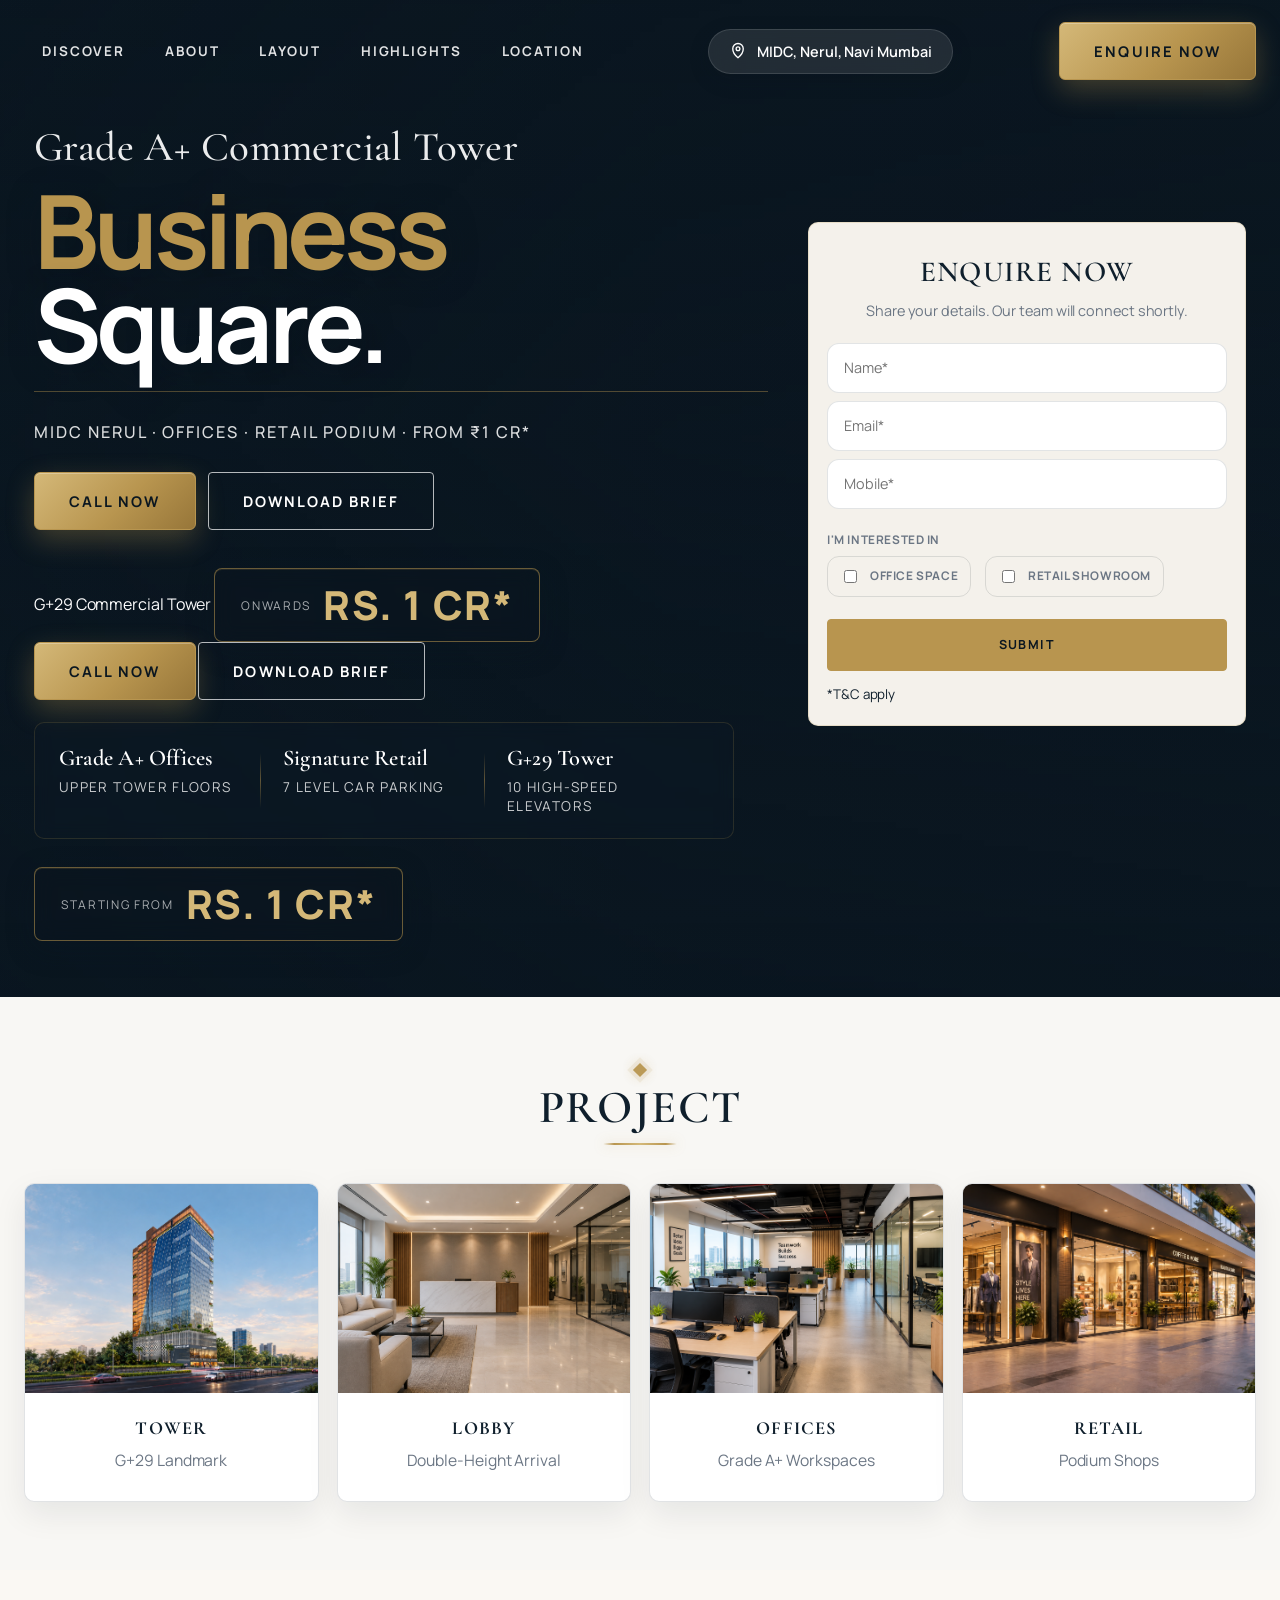
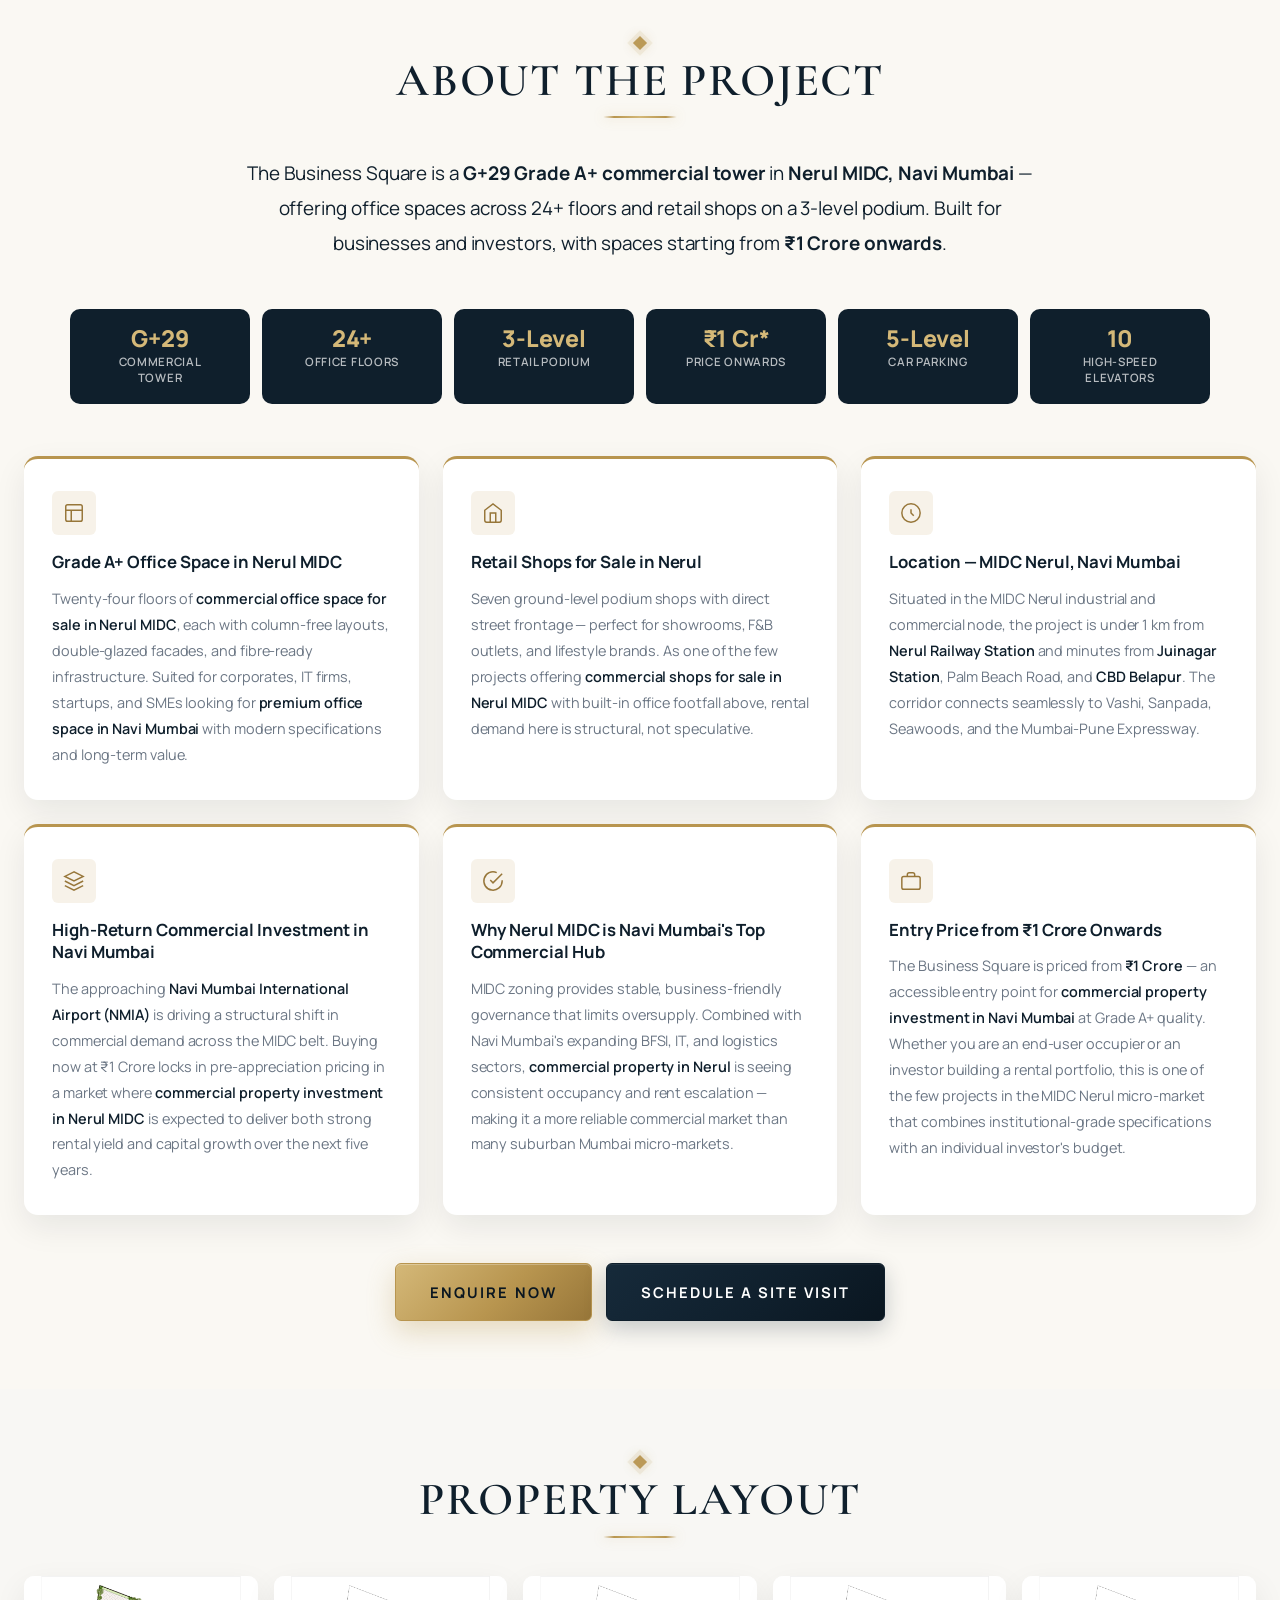
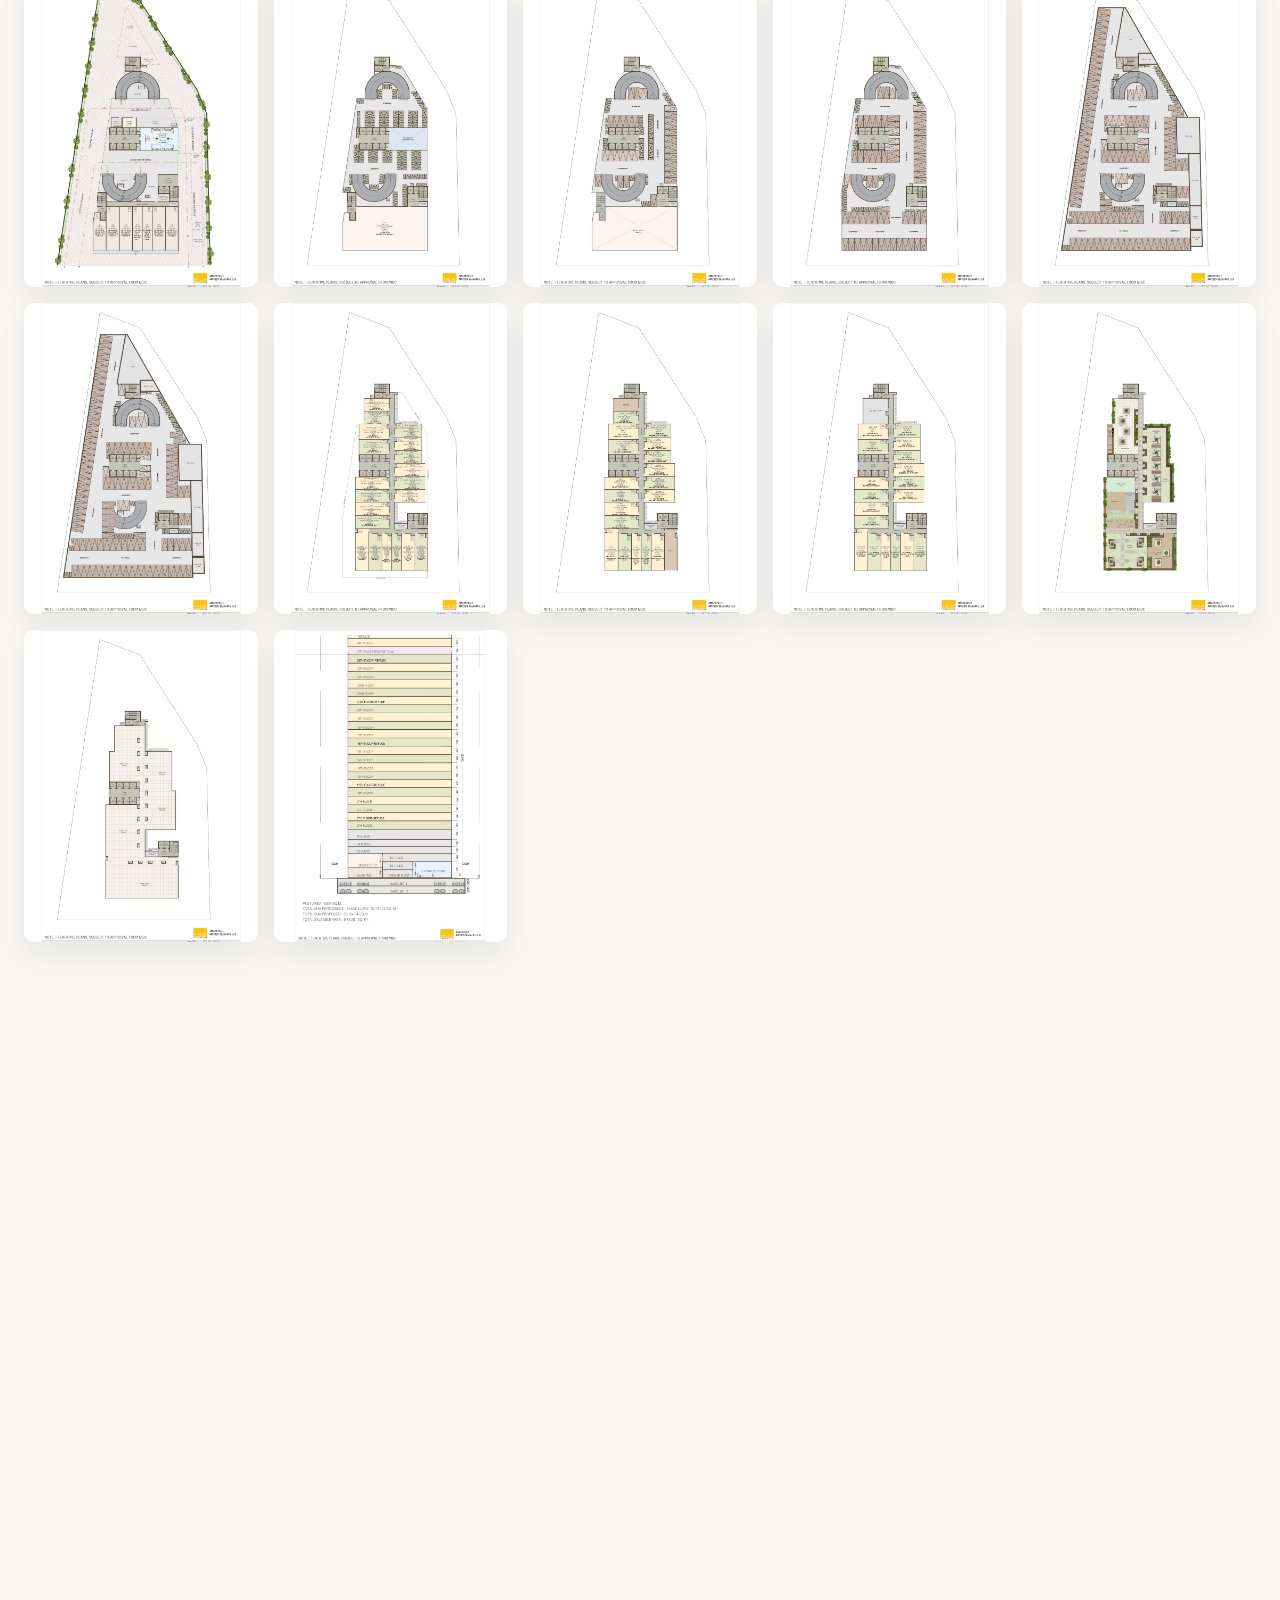
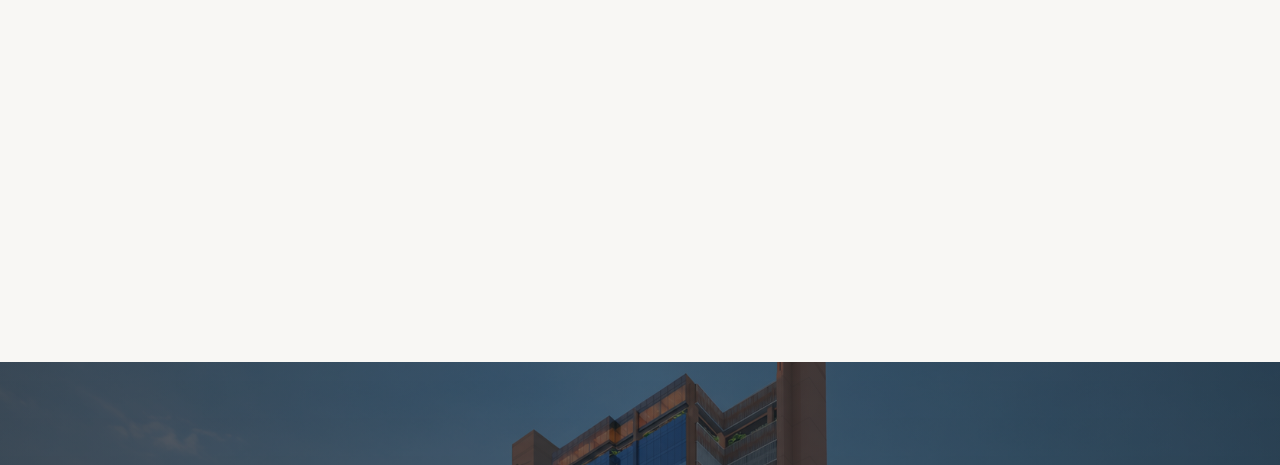
==== index.html @ 9109b8a3 "style(pricing): restructure price pill layout to horizontal orientation" ====
<!DOCTYPE html>
<html lang="en">
  
<head>
    <meta charset="UTF-8" />
    <meta name="viewport" content="width=device-width, initial-scale=1.0" />
    <title>Commercial Property in Nerul MIDC | The Business Square | ₹1 Crore onwards</title>
    <meta
      name="description"
      content="Explore premium commercial property in Nerul MIDC, Navi Mumbai. The Business Square offers commercial spaces for sale starting from ₹1 Crore onwards, ideal for business and investment."
    />
    <meta name="keywords" content="Commercial Property in Nerul, Commercial Property in Nerul MIDC, Commercial Shops in Nerul, Commercial Space in Nerul, Commercial Office Space in Nerul, Commercial Property in Navi Mumbai, Commercial Shops in Navi Mumbai, Commercial Investment in Navi Mumbai, Commercial Property for Sale in Nerul, Commercial Space for Sale in Nerul MIDC, Commercial Shop for Sale in Nerul, Office Space for Sale in Nerul, Commercial Space for Sale in Navi Mumbai, Shops for Sale in Nerul MIDC, Commercial Property from 1 Crore in Navi Mumbai, Commercial Property from 1 Crore in Nerul, Commercial Shops from 1 Crore in Navi Mumbai, Commercial Property 1 Crore onwards, Ready Commercial Property in Nerul, Commercial Property in Juinagar, Commercial Property in Sanpada, Commercial Property in Vashi, Commercial Property in Seawoods, Commercial Property in CBD Belapur, Commercial Property near Nerul Railway Station, Commercial Property near Juinagar Railway Station, Commercial Property in Navi Mumbai MIDC, Commercial Investment Property in Navi Mumbai, Commercial Investment in Nerul, Best Commercial Property in Navi Mumbai, High Growth Commercial Property Navi Mumbai, Commercial Property Investment Nerul, Investment Property in Nerul MIDC, Commercial Real Estate Investment Navi Mumbai, Buy Commercial Property in Nerul, Buy Commercial Shop in Nerul MIDC, Buy Office Space in Navi Mumbai, Commercial Property Navi Mumbai 2024, Commercial Property Navi Mumbai 2025, Commercial Property Nerul 2025, New Commercial Project in Nerul, New Commercial Project Navi Mumbai, Commercial Tower Nerul MIDC, Grade A Office Space Navi Mumbai, Grade A Commercial Tower Navi Mumbai, Premium Office Space Nerul, Premium Commercial Space Nerul MIDC, Commercial Showroom for Sale Nerul, Retail Space for Sale Nerul, Retail Shop for Sale Navi Mumbai, Showroom Space Navi Mumbai, Retail Property Investment Navi Mumbai, Office Building for Sale Navi Mumbai, Commercial Building Nerul MIDC, Small Office Space for Sale Navi Mumbai, Affordable Commercial Property Navi Mumbai, Low Budget Commercial Property Navi Mumbai, Commercial Property 1 CR Navi Mumbai, Best Investment in Navi Mumbai, Best Commercial Investment 2025 Navi Mumbai, Real Estate Investment Navi Mumbai, Property for Sale in Navi Mumbai, Property in Nerul Navi Mumbai, Shops in Nerul MIDC, Office in Nerul MIDC, Commercial Unit for Sale Nerul, Commercial Property near Palm Beach Road, Commercial Property near Belapur, Commercial Property near Vashi, Commercial Space near Mumbai, Commercial Property near NMIA, Commercial Property near Navi Mumbai International Airport, Commercial Property near Mumbai, Office Space near MIDC Nerul, Office Space near Navi Mumbai Station, Office Space near Belapur, Commercial Hub Navi Mumbai, MIDC Nerul Commercial Property, MIDC Nerul Office Space, MIDC Nerul Shops, MIDC Nerul Real Estate, Navi Mumbai MIDC Office, Navi Mumbai MIDC Shops, Navi Mumbai Commercial Hub, Nerul Node Commercial Property, Navi Mumbai Node Commercial Space, Business Space in Navi Mumbai, Business Center Nerul, Business Park Navi Mumbai, Commercial Tower Navi Mumbai, High Rise Commercial Tower Navi Mumbai, G+29 Commercial Tower Navi Mumbai, Commercial Tower with Parking, Commercial Property with Elevator, Commercial Property with High Speed Elevators, Rooftop Commercial Space Navi Mumbai, Corporate Office Space Navi Mumbai, Corporate Office Nerul MIDC, Managed Office Space Navi Mumbai, Plug and Play Office Navi Mumbai, Ready to Move Office Space Nerul, Ready Office Space Navi Mumbai, Pre Launch Commercial Property Navi Mumbai, Under Construction Commercial Property Nerul, RERA Approved Commercial Property Navi Mumbai, RERA Commercial Project Nerul, Upcoming Commercial Project Navi Mumbai, New Launch Commercial Property Nerul MIDC, Commercial Property Investment Return Navi Mumbai, High Rental Yield Commercial Property Navi Mumbai, Commercial Property with Rental Income Nerul, Commercial Property for Lease Nerul, Office Space for Rent Nerul, Shop for Rent in Nerul MIDC, Commercial Lease Navi Mumbai, The Business Square Nerul, Business Square MIDC Nerul, Business Square Navi Mumbai, Business Square Commercial Tower, The Business Square Commercial Property, Business Square Office Space, Business Square Retail Shops" />
    <meta name="robots" content="index, follow">

    <!-- Open Graph -->
    <meta property="og:title" content="Commercial Property in Nerul MIDC | The Business Square | ₹1 Crore onwards" />
    <meta property="og:description" content="Explore premium commercial property in Nerul MIDC, Navi Mumbai. The Business Square offers Grade A+ office space and retail shops for sale starting from ₹1 Crore onwards — ideal for business and investment in Navi Mumbai." />
    <meta property="og:type" content="website" />
    <meta property="og:locale" content="en_IN" />
    <meta property="og:site_name" content="The Business Square — Nerul MIDC, Navi Mumbai" />

    <!-- Twitter Card -->
    <meta name="twitter:card" content="summary_large_image" />
    <meta name="twitter:title" content="Commercial Property in Nerul MIDC | The Business Square | ₹1 Crore onwards" />
    <meta name="twitter:description" content="Premium commercial office space and retail shops for sale in Nerul MIDC, Navi Mumbai. Starting from ₹1 Crore onwards. Grade A+ tower. Enquire now." />

    <!-- Additional SEO meta -->
    <meta name="author" content="The Business Square, Nerul MIDC, Navi Mumbai" />
    <meta name="geo.region" content="IN-MH" />
    <meta name="geo.placename" content="Nerul, Navi Mumbai, Maharashtra, India" />
    <meta name="geo.position" content="19.0204;73.0169" />
    <meta name="ICBM" content="19.0204, 73.0169" />
    <meta name="language" content="English" />
    <meta name="revisit-after" content="7 days" />
    <meta name="rating" content="general" />
    <meta name="category" content="Commercial Real Estate, Property Investment, Office Space, Retail Shops, Navi Mumbai" />
    <link rel="preconnect" href="https://fonts.googleapis.com/" />
    <link rel="preconnect" href="https://fonts.gstatic.com/" crossorigin />
    <link
      href="https://fonts.googleapis.com/css2?family=Cormorant+Garamond:wght@500;600;700&family=Manrope:wght@400;500;600;700;800&display=swap"
      rel="stylesheet"
    />
    <link
      rel="stylesheet"
      href="cdn.jsdelivr.net/npm/slick-carousel@1.8.1/slick/slick.css"
    />
    <link rel="stylesheet" href="css/style2b04.css?var=0.4" />

    <!-- JSON-LD Structured Data -->
    <script type="application/ld+json">
    {
      "@context": "https://schema.org",
      "@graph": [
        {
          "@type": "RealEstateListing",
          "name": "The Business Square — Commercial Property in Nerul MIDC, Navi Mumbai",
          "description": "Premium Grade A+ commercial property for sale in Nerul MIDC, Navi Mumbai. Office spaces and retail shops starting from ₹1 Crore onwards. G+29 commercial tower with high-speed elevators, rooftop terrace, and 5-level parking.",
          "url": "https://business-square.in",
          "image": "assets/images/hero/D2.png",
          "offers": {
            "@type": "Offer",
            "priceCurrency": "INR",
            "price": "10000000",
            "availability": "https://schema.org/InStock",
            "description": "Commercial office space and retail shops for sale starting from ₹1 Crore onwards"
          },
          "address": {
            "@type": "PostalAddress",
            "streetAddress": "MIDC Nerul",
            "addressLocality": "Nerul",
            "addressRegion": "Navi Mumbai",
            "addressCountry": "IN",
            "postalCode": "400706"
          }
        },
        {
          "@type": "LocalBusiness",
          "name": "The Business Square",
          "description": "Grade A+ commercial tower offering office spaces and retail shops for sale in Nerul MIDC, Navi Mumbai. Starting from ₹1 Crore onwards.",
          "url": "https://business-square.in",
          "image": "assets/images/hero/D2.png",
          "priceRange": "₹₹₹",
          "telephone": "",
          "address": {
            "@type": "PostalAddress",
            "streetAddress": "MIDC Nerul",
            "addressLocality": "Nerul",
            "addressRegion": "Navi Mumbai",
            "addressCountry": "IN",
            "postalCode": "400706"
          },
          "geo": {
            "@type": "GeoCoordinates",
            "latitude": "19.0204",
            "longitude": "73.0169"
          },
          "areaServed": [
            "Nerul", "Navi Mumbai", "Juinagar", "Sanpada", "Vashi", "Seawoods", "CBD Belapur", "MIDC Nerul"
          ],
          "hasMap": "https://www.google.com/maps/search/MIDC+Nerul+Navi+Mumbai",
          "sameAs": []
        },
        {
          "@type": "FAQPage",
          "mainEntity": [
            {
              "@type": "Question",
              "name": "What is the price of commercial property in Nerul MIDC?",
              "acceptedAnswer": {
                "@type": "Answer",
                "text": "Commercial property at The Business Square in Nerul MIDC, Navi Mumbai starts from ₹1 Crore onwards. It offers Grade A+ office spaces and retail shops for sale."
              }
            },
            {
              "@type": "Question",
              "name": "Where is The Business Square located?",
              "acceptedAnswer": {
                "@type": "Answer",
                "text": "The Business Square is located in MIDC Nerul, Navi Mumbai, Maharashtra. It is close to Nerul Railway Station, Juinagar Railway Station, CBD Belapur, Palm Beach Road, and the upcoming Navi Mumbai International Airport."
              }
            },
            {
              "@type": "Question",
              "name": "What types of commercial spaces are available at The Business Square?",
              "acceptedAnswer": {
                "@type": "Answer",
                "text": "The Business Square offers Grade A+ office spaces on upper tower floors and retail/showroom spaces on the podium levels. It is a G+29 commercial tower with 24+ office floors, high-speed elevators, rooftop terrace, and 5-level parking."
              }
            },
            {
              "@type": "Question",
              "name": "Is The Business Square a good commercial investment in Navi Mumbai?",
              "acceptedAnswer": {
                "@type": "Answer",
                "text": "Yes, The Business Square is one of the best commercial investment opportunities in Navi Mumbai 2025. Located in MIDC Nerul with excellent connectivity, proximity to NMIA, and Grade A+ specifications, it offers strong rental yield and capital appreciation potential."
              }
            }
          ]
        }
      ]
    }
    </script>
    <style>
      .modal-form__submit.is-submitting {
        opacity: 0.7;
        cursor: not-allowed;
      }
      .btn-submit {
        width: 100%;
      }
      .dw-bro {
        margin-top: 2em;
        display: flex;
        justify-content: center;
        gap: 12px;
        flex-wrap: wrap;
      }
      .price-pill {
        color: #fff;
      }
      /* ---- Project Description Section ---- */
      .proj-desc { background: var(--surface-soft); }

      .proj-desc__intro {
        max-width: 820px;
        margin: 0 auto 48px;
        text-align: center;
      }

      .proj-desc__lead {
        font-size: clamp(1rem, 1.6vw, 1.18rem);
        line-height: 1.85;
        color: var(--text);
        margin: 0;
      }

      .proj-desc__facts {
        display: flex;
        flex-wrap: wrap;
        justify-content: center;
        gap: 12px;
        margin-bottom: 52px;
      }

      .proj-desc__fact {
        background: var(--navy);
        color: #fff;
        border-radius: var(--radius-md);
        padding: 18px 28px;
        display: flex;
        flex-direction: column;
        align-items: center;
        gap: 4px;
        min-width: 130px;
        flex: 1 1 130px;
        max-width: 180px;
      }

      .fact-value {
        font-size: 1.45rem;
        font-weight: 800;
        color: var(--gold-soft);
        line-height: 1;
        letter-spacing: -0.01em;
      }

      .fact-label {
        font-size: 0.72rem;
        font-weight: 600;
        letter-spacing: 0.06em;
        text-transform: uppercase;
        color: rgba(255,255,255,0.7);
        text-align: center;
        line-height: 1.4;
      }

      .proj-desc__grid {
        display: grid;
        grid-template-columns: repeat(3, 1fr);
        gap: 24px;
        margin-bottom: 48px;
      }

      .proj-desc__card {
        background: var(--surface);
        border-radius: var(--radius-lg);
        padding: 32px 28px;
        box-shadow: var(--shadow-soft);
        border-top: 3px solid var(--gold);
        transition: transform 0.22s ease, box-shadow 0.22s ease;
      }

      .proj-desc__card:hover {
        transform: translateY(-4px);
        box-shadow: var(--shadow);
      }

      .proj-desc__card-icon {
        width: 44px;
        height: 44px;
        background: var(--gold-tint);
        border-radius: var(--radius-sm);
        display: flex;
        align-items: center;
        justify-content: center;
        margin-bottom: 16px;
      }

      .proj-desc__card-icon svg {
        width: 22px;
        height: 22px;
        color: var(--gold-deep);
      }

      .proj-desc__card h3 {
        margin: 0 0 12px;
        font-size: 1.05rem;
        font-weight: 700;
        color: var(--navy);
        line-height: 1.35;
      }

      .proj-desc__card p {
        margin: 0;
        font-size: 0.9rem;
        line-height: 1.8;
        color: var(--muted);
      }

      .proj-desc__card p strong {
        color: var(--navy);
        font-weight: 600;
      }

      .proj-desc__cta {
        display: flex;
        justify-content: center;
        gap: 14px;
        flex-wrap: wrap;
      }

      @media (max-width: 1024px) {
        .proj-desc__grid { grid-template-columns: repeat(2, 1fr); }
      }

      @media (max-width: 600px) {
        .proj-desc__grid { grid-template-columns: 1fr; gap: 16px; }
        .proj-desc__card { padding: 24px 20px; }
        .proj-desc__fact { max-width: 48%; }
      }

      /* ---- Property Layout Section ---- */
      .layout-section { background: var(--bg); }

      .layout-grid {
        display: grid;
        grid-template-columns: repeat(auto-fill, minmax(200px, 1fr));
        gap: 16px;
        margin-top: 2rem;
      }

      .layout-thumb {
        position: relative;
        border: none;
        padding: 0;
        background: #fff;
        border-radius: var(--radius-md, 10px);
        overflow: hidden;
        cursor: pointer;
        box-shadow: var(--shadow-soft);
        transition: transform 0.22s ease, box-shadow 0.22s ease;
        aspect-ratio: 3 / 4;
        display: flex;
        flex-direction: column;
      }

      .layout-thumb:hover,
      .layout-thumb:focus-visible {
        transform: translateY(-4px);
        box-shadow: 0 16px 40px rgba(10, 22, 32, 0.14);
        outline: 2px solid var(--gold);
        outline-offset: 2px;
      }

      .layout-thumb img {
        width: 100%;
        flex: 1;
        object-fit: cover;
        object-position: top;
        display: block;
        min-height: 0;
      }

      @media (max-width: 600px) {
        .layout-grid {
          grid-template-columns: repeat(2, 1fr);
          gap: 10px;
        }
      }
    </style>
  </head>
  <body>
    <div class="page-shell">
      <header class="site-header">
        <div class="container header-inner">
          <nav class="site-nav" aria-label="Primary">
            <a href="#discover">Discover</a>
            <a href="#about">About</a>
            <a href="#layout">Layout</a>
            <a href="#highlights">Highlights</a>
            <a href="#location">Location</a>
          </nav>

          <div class="header-location">
            <span class="location-pin" aria-hidden="true">
              <svg viewBox="0 0 24 24" fill="none">
                <path
                  d="M12 21s7-5.438 7-12a7 7 0 1 0-14 0c0 6.562 7 12 7 12Z"
                  stroke="currentColor"
                  stroke-width="1.8"
                />
                <circle cx="12" cy="9" r="2.5" stroke="currentColor" stroke-width="1.8" />
              </svg>
            </span>
            <span>MIDC, Nerul, Navi Mumbai</span>
          </div>

          <div class="header-actions">
            <button class="btn btn-solid header-enquire lead-trigger" type="button" data-form-trigger>
              Enquire Now
            </button>
            <button
              class="menu-toggle"
              type="button"
              aria-expanded="false"
              aria-controls="mobileMenu"
              aria-label="Open navigation menu"
            >
              <span></span>
              <span></span>
              <span></span>
            </button>
          </div>
        </div>
      </header>

      <aside class="mobile-menu" id="mobileMenu" aria-hidden="true">
        <div class="mobile-menu__panel">
          <div class="mobile-menu__top">
            <a class="brand brand--dark" href="#hero">
              <span class="brand-mark">BUSINESS</span>
              <span class="brand-name">SQUARE</span>
              <span class="brand-subtitle">MIDC, NERUL, NAVI MUMBAI</span>
            </a>
            <button class="mobile-menu__close" type="button" aria-label="Close navigation menu">
              ×
            </button>
          </div>
          <nav class="mobile-nav">
            <a href="#discover">Project</a>
            <a href="#about">About</a>
            <a href="#layout">Layout</a>
            <a href="#highlights">Highlights</a>
            <a href="#location">Location</a>
            <a href="#enquiry">Enquire</a>
          </nav>
        </div>
      </aside>

      <main>
        <section class="hero" id="hero">
          <div class="hero-slider" aria-label="Business Square hero" aria-live="polite">
            <div class="hero-slide hero-slide--single" data-slide="1">
              <picture>
                <source media="(min-width: 1180px)" srcset="assets/images/hero/D2.png 1x" />
                <img src="assets/images/hero/M2.png" srcset="assets/images/hero/M2.png 1x" alt="Business Square — MIDC Nerul Navi Mumbai" loading="eager" fetchpriority="high" decoding="async" />
              </picture>
            </div>
          </div>
          <div class="hero-backdrop"></div>

          <div class="hero-carousel-layer">
            <div class="container hero-grid">
              <div class="hero-copy">
                <h1>
                  <span class="hero-line hero-line--top">Grade A+ Commercial Tower</span>
                  <span class="hero-line hero-line--middle"><span>Business</span> Square.</span>
                </h1>
                <p class="hero-description">
                  MIDC Nerul · Offices · Retail Podium · From ₹1 Cr*
                </p>

                <div class="hero-cta-row hero-cta-row--desktop">
                  <button class="btn btn-solid lead-trigger" type="button" data-form-trigger>Call Now</button>
                  <button class="btn btn-outline-light js-brochure-trigger lead-trigger" type="button" data-form-trigger>
                    Download Brief
                  </button>
                </div>

                <div class="mobile-hero-actions">
                  <span class="hero-badge">G+29 Commercial Tower</span>
                <div class="price-pill mobile-price"><span class="price-label">Onwards</span><strong>Rs. 1 Cr*</strong></div>
                  <div class="mobile-cta-row">
                    <button class="btn btn-solid lead-trigger" type="button" data-form-trigger>Call Now</button>
                    <button class="btn btn-outline-light js-brochure-trigger lead-trigger" type="button" data-form-trigger>
                      Download Brief
                    </button>
                  </div>
                </div>

                <div class="hero-features">
                  <article class="hero-feature">
                    <h3>Grade A+ Offices</h3>
                    <p>Upper Tower Floors</p>
                  </article>
                  <article class="hero-feature">
                    <h3>Signature Retail</h3>
                    <p>7 Level Car Parking</p>
                  </article>
                  <article class="hero-feature">
                    <h3>G+29 Tower</h3>
                    <p>10 High-Speed Elevators</p>
                  </article>
                </div>

                <div class="price-pill desktop-price"><span class="price-label">Starting From</span><strong>Rs. 1 Cr*</strong></div>
              </div>

            <aside class="enquiry-card" id="enquiry">
              <div class="enquiry-card__content">
                <h2>Enquire Now</h2>
                <p>Share your details. Our team will connect shortly.</p>

                <form method="post" class="gpl-form modal-form frmContactus" name="frmContactus" action="contact.php" novalidate>
                  <!-- Hostinger PHP mail handler -->
                  <input type="hidden" name="subject" value="New Enquiry — The Business Square, Nerul MIDC" />
                  <!-- Tracking / hidden fields -->
                  <input type="hidden" name="utm_source" value="" />
                  <input type="hidden" name="utm_medium" value="" />
                  <input type="hidden" name="utm_campaign" value="" />
                  <input type="hidden" name="campid" value="" />
                  <input type="hidden" name="utm_adgroup" value="" />
                  <input type="hidden" name="website_url" class="WEB_URL" value="" />
                  <input type="hidden" name="submit_date" class="submit_date" value="" />
                  <input type="hidden" name="gclid" class="gclid" value="" />
                  <input type="hidden" value="" name="download_file_type" id="download_file_type" class="download_file_type" disabled />
                  <input type="hidden" name="frontend_submit_state" class="frontend_submit_state" value="not_clicked" />

                  <div class="three">
                    <!-- Name -->
                    <div class="col-12 form-group">
                      <input
                        id="fullname"
                        type="text"
                        class="form-control txt_firstname"
                        name="txt_firstname"
                        placeholder="Name*"
                        pattern="[A-Za-z ]+"
                        required
                        oninput="this.value = this.value.replace(/[^a-zA-Z\s]/g, '')"
                      />
                      <span class="field-error name-error"></span>
                    </div>

                    <!-- Email -->
                    <div class="col-12 form-group">
                      <input
                        id="email"
                        type="email"
                        class="form-control txt_email emailvalidate"
                        name="txt_email"
                        placeholder="Email*"
                        required
                      />
                      <span class="field-error email-error"></span>
                    </div>

                    <!-- Mobile -->
                    <div class="col-12 form-group">
                      <input type="hidden" name="txt_countrycode" id="txt_countrycode" class="txt_countrycode" value="+91" />
                      <input type="hidden" name="txt_country" class="txt_country" id="txt_country" value="in" />
                      <input
                        id="mobile"
                        type="text"
                        maxlength="10"
                        class="form-control txt_mobile phonevalidate"
                        name="txt_mobile"
                        placeholder="Mobile*"
                        inputmode="numeric"
                        pattern="\d{10}"
                        required
                        oninput="this.value = this.value.replace(/[^0-9]/g, '')"
                      />
                      <span class="field-error phone-error"></span>
                    </div>
                  </div>

                  <!-- I'm interested in -->
                  <div class="form-group form-group--interest">
                    <span class="interest-label">I'm interested in</span>
                    <div class="interest-grid">
                      <label class="option-check">
                        <input type="checkbox" name="space_interest" value="Office Space" />
                        <span>Office Space</span>
                      </label>
                      <label class="option-check">
                        <input type="checkbox" name="space_interest" value="Retail Showroom" />
                        <span>Retail Showroom</span>
                      </label>
                    </div>
                    <span class="field-error space-error"></span>
                  </div>

                  <!-- Submit -->
                  <div class="col-12 formFooter mt-3">
                    <button
                      type="submit"
                      class="btn custom-btn btn-gold modal-form__submit btn-submit submitForm gtm-landing-page-leads"
                      id="formSubmit"
                    >
                      Submit
                    </button>
                  </div>
                  <small class="d-block mt-2">*T&amp;C apply</small>
                </form>
              </div>
            </aside>
            </div>
          </div>
        </section>

        <section class="discover section" id="discover">
          <div class="container">
            <div class="section-heading">
              <h2>Project</h2>
            </div>

            <div class="discover-grid">
              <article class="media-card lead-trigger" role="button" tabindex="0" data-form-trigger>
                <div class="media-card__image">
                  <img src="assets/images/hero/D2.png" alt="Business Square Tower" loading="lazy" />
                </div>
                <div class="media-card__body">
                  <h3>Tower</h3>
                  <p>G+29 Landmark</p>
                </div>
              </article>

              <article class="media-card lead-trigger" role="button" tabindex="0" data-form-trigger>
                <div class="media-card__image">
                  <img src="assets/images/Modern Neutral Corporate Lobby.png" alt="Business Square Lobby" loading="lazy" />
                </div>
                <div class="media-card__body">
                  <h3>Lobby</h3>
                  <p>Double-Height Arrival</p>
                </div>
              </article>

              <article class="media-card lead-trigger" role="button" tabindex="0" data-form-trigger>
                <div class="media-card__image">
                  <img src="assets/images/Modern Open-Plan Office Workspace.png" alt="Business Square Offices" loading="lazy" />
                </div>
                <div class="media-card__body">
                  <h3>Offices</h3>
                  <p>Grade A+ Workspaces</p>
                </div>
              </article>

              <article class="media-card lead-trigger" role="button" tabindex="0" data-form-trigger>
                <div class="media-card__image">
                  <img src="assets/images/Modern Shopping Arcade at Dusk.png" alt="Business Square Retail" loading="lazy" />
                </div>
                <div class="media-card__body">
                  <h3>Retail</h3>
                  <p>Podium Shops</p>
                </div>
              </article>
            </div>

          </div>
        </section>

        <!-- ===== PROJECT DESCRIPTION SECTION ===== -->
        <section class="proj-desc section" id="about">
          <div class="container">

            <div class="section-heading">
              <h2>About The Project</h2>
            </div>

            <!-- Intro paragraph -->
            <div class="proj-desc__intro">
              <p class="proj-desc__lead">The Business Square is a <strong>G+29 Grade A+ commercial tower</strong> in <strong>Nerul MIDC, Navi Mumbai</strong> — offering office spaces across 24+ floors and retail shops on a 3-level podium. Built for businesses and investors, with spaces starting from <strong>₹1 Crore onwards</strong>.</p>
            </div>

            <!-- Key facts strip -->
            <div class="proj-desc__facts">
              <div class="proj-desc__fact">
                <span class="fact-value">G+29</span>
                <span class="fact-label">Commercial Tower</span>
              </div>
              <div class="proj-desc__fact">
                <span class="fact-value">24+</span>
                <span class="fact-label">Office Floors</span>
              </div>
              <div class="proj-desc__fact">
                <span class="fact-value">3-Level</span>
                <span class="fact-label">Retail Podium</span>
              </div>
              <div class="proj-desc__fact">
                <span class="fact-value">₹1 Cr*</span>
                <span class="fact-label">Price Onwards</span>
              </div>
              <div class="proj-desc__fact">
                <span class="fact-value">5-Level</span>
                <span class="fact-label">Car Parking</span>
              </div>
              <div class="proj-desc__fact">
                <span class="fact-value">10</span>
                <span class="fact-label">High-Speed Elevators</span>
              </div>
            </div>

            <!-- Description cards grid -->
            <div class="proj-desc__grid">

              <article class="proj-desc__card">
                <div class="proj-desc__card-icon" aria-hidden="true">
                  <svg viewBox="0 0 24 24" fill="none" stroke="currentColor" stroke-width="1.6"><rect x="3" y="3" width="18" height="18" rx="2"/><path d="M3 9h18M9 21V9"/></svg>
                </div>
                <h3>Grade A+ Office Space in Nerul MIDC</h3>
                <p>Twenty-four floors of <strong>commercial office space for sale in Nerul MIDC</strong>, each with column-free layouts, double-glazed facades, and fibre-ready infrastructure. Suited for corporates, IT firms, startups, and SMEs looking for <strong>premium office space in Navi Mumbai</strong> with modern specifications and long-term value.</p>
              </article>

              <article class="proj-desc__card">
                <div class="proj-desc__card-icon" aria-hidden="true">
                  <svg viewBox="0 0 24 24" fill="none" stroke="currentColor" stroke-width="1.6"><path d="M3 9l9-7 9 7v11a2 2 0 0 1-2 2H5a2 2 0 0 1-2-2z"/><polyline points="9 22 9 12 15 12 15 22"/></svg>
                </div>
                <h3>Retail Shops for Sale in Nerul</h3>
                <p>Seven ground-level podium shops with direct street frontage — perfect for showrooms, F&amp;B outlets, and lifestyle brands. As one of the few projects offering <strong>commercial shops for sale in Nerul MIDC</strong> with built-in office footfall above, rental demand here is structural, not speculative.</p>
              </article>

              <article class="proj-desc__card">
                <div class="proj-desc__card-icon" aria-hidden="true">
                  <svg viewBox="0 0 24 24" fill="none" stroke="currentColor" stroke-width="1.6"><circle cx="12" cy="12" r="10"/><path d="M12 8v4l3 3"/></svg>
                </div>
                <h3>Location — MIDC Nerul, Navi Mumbai</h3>
                <p>Situated in the MIDC Nerul industrial and commercial node, the project is under 1 km from <strong>Nerul Railway Station</strong> and minutes from <strong>Juinagar Station</strong>, Palm Beach Road, and <strong>CBD Belapur</strong>. The corridor connects seamlessly to Vashi, Sanpada, Seawoods, and the Mumbai-Pune Expressway.</p>
              </article>

              <article class="proj-desc__card">
                <div class="proj-desc__card-icon" aria-hidden="true">
                  <svg viewBox="0 0 24 24" fill="none" stroke="currentColor" stroke-width="1.6"><path d="M12 2L2 7l10 5 10-5-10-5z"/><path d="M2 17l10 5 10-5"/><path d="M2 12l10 5 10-5"/></svg>
                </div>
                <h3>High-Return Commercial Investment in Navi Mumbai</h3>
                <p>The approaching <strong>Navi Mumbai International Airport (NMIA)</strong> is driving a structural shift in commercial demand across the MIDC belt. Buying now at ₹1 Crore locks in pre-appreciation pricing in a market where <strong>commercial property investment in Nerul MIDC</strong> is expected to deliver both strong rental yield and capital growth over the next five years.</p>
              </article>

              <article class="proj-desc__card">
                <div class="proj-desc__card-icon" aria-hidden="true">
                  <svg viewBox="0 0 24 24" fill="none" stroke="currentColor" stroke-width="1.6"><path d="M22 11.08V12a10 10 0 1 1-5.93-9.14"/><polyline points="22 4 12 14.01 9 11.01"/></svg>
                </div>
                <h3>Why Nerul MIDC is Navi Mumbai's Top Commercial Hub</h3>
                <p>MIDC zoning provides stable, business-friendly governance that limits oversupply. Combined with Navi Mumbai's expanding BFSI, IT, and logistics sectors, <strong>commercial property in Nerul</strong> is seeing consistent occupancy and rent escalation — making it a more reliable commercial market than many suburban Mumbai micro-markets.</p>
              </article>

              <article class="proj-desc__card">
                <div class="proj-desc__card-icon" aria-hidden="true">
                  <svg viewBox="0 0 24 24" fill="none" stroke="currentColor" stroke-width="1.6"><rect x="2" y="7" width="20" height="14" rx="2"/><path d="M16 7V5a2 2 0 0 0-2-2h-4a2 2 0 0 0-2 2v2"/></svg>
                </div>
                <h3>Entry Price from ₹1 Crore Onwards</h3>
                <p>The Business Square is priced from <strong>₹1 Crore</strong> — an accessible entry point for <strong>commercial property investment in Navi Mumbai</strong> at Grade A+ quality. Whether you are an end-user occupier or an investor building a rental portfolio, this is one of the few projects in the MIDC Nerul micro-market that combines institutional-grade specifications with an individual investor's budget.</p>
              </article>

            </div>

            <!-- CTA -->
            <div class="proj-desc__cta">
              <button class="btn btn-solid lead-trigger" type="button" data-form-trigger>Enquire Now</button>
              <button class="btn btn-dark lead-trigger" type="button" data-form-trigger>Schedule a Site Visit</button>
            </div>

          </div>
        </section>
        <!-- ===== END PROJECT DESCRIPTION SECTION ===== -->

        <!-- ===== PROPERTY LAYOUT SECTION ===== -->
        <section class="layout-section section" id="layout">
          <div class="container">
            <div class="section-heading">
              <h2>Property Layout</h2>
            </div>
            <div class="layout-grid">
              <button class="layout-thumb" type="button" data-layout-index="0" aria-label="View layout image 1">
                <img src="assets/images/property layout/Business Square D-397_Updated (1)_page-0004.jpg" alt="Property Layout" loading="lazy" />
              </button>
              <button class="layout-thumb" type="button" data-layout-index="1" aria-label="View layout image 2">
                <img src="assets/images/property layout/Business Square D-397_Updated (1)_page-0005.jpg" alt="Property Layout" loading="lazy" />
              </button>
              <button class="layout-thumb" type="button" data-layout-index="2" aria-label="View layout image 3">
                <img src="assets/images/property layout/Business Square D-397_Updated (1)_page-0006.jpg" alt="Property Layout" loading="lazy" />
              </button>
              <button class="layout-thumb" type="button" data-layout-index="3" aria-label="View layout image 4">
                <img src="assets/images/property layout/Business Square D-397_Updated (1)_page-0007.jpg" alt="Property Layout" loading="lazy" />
              </button>
              <button class="layout-thumb" type="button" data-layout-index="4" aria-label="View layout image 5">
                <img src="assets/images/property layout/Business Square D-397_Updated (1)_page-0008.jpg" alt="Property Layout" loading="lazy" />
              </button>
              <button class="layout-thumb" type="button" data-layout-index="5" aria-label="View layout image 6">
                <img src="assets/images/property layout/Business Square D-397_Updated (1)_page-0009.jpg" alt="Property Layout" loading="lazy" />
              </button>
              <button class="layout-thumb" type="button" data-layout-index="6" aria-label="View layout image 7">
                <img src="assets/images/property layout/Business Square D-397_Updated (1)_page-0010.jpg" alt="Property Layout" loading="lazy" />
              </button>
              <button class="layout-thumb" type="button" data-layout-index="7" aria-label="View layout image 8">
                <img src="assets/images/property layout/Business Square D-397_Updated (1)_page-0011.jpg" alt="Property Layout" loading="lazy" />
              </button>
              <button class="layout-thumb" type="button" data-layout-index="8" aria-label="View layout image 9">
                <img src="assets/images/property layout/Business Square D-397_Updated (1)_page-0012.jpg" alt="Property Layout" loading="lazy" />
              </button>
              <button class="layout-thumb" type="button" data-layout-index="9" aria-label="View layout image 10">
                <img src="assets/images/property layout/Business Square D-397_Updated (1)_page-0013.jpg" alt="Property Layout" loading="lazy" />
              </button>
              <button class="layout-thumb" type="button" data-layout-index="10" aria-label="View layout image 11">
                <img src="assets/images/property layout/Business Square D-397_Updated (1)_page-0014.jpg" alt="Property Layout" loading="lazy" />
              </button>
              <button class="layout-thumb" type="button" data-layout-index="11" aria-label="View layout image 12">
                <img src="assets/images/property layout/Business Square D-397_Updated (1)_page-0015.jpg" alt="Property Layout" loading="lazy" />
              </button>
            </div>
          </div>
        </section>
        <!-- ===== END PROPERTY LAYOUT SECTION ===== -->

        <section class="highlights section" id="highlights">
          <div class="container highlights-grid">
            <div class="highlights-panel">
              <div class="panel-heading">
                <p>Highlights</p>
              </div>
              <div class="highlights-stats">
                <article><h3>G+29</h3><p>Commercial Tower</p></article>
                <article><h3>24+</h3><p>Office Floors</p></article>
                <article><h3>3-Level</h3><p>Retail Podium</p></article>
                <article><h3>Rooftop</h3><p>Terrace</p></article>
                <article><h3>5-Level</h3><p>Parking</p></article>
                <article><h3>High-Speed</h3><p>Elevators</p></article>
                <article><h3>MIDC</h3><p>Nerul Node</p></article>
                <article><h3>Grade A+</h3><p>Specifications</p></article>
              </div>
            </div>

            <div class="highlights-visual">
              <picture>
                <source media="(min-width: 1180px)" srcset="assets/images/hero/D2.png 1x" />
                <img src="assets/images/hero/M2.png" srcset="assets/images/hero/M2.png 1x" alt="Business Square tower render" loading="lazy" decoding="async" />
              </picture>
            </div>
          </div>
        </section>

        <section class="location-about section" id="location">
          <div class="container location-about-grid">
            <article class="location-card">
              <p class="panel-label">Location</p>
              <h2>MIDC Nerul · Navi Mumbai.</h2>
              <p class="location-card__copy">
                Well-connected node flanked by railway, arterial roads and upcoming Navi Mumbai International Airport.*
              </p>

              <div class="location-points">
                <article><div><h3>0.5 Km</h3><p>MIDC Nerul</p></div></article>
                <article><div><h3>3 Km</h3><p>Nerul Railway</p></div></article>
                <article><div><h3>4 Km</h3><p>CBD Belapur</p></div></article>
                <article><div><h3>5 Km</h3><p>Palm Beach Marg</p></div></article>
                <article><div><h3>6 Km</h3><p>NMIA Site*</p></div></article>
                <article><div><h3>8 Km</h3><p>Vashi Node</p></div></article>
                <article><div><h3>12 Km</h3><p>Mumbai-Pune Eway</p></div></article>
                <article><div><h3>35 Km</h3><p>BKC*</p></div></article>
              </div>

              <a
                class="btn btn-solid lead-trigger"
                href="https://www.google.com/maps/search/MIDC+Nerul+Navi+Mumbai"
                target="_blank"
                rel="noreferrer"
                data-form-trigger
              >
                View Location Map
              </a>
            </article>
          </div>
        </section>

        <section class="cta-banner section">
          <div class="cta-banner__overlay"></div>
          <div class="container cta-banner__content">
            <h2>Own A Piece Of The Skyline.</h2>
            <p>Offices &amp; Retail · MIDC Nerul · From ₹1 Cr*</p>
            <div class="cta-banner__actions">
              <button class="btn btn-light lead-trigger" type="button" data-form-trigger>
                Site Visit
              </button>
              <button class="btn btn-outline-light lead-trigger" type="button" data-form-trigger>
                Call
              </button>
            </div>
          </div>
        </section>
        <!-- SEO keyword block — hidden visually, readable by crawlers -->
        <div aria-hidden="true" style="position:absolute;width:1px;height:1px;overflow:hidden;clip:rect(0,0,0,0);white-space:nowrap;">
          <h2>Commercial Property in Nerul MIDC — The Business Square</h2>
          <p>The Business Square is a Grade A+ G+29 commercial tower in Nerul MIDC, Navi Mumbai. Office spaces and retail shops are available for sale from ₹1 Crore onwards. The project is ideal for businesses, corporates, and investors seeking commercial property in Nerul or commercial space in Navi Mumbai.</p>

          <h2>Office Space and Retail Shops for Sale in Nerul</h2>
          <p>Twenty-four floors of commercial office space for sale in Nerul MIDC, plus seven ground-level retail shops for sale in Nerul with direct street frontage. Suitable for IT firms, BFSI, startups, showrooms, and F&B businesses seeking commercial space for sale in Navi Mumbai.</p>

          <h2>Connectivity — Nerul Railway Station, CBD Belapur, NMIA</h2>
          <p>The project is under 1 km from Nerul Railway Station and minutes from Juinagar Railway Station, Palm Beach Road, CBD Belapur, Vashi, Sanpada, Seawoods, and the upcoming Navi Mumbai International Airport. Commercial property near Nerul Railway Station with excellent road and rail access.</p>

          <h2>Commercial Investment in Navi Mumbai 2025</h2>
          <p>Commercial property investment in Nerul MIDC offers strong rental yield and capital appreciation driven by NMIA, expanding BFSI and IT sectors, and MIDC-zoned governance. The Business Square is one of the best commercial investments in Navi Mumbai for 2025, with prices starting from ₹1 Crore.</p>

          <h2>Commercial Property in Juinagar, Sanpada, Vashi, Seawoods, CBD Belapur</h2>
          <p>Buyers seeking commercial property in Juinagar, commercial property in Sanpada, commercial property in Vashi, commercial property in Seawoods, or commercial property in CBD Belapur will find The Business Square at MIDC Nerul centrally accessible to all these nodes via road and rail.</p>

          <h2>Ready Commercial Property — Plug and Play Office Space Navi Mumbai</h2>
          <p>Ready to move office space in Nerul MIDC. Plug and play office space in Navi Mumbai. Corporate office space for sale in Nerul. Commercial property for lease in Nerul. Shop for rent in Nerul MIDC. New launch commercial project in Navi Mumbai with Grade A+ specifications and 5-level parking.</p>

          <h2>Keywords — Commercial Property Nerul MIDC Navi Mumbai</h2>
          <p>Commercial property Nerul, commercial space Nerul MIDC, office space Nerul, retail shop Nerul, commercial investment Navi Mumbai, commercial tower Nerul, Grade A office Navi Mumbai, MIDC Nerul commercial real estate, buy commercial property Nerul, commercial property 1 crore Navi Mumbai, commercial property 1 crore Nerul, business space Navi Mumbai, commercial real estate investment Navi Mumbai.</p>
        </div>
      </main>
    </div>

    <div class="modal" id="universalModal" aria-hidden="true">
      <div class="modal__backdrop" data-close-modal></div>
      <div class="modal__dialog" role="dialog" aria-modal="true" aria-labelledby="modalTitle">
        <button class="modal__close" type="button" aria-label="Close modal" data-close-modal>×</button>
        <h2 id="modalTitle" class="modal__title"></h2>
        <div class="modal__content"></div>
      </div>
    </div>

    <div class="modal" id="formModal" aria-hidden="true">
      <div class="modal__backdrop" data-close-form-modal></div>
      <div class="modal__dialog modal__dialog--form" role="dialog" aria-modal="true" aria-labelledby="formModalTitle">
        <button class="modal__close" type="button" aria-label="Close form modal" data-close-form-modal>×</button>
        <div class="enquiry-card__content enquiry-card__content--modal">
          <h2 id="formModalTitle">Enquire Now</h2>
          <p>Submit your details. Our team will connect shortly.</p>
          <div id="formModalBody"></div>
        </div>
      </div>
    </div>

    <div class="lightbox" id="galleryLightbox" aria-hidden="true">
      <div class="modal__backdrop" data-close-gallery></div>
      <div class="lightbox__dialog" role="dialog" aria-modal="true" aria-labelledby="galleryTitle">
        <button class="modal__close" type="button" aria-label="Close gallery" data-close-gallery>×</button>
        <button class="lightbox__nav lightbox__nav--prev" type="button" aria-label="Previous image">‹</button>
        <div class="lightbox__content">
          <h2 id="galleryTitle" class="modal__title"></h2>
          <img class="lightbox__image" src="#" alt="" />
        </div>
        <button class="lightbox__nav lightbox__nav--next" type="button" aria-label="Next image">›</button>
      </div>
    </div>

    <div class="toast" id="toast" aria-live="polite"></div>

    <template id="leadFormTemplate">
      <form method="post" class="gpl-form modal-form frmContactus" name="frmContactus" action="contact.php" novalidate>
        <!-- Hostinger PHP mail handler -->
        <input type="hidden" name="subject" value="New Enquiry — The Business Square, Nerul MIDC" />
        <!-- Tracking / hidden fields -->
        <input type="hidden" name="utm_source" value="" />
        <input type="hidden" name="utm_medium" value="" />
        <input type="hidden" name="utm_campaign" value="" />
        <input type="hidden" name="campid" value="" />
        <input type="hidden" name="utm_adgroup" value="" />
        <input type="hidden" name="website_url" class="WEB_URL" value="" />
        <input type="hidden" name="submit_date" class="submit_date" value="" />
        <input type="hidden" name="gclid" class="gclid" value="" />
        <input type="hidden" value="" name="download_file_type" id="download_file_type" class="download_file_type" disabled />
        <input type="hidden" name="frontend_submit_state" class="frontend_submit_state" value="not_clicked" />

        <div class="three">
          <!-- Name -->
          <div class="col-12 form-group">
            <input
              id="fullname"
              type="text"
              class="form-control txt_firstname"
              name="txt_firstname"
              placeholder="Name*"
              pattern="[A-Za-z ]+"
              required
              oninput="this.value = this.value.replace(/[^a-zA-Z\s]/g, '')"
            />
            <span class="field-error name-error"></span>
          </div>

          <!-- Email -->
          <div class="col-12 form-group">
            <input
              id="email"
              type="email"
              class="form-control txt_email emailvalidate"
              name="txt_email"
              placeholder="Email*"
              required
            />
            <span class="field-error email-error"></span>
          </div>

          <!-- Mobile -->
          <div class="col-12 form-group">
            <input type="hidden" name="txt_countrycode" id="txt_countrycode" class="txt_countrycode" value="+91" />
            <input type="hidden" name="txt_country" class="txt_country" id="txt_country" value="in" />
            <input
              id="mobile"
              type="text"
              maxlength="10"
              class="form-control txt_mobile phonevalidate"
              name="txt_mobile"
              placeholder="Mobile*"
              inputmode="numeric"
              pattern="\d{10}"
              required
              oninput="this.value = this.value.replace(/[^0-9]/g, '')"
            />
            <span class="field-error phone-error"></span>
          </div>
        </div>

        <!-- I'm interested in -->
        <div class="form-group form-group--interest">
          <span class="interest-label">I'm interested in</span>
          <div class="interest-grid">
            <label class="option-check">
              <input type="checkbox" name="space_interest" value="Office Space" />
              <span>Office Space</span>
            </label>
            <label class="option-check">
              <input type="checkbox" name="space_interest" value="Retail Showroom" />
              <span>Retail Showroom</span>
            </label>
          </div>
          <span class="field-error space-error"></span>
        </div>

        <!-- Submit -->
        <div class="col-12 formFooter mt-3">
          <button
            type="submit"
            class="btn custom-btn btn-gold modal-form__submit btn-submit submitForm gtm-landing-page-leads"
            id="formSubmit"
          >
            Submit
          </button>
        </div>
        <small class="d-block mt-2">Your information is safe with us.</small>
      </form>
    </template>

    <!-- Layout Lightbox -->
    <div class="lightbox" id="layoutLightbox" aria-hidden="true">
      <div class="modal__backdrop" data-close-layout></div>
      <div class="lightbox__dialog" role="dialog" aria-modal="true" aria-labelledby="layoutLightboxTitle">
        <button class="modal__close" type="button" aria-label="Close layout view" data-close-layout>×</button>
        <button class="lightbox__nav lightbox__nav--prev" id="layoutPrev" type="button" aria-label="Previous page">‹</button>
        <div class="lightbox__content">
          <h2 id="layoutLightboxTitle" class="modal__title"></h2>
          <img class="lightbox__image" id="layoutLightboxImg" src="#" alt="" />
        </div>
        <button class="lightbox__nav lightbox__nav--next" id="layoutNext" type="button" aria-label="Next page">›</button>
      </div>
    </div>

    <script src="cdn.jsdelivr.net/npm/jquery@3.7.1/dist/jquery.min.js"></script>
    <script src="cdn.jsdelivr.net/npm/slick-carousel@1.8.1/slick/slick.min.js"></script>
    <script src="js/script2b04.js?var=0.1"></script>
    <script>
      document.querySelectorAll('.modal-form').forEach(function (form) {
        form.addEventListener('submit', function (e) {
          e.preventDefault();
          if (!form.checkValidity()) return;

          const submitButton = form.querySelector('.modal-form__submit');
          if (submitButton) {
            submitButton.classList.add('is-submitting');
            submitButton.disabled = true;
            submitButton.textContent = 'Submitting...';
          }

          const data = new FormData(form);
          fetch('contact.php', {
            method: 'POST',
            body: data,
          })
          .then(function (response) {
            return response.json().then(function(json) {
              return { ok: response.ok, json: json };
            });
          })
          .then(function (result) {
            if (result.ok && result.json.success) {
              form.reset();
              if (submitButton) {
                submitButton.textContent = '✓ Submitted!';
                submitButton.style.background = '#2d6a4f';
              }
              setTimeout(function () {
                var modal = form.closest('.modal');
                if (modal) {
                  modal.classList.remove('is-open');
                  modal.setAttribute('aria-hidden', 'true');
                  document.body.classList.remove('modal-open');
                }
                if (submitButton) {
                  submitButton.classList.remove('is-submitting');
                  submitButton.disabled = false;
                  submitButton.textContent = 'Submit';
                  submitButton.style.background = '';
                }
              }, 1800);
            } else {
              if (submitButton) {
                submitButton.classList.remove('is-submitting');
                submitButton.disabled = false;
                submitButton.textContent = 'Submit';
              }
              alert(result.json.message || 'Something went wrong. Please try again or call us directly.');
            }
          })
          .catch(function () {
            if (submitButton) {
              submitButton.classList.remove('is-submitting');
              submitButton.disabled = false;
              submitButton.textContent = 'Submit';
            }
            alert('Network error. Please check your connection and try again.');
          });
        });
      });


      // Layout lightbox
      const layoutImages = [
        'assets/images/property layout/Business Square D-397_Updated (1)_page-0004.jpg',
        'assets/images/property layout/Business Square D-397_Updated (1)_page-0005.jpg',
        'assets/images/property layout/Business Square D-397_Updated (1)_page-0006.jpg',
        'assets/images/property layout/Business Square D-397_Updated (1)_page-0007.jpg',
        'assets/images/property layout/Business Square D-397_Updated (1)_page-0008.jpg',
        'assets/images/property layout/Business Square D-397_Updated (1)_page-0009.jpg',
        'assets/images/property layout/Business Square D-397_Updated (1)_page-0010.jpg',
        'assets/images/property layout/Business Square D-397_Updated (1)_page-0011.jpg',
        'assets/images/property layout/Business Square D-397_Updated (1)_page-0012.jpg',
        'assets/images/property layout/Business Square D-397_Updated (1)_page-0013.jpg',
        'assets/images/property layout/Business Square D-397_Updated (1)_page-0014.jpg',
        'assets/images/property layout/Business Square D-397_Updated (1)_page-0015.jpg',
      ];
      const layoutLightbox  = document.getElementById('layoutLightbox');
      const layoutLightboxImg = document.getElementById('layoutLightboxImg');
      const layoutTitle     = document.getElementById('layoutLightboxTitle');
      const layoutPrev      = document.getElementById('layoutPrev');
      const layoutNext      = document.getElementById('layoutNext');
      let layoutIndex       = 0;
      let layoutTouchStartX = 0;

      function setLayoutSlide(i) {
        layoutIndex = (i + layoutImages.length) % layoutImages.length;
        layoutLightboxImg.src = layoutImages[layoutIndex];
        layoutLightboxImg.alt = 'Property Layout';
        layoutTitle.textContent = 'Property Layout';
      }

      function openLayoutLightbox(i) {
        setLayoutSlide(i);
        layoutLightbox.classList.add('is-open');
        layoutLightbox.setAttribute('aria-hidden', 'false');
        document.body.classList.add('modal-open');
      }

      function closeLayoutLightbox() {
        layoutLightbox.classList.remove('is-open');
        layoutLightbox.setAttribute('aria-hidden', 'true');
        document.body.classList.remove('modal-open');
      }

      document.querySelectorAll('.layout-thumb').forEach(function(btn) {
        btn.addEventListener('click', function() {
          openLayoutLightbox(parseInt(btn.dataset.layoutIndex, 10));
        });
      });

      layoutPrev.addEventListener('click', function() { setLayoutSlide(layoutIndex - 1); });
      layoutNext.addEventListener('click', function() { setLayoutSlide(layoutIndex + 1); });

      layoutLightbox.addEventListener('click', function(e) {
        if (e.target.closest('[data-close-layout]')) closeLayoutLightbox();
      });

      layoutLightbox.addEventListener('touchstart', function(e) {
        layoutTouchStartX = e.changedTouches[0].screenX;
      }, { passive: true });

      layoutLightbox.addEventListener('touchend', function(e) {
        const diff = e.changedTouches[0].screenX - layoutTouchStartX;
        if (Math.abs(diff) >= 40) setLayoutSlide(layoutIndex + (diff > 0 ? -1 : 1));
      }, { passive: true });

      document.addEventListener('keydown', function(e) {
        if (!layoutLightbox.classList.contains('is-open')) return;
        if (e.key === 'Escape')      closeLayoutLightbox();
        if (e.key === 'ArrowLeft')   setLayoutSlide(layoutIndex - 1);
        if (e.key === 'ArrowRight')  setLayoutSlide(layoutIndex + 1);
      });
    </script>
  </body>
</html>
---- css/style2b04.css ----
:root {
  --bg: #f8f7f4;
  --surface: #ffffff;
  --surface-soft: #faf8f3;
  --text: #0f1f2c;
  --muted: #6b7684;
  --line: rgba(15, 31, 44, 0.12);
  --navy: #0f1f2c;
  --navy-deep: #0a1620;
  --navy-soft: #162a3a;
  --gold: #b8954f;
  --gold-deep: #977639;
  --gold-soft: #d4b878;
  --gold-tint: rgba(184, 149, 79, 0.12);
  --shadow: 0 28px 64px rgba(10, 22, 32, 0.16);
  --shadow-soft: 0 12px 32px rgba(10, 22, 32, 0.08);
  --radius-lg: 14px;
  --radius-md: 10px;
  --radius-sm: 6px;
  --container: calc(100vw - 48px);
}

*,
*::before,
*::after {
  box-sizing: border-box;
}

html {
  scroll-behavior: smooth;
}

body {
  margin: 0;
  background: var(--bg);
  color: var(--text);
  font-family: "Manrope", sans-serif;
  letter-spacing: -0.005em;
  font-size: 16px;
  -webkit-font-smoothing: antialiased;
  -moz-osx-font-smoothing: grayscale;
  text-rendering: optimizeLegibility;
}

body.is-loaded .hero-copy > * {
  animation-play-state: running;
}

body.menu-open,
body.modal-open {
  overflow: hidden;
}

img {
  display: block;
  max-width: 100%;
}

button,
input,
a {
  font: inherit;
}

a {
  color: inherit;
  text-decoration: none;
}

button {
  cursor: pointer;
}

.container {
  width: var(--container);
  margin: 0 auto;
}

.section {
  padding: 58px 0;
}

.section-heading {
  display: flex;
  justify-content: center;
  margin-bottom: 38px;
  flex-direction: column;
  align-items: center;
}

.section-heading h2,
.highlights-visual__overlay h2,
.cta-banner__content h2,
.location-card h2,
.about-card h2,
.enquiry-card h2 {
  margin: 0;
  font-size: clamp(2.6rem, 3.6vw, 4.2rem);
  line-height: 0.96;
  letter-spacing: 0.04em;
  font-weight: 600;
  font-family: "Cormorant Garamond", serif;
  text-transform: uppercase;
}

.section-heading h2::after,
.panel-heading p::after {
  content: "";
  display: block;
  width: 74px;
  height: 2px;
  margin: 22px auto 0;
  background: linear-gradient(90deg, transparent 0%, var(--gold) 15%, var(--gold-soft) 50%, var(--gold) 85%, transparent 100%);
  position: relative;
  box-shadow: 0 0 12px rgba(184, 149, 79, 0.35);
}

.section-heading h2::before,
.panel-heading p::before {
  content: "";
  display: block;
  width: 10px;
  height: 10px;
  margin: 0 auto 16px;
  background: var(--gold);
  transform: rotate(45deg);
  opacity: 0.95;
  box-shadow: 0 0 0 4px rgba(184, 149, 79, 0.12), 0 0 14px rgba(184, 149, 79, 0.45);
}

.btn {
  display: inline-flex;
  align-items: center;
  justify-content: center;
  min-height: 58px;
  padding: 0 34px;
  border: 1.5px solid transparent;
  border-radius: 6px;
  font-size: 0.92rem;
  font-weight: 700;
  letter-spacing: 0.14em;
  text-transform: uppercase;
  transition: background-color 240ms cubic-bezier(0.2, 0.8, 0.2, 1),
    border-color 240ms cubic-bezier(0.2, 0.8, 0.2, 1),
    color 240ms cubic-bezier(0.2, 0.8, 0.2, 1),
    box-shadow 240ms cubic-bezier(0.2, 0.8, 0.2, 1),
    transform 240ms cubic-bezier(0.2, 0.8, 0.2, 1);
  position: relative;
  overflow: hidden;
}

.btn:hover,
.btn:focus-visible {
  transform: translateY(-2px);
}

.btn-solid {
  background: linear-gradient(135deg, var(--gold-soft) 0%, var(--gold) 55%, var(--gold-deep) 100%);
  color: var(--navy-deep);
  box-shadow: 0 10px 28px rgba(184, 149, 79, 0.32), inset 0 1px 0 rgba(255, 255, 255, 0.28);
  border-color: var(--gold);
}

.btn-solid:hover,
.btn-solid:focus-visible {
  background: linear-gradient(135deg, var(--gold) 0%, var(--gold-deep) 55%, #856530 100%);
  border-color: var(--gold-deep);
  box-shadow: 0 14px 36px rgba(184, 149, 79, 0.44), inset 0 1px 0 rgba(255, 255, 255, 0.22);
}

.btn-dark {
  background: linear-gradient(135deg, var(--navy-soft) 0%, var(--navy) 60%, var(--navy-deep) 100%);
  color: #fff;
  border-color: var(--navy);
  box-shadow: 0 8px 22px rgba(15, 31, 44, 0.22), inset 0 1px 0 rgba(255, 255, 255, 0.06);
}

.btn-dark:hover,
.btn-dark:focus-visible {
  background: var(--navy-deep);
  border-color: var(--gold);
}

.btn-light {
  background: #fff;
  color: var(--navy);
  border-color: var(--line);
  box-shadow: 0 8px 20px rgba(15, 31, 44, 0.08), inset 0 1px 0 rgba(255, 255, 255, 0.9);
}

.btn-light:hover,
.btn-light:focus-visible {
  border-color: var(--gold);
  color: var(--gold-deep);
  box-shadow: 0 12px 30px rgba(184, 149, 79, 0.16), inset 0 1px 0 rgba(255, 255, 255, 0.95);
}

.btn-outline-light {
  border-color: rgba(255, 255, 255, 0.7);
  color: #fff;
  background: transparent;
  border-radius: 4px;
}

.btn-outline-light:hover,
.btn-outline-light:focus-visible {
  background: var(--gold);
  border-color: var(--gold);
  color: var(--navy-deep);
}

.site-header {
  position: absolute;
  inset: 0 0 auto;
  z-index: 10;
  padding-top: 22px;
}

.header-inner {
  display: grid;
  grid-template-columns: auto 1fr auto;
  gap: 20px 28px;
  align-items: center;
}

.site-nav {
  display: flex;
  align-items: center;
  gap: 4px;
}

.site-nav a {
  padding: 12px 18px;
  border-radius: 4px;
  font-size: 0.84rem;
  font-weight: 700;
  text-transform: uppercase;
  letter-spacing: 0.14em;
  color: rgba(255, 255, 255, 0.88);
  transition: color 220ms cubic-bezier(0.2, 0.8, 0.2, 1),
    background-color 220ms cubic-bezier(0.2, 0.8, 0.2, 1),
    text-shadow 220ms cubic-bezier(0.2, 0.8, 0.2, 1);
}

.site-nav a:hover,
.site-nav a:focus-visible {
  color: var(--gold);
  background: rgba(184, 149, 79, 0.14);
  text-shadow: 0 0 18px rgba(184, 149, 79, 0.35);
}

.brand {
  display: inline-grid;
  color: #fff;
  text-transform: uppercase;
  width: fit-content;
}

.brand--dark {
  color: var(--text);
}

.brand-mark {
  font-family: "Cormorant Garamond", serif;
  font-size: 1.35rem;
  letter-spacing: 0.1em;
  color: var(--gold-soft);
  font-weight: 600;
}

.brand-name {
  font-family: "Cormorant Garamond", serif;
  font-size: clamp(2.6rem, 2.4vw, 3.6rem);
  line-height: 0.84;
  letter-spacing: 0.02em;
  font-weight: 700;
}

.brand-subtitle {
  margin-top: 9px;
  font-size: 0.78rem;
  font-weight: 700;
  letter-spacing: 0.2em;
  color: rgba(255, 255, 255, 0.78);
}

.header-location {
  justify-self: center;
  display: inline-flex;
  align-items: center;
  gap: 10px;
  padding: 12px 20px;
  border-radius: 999px;
  font-size: 0.9rem;
  font-weight: 600;
  color: #fff;
  background: rgba(255, 255, 255, 0.1);
  backdrop-filter: blur(14px);
  border: 1px solid rgba(255, 255, 255, 0.12);
  box-shadow: 0 6px 20px rgba(10, 22, 32, 0.18);
}

.location-pin {
  width: 18px;
  height: 18px;
}

.location-pin svg {
  width: 100%;
  height: 100%;
}

.header-actions {
  display: flex;
  align-items: center;
  gap: 14px;
}

.menu-toggle {
  display: none;
  width: 44px;
  height: 44px;
  padding: 0;
  border: 0;
  border-radius: 12px;
  background: rgba(255, 255, 255, 0.14);
  backdrop-filter: blur(12px);
}

.menu-toggle span {
  display: block;
  width: 22px;
  height: 2px;
  margin: 4px auto;
  border-radius: 999px;
  background: #fff;
}

.mobile-menu {
  position: fixed;
  inset: 0;
  z-index: 30;
  display: grid;
  justify-items: end;
  visibility: hidden;
  pointer-events: none;
}

.mobile-menu::before {
  content: "";
  position: absolute;
  inset: 0;
  background: rgba(9, 23, 30, 0.5);
  opacity: 0;
  transition: opacity 220ms ease;
}

.mobile-menu.is-open {
  visibility: visible;
  pointer-events: auto;
}

.mobile-menu.is-open::before {
  opacity: 1;
}

.mobile-menu__panel {
  position: relative;
  width: min(88vw, 340px);
  height: 100%;
  padding: 24px;
  background: #fff;
  transform: translateX(100%);
  transition: transform 220ms ease;
}

.mobile-menu.is-open .mobile-menu__panel {
  transform: translateX(0);
}

.mobile-menu__top {
  display: flex;
  justify-content: space-between;
  align-items: start;
  gap: 12px;
}

.mobile-menu__close {
  border: 0;
  background: transparent;
  font-size: 2rem;
  line-height: 1;
}

.mobile-nav {
  display: grid;
  gap: 12px;
  margin-top: 28px;
}

.mobile-nav a {
  padding: 14px 16px;
  border-radius: 14px;
  background: var(--surface-soft);
  font-weight: 700;
  text-transform: uppercase;
  letter-spacing: 0.08em;
}

.hero {
  position: relative;
  min-height: 100svh;
  padding: 126px 0 56px;
  background: var(--navy-deep);
  overflow: hidden;
}

/* Carousel layer */
.hero-slider {
  position: absolute !important;
  inset: 0 !important;
  width: 100% !important;
  height: 100% !important;
  min-height: 100% !important;
  z-index: 0;
  margin: 0;
  padding: 0;
  display: block !important;
  visibility: visible !important;
}

/* Ensure every injected slick wrapper also fills the hero */
.hero-slider .slick-list,
.hero-slider .slick-track {
  position: absolute;
  inset: 0;
  width: 100% !important;
  height: 100% !important;
  margin: 0 !important;
  padding: 0 !important;
}

.hero-slider .slick-slide {
  float: none;
  display: block;
  position: relative;
  width: 100% !important;
  height: 100% !important;
  min-height: 100svh !important;
  background: var(--navy-deep);
}
.hero-slide,
.hero-slide picture,
.hero-slide img {
  width: 100% !important;
  height: 100% !important;
  display: block;
}

.hero-slide {
  outline: none;
  background: var(--navy-deep);
  position: absolute;
  inset: 0;
  overflow: hidden;
}

.hero-slide picture {
  position: absolute;
  inset: 0;
  display: block;
}

.hero-slide img {
  object-fit: cover;
  object-position: center center;
  position: absolute;
  inset: 0;
  width: 100% !important;
  height: 100% !important;
  display: block;
}

/* Arrows */
.hero-nav {
  position: absolute;
  top: 50%;
  transform: translateY(-50%);
  width: 46px;
  height: 46px;
  border: 1px solid rgba(255, 255, 255, 0.52);
  border-radius: 2px;
  background: rgba(15, 31, 44, 0.52);
  backdrop-filter: blur(4px);
  z-index: 2;
  cursor: pointer;
  transition: background-color 160ms ease, border-color 160ms ease;
}
.hero-nav:hover,
.hero-nav:focus-visible {
  border-color: var(--gold);
  background: rgba(184, 149, 79, 0.14);
  outline: none;
}
.hero-nav--prev { left: 20px; }
.hero-nav--next { right: 20px; }
.hero-nav--prev::before,
.hero-nav--next::before {
  content: "";
  position: absolute;
  top: 50%;
  left: 50%;
  width: 10px;
  height: 10px;
  border-top: 2px solid #fff;
  border-right: 2px solid #fff;
}
.hero-nav--prev::before { transform: translate(-40%, -50%) rotate(-135deg); }
.hero-nav--next::before { transform: translate(-60%, -50%) rotate(45deg); }

/* Dots */
.hero-dots {
  position: absolute;
  left: 0;
  right: 0;
  bottom: 22px;
  z-index: 2;
  list-style: none;
  padding: 0;
  margin: 0;
  display: flex;
  justify-content: center;
  align-items: center;
  gap: 10px;
}
.hero-dots li {
  line-height: 0;
}
.hero-dots li button {
  width: 28px;
  height: 3px;
  padding: 0;
  border: 0;
  background: rgba(255, 255, 255, 0.34);
  cursor: pointer;
  text-indent: -9999px;
  overflow: hidden;
  transition: background-color 200ms ease, width 200ms ease;
}
.hero-dots li.slick-active button {
  width: 52px;
  background: var(--gold);
}

.hero-backdrop {
  position: absolute;
  inset: 0;
  z-index: 1;
  background:
    linear-gradient(180deg, rgba(10, 22, 32, 0.42) 0%, rgba(10, 22, 32, 0.18) 44%, rgba(10, 22, 32, 0.55) 100%),
    linear-gradient(90deg, rgba(10, 22, 32, 0.52) 0%, rgba(10, 22, 32, 0.16) 52%, rgba(10, 22, 32, 0.05) 100%);
}

.hero-carousel-layer {
  position: relative;
  z-index: 3;
}

.hero-grid {
  position: relative;
  z-index: 1;
  display: grid;
  grid-template-columns: minmax(0, 1fr) 438px;
  gap: 40px;
  align-items: start;
  padding-inline: 10px;
}

.hero-copy {
  color: #fff;
  max-width: 820px;
}

.hero-copy > * {
  animation-play-state: paused;
}

.eyebrow {
  display: block;
  margin: 0 0 26px;
  font-size: 0.72rem;
  font-weight: 700;
  letter-spacing: 0.18em;
  text-transform: uppercase;
  color: rgba(255, 255, 255, 0.96);
  animation: heroRise 700ms cubic-bezier(0.2, 0.8, 0.2, 1) 80ms both;
}

.hero-copy h1 {
  margin: 0;
  max-width: 780px;
  font-size: 1rem;
  line-height: 1;
  letter-spacing: 0;
  font-weight: 800;
  animation: heroRise 820ms cubic-bezier(0.2, 0.8, 0.2, 1) 160ms both;
  padding-bottom: 20px;
  border-bottom: 1px solid rgba(184, 149, 79, 0.42);
}

.hero-line {
  display: block;
  color: #fff;
}

.hero-line--middle > span {
  color: var(--gold);
}

.hero-line--top {
  font-size: clamp(2rem, 3.2vw, 3.4rem);
  line-height: 1.04;
  letter-spacing: 0.01em;
  text-transform: none;
  font-weight: 500;
  font-family: "Cormorant Garamond", serif;
  color: rgba(255, 255, 255, 0.92);
}

.hero-line--middle {
  margin-top: 14px;
  font-size: clamp(4.4rem, 8vw, 9.2rem);
  line-height: 0.92;
  letter-spacing: -0.045em;
  white-space: normal;
  overflow-wrap: anywhere;
  font-weight: 700;
  text-shadow: 0 4px 32px rgba(10, 22, 32, 0.45);
}

/* --- Hero carousel polish & no-slick fallback --- */
.hero-slider .slick-slide:focus,
.hero-slider .slick-slide.slick-current {
  outline: none !important;
}
/* Hide default slick dots so our custom hero-dots UL is the one the user sees */
.hero-slider .slick-dots { display: none !important; }
.hero-slide { background: var(--navy-deep); }

/* Fallback: if slick.js fails to load, show slides as stacked vertical tiles */
.hero-slider:not(.slick-initialized) {
  position: relative;
  height: auto;
  display: grid;
  grid-template-columns: 1fr;
}
.hero-slider:not(.slick-initialized) .hero-slide {
  position: relative;
  height: 420px;
  border-bottom: 1px solid rgba(255, 255, 255, 0.06);
}
.hero-slider:not(.slick-initialized) .hero-slide img {
  width: 100% !important;
  height: 100% !important;
  object-fit: cover;
  display: block;
}
@media (max-width: 767px) {
  .hero-slider:not(.slick-initialized) .hero-slide { height: 300px; }
}

/* Smallest phones: remove nav arrows, dots are sufficient & easier to tap */
@media (max-width: 560px) {
  .hero-nav { display: none !important; }
}

.hero-description {
  max-width: 720px;
  margin: 28px 0 28px;
  font-size: 1.02rem;
  line-height: 1.5;
  letter-spacing: 0.12em;
  text-transform: uppercase;
  color: rgba(255, 255, 255, 0.86);
  font-weight: 500;
  animation: heroRise 820ms cubic-bezier(0.2, 0.8, 0.2, 1) 260ms both;
}

.hero-cta-row {
  display: none;
}
.hero-cta-row--desktop {
  display: inline-flex;
  gap: 12px;
  align-items: center;
  margin-bottom: 10px;
  flex-wrap: wrap;
}

.hero-features {
  display: grid;
  grid-template-columns: repeat(3, minmax(0, 1fr));
  gap: 22px;
  max-width: 700px;
  margin-top: 22px;
  padding: 22px 24px;
  border: 1px solid rgba(184, 149, 79, 0.18);
  border-radius: 10px;
  background: rgba(15, 31, 44, 0.22);
  backdrop-filter: blur(8px);
  animation: heroRise 820ms cubic-bezier(0.2, 0.8, 0.2, 1) 340ms both;
}

.hero-feature {
  position: relative;
  padding-right: 14px;
}

.hero-feature:not(:last-child)::after {
  content: "";
  position: absolute;
  top: 8px;
  right: 0;
  width: 1px;
  height: calc(100% - 16px);
  background: linear-gradient(180deg, transparent 0%, rgba(184, 149, 79, 0.5) 50%, transparent 100%);
}

.hero-feature img {
  width: 42px;
  height: 42px;
  object-fit: contain;
  margin-bottom: 12px;
}

.hero-feature h3,
.hero-feature p {
  margin: 0;
}

.hero-feature h3 {
  font-size: 0.9rem;
  font-weight: 800;
  line-height: 1.2;
  text-transform: uppercase;
  letter-spacing: 0.04em;
}

.hero-feature p {
  margin-top: 6px;
  font-size: 0.86rem;
  line-height: 1.45;
  color: rgba(255, 255, 255, 0.9);
  text-transform: uppercase;
}

.price-pill {
  display: inline-flex;
  flex-direction: row;
  align-items: center;
  gap: 12px;
  padding: 16px 26px;
  margin-top: 28px;
  border: 1px solid rgba(184, 149, 79, 0.55);
  border-radius: 8px;
  font-size: 0.95rem;
  text-transform: uppercase;
  letter-spacing: 0.12em;
  background: rgba(10, 22, 32, 0.4);
  backdrop-filter: blur(10px);
  box-shadow: 0 8px 28px rgba(10, 22, 32, 0.3), inset 0 1px 0 rgba(184, 149, 79, 0.15);
  animation: heroRise 820ms cubic-bezier(0.2, 0.8, 0.2, 1) 420ms both;
}

.price-pill strong {
  color: var(--gold-soft);
  font-size: 2.5rem;
  letter-spacing: 0.04em;
  font-variant-numeric: normal;
  font-feature-settings: normal;
  line-height: 1;
  font-family: "Manrope", sans-serif;
  font-weight: 800;
}

.price-label {
  font-size: 0.75rem;
  text-transform: uppercase;
  letter-spacing: 0.14em;
  color: rgba(255,255,255,0.65);
}
  font-family: "Cormorant Garamond", serif;
  font-weight: 700;
  text-shadow: 0 2px 16px rgba(184, 149, 79, 0.35);
}

.mobile-hero-actions,
.mobile-price {
  display: none;
}

.mobile-nav a {
  transition: background-color 180ms ease, color 180ms ease;
}

.mobile-nav a:hover,
.mobile-nav a:focus-visible {
  background: var(--gold-tint);
  color: var(--gold-deep);
}

.eoi-pill {
  border-color: var(--gold) !important;
  background: rgba(184, 149, 79, 0.16) !important;
  color: var(--gold-soft);
  font-weight: 700;
  letter-spacing: 0.12em;
  border-radius: 2px !important;
  backdrop-filter: blur(8px);
}

.section {
  padding: 68px 0;
}

.hero-feature h3 {
  font-family: "Cormorant Garamond", serif;
  font-weight: 600;
  letter-spacing: 0.01em;
  text-transform: none;
  font-size: 1.4rem;
  color: #fff;
}

.hero-feature p {
  font-size: 0.85rem;
  text-transform: uppercase;
  letter-spacing: 0.1em;
  color: rgba(255, 255, 255, 0.78);
  line-height: 1.4;
}

.highlights-stats h3 {
  font-family: "Cormorant Garamond", serif;
  font-weight: 600;
  color: var(--gold);
  font-size: 1.5rem;
}

.location-points h3 {
  font-family: "Cormorant Garamond", serif;
  font-weight: 600;
  color: var(--gold-soft);
  text-transform: none;
  letter-spacing: 0.01em;
  font-size: 1.15rem;
}

.location-card__copy {
  font-size: 0.92rem;
  line-height: 1.75;
}

.section-heading h2::after,
.panel-heading p::after {
  margin-top: 14px;
}

.section-heading h2::before,
.panel-heading p::before {
  margin-bottom: 10px;
}

.enquiry-card {
  position: sticky;
  top: 96px;
}

/* Hero enquiry sidebar: never taller than the viewport — internal scroll if content exceeds */
.enquiry-card[id="enquiry"] {
  max-height: calc(100svh - 180px);
  overflow-y: auto;
  -webkit-overflow-scrolling: touch;
  scrollbar-width: thin;
}
.enquiry-card[id="enquiry"]::-webkit-scrollbar { width: 6px; }
.enquiry-card[id="enquiry"]::-webkit-scrollbar-thumb { background: rgba(184, 149, 79, 0.36); border-radius: 3px; }

.enquiry-card__content {
  padding: 32px 26px 22px;
  border-radius: 10px;
  background: rgba(252, 249, 242, 0.97);
  border: 1px solid rgba(184, 149, 79, 0.22);
  box-shadow: 0 22px 60px rgba(10, 22, 32, 0.26);
  animation: cardFloatIn 900ms cubic-bezier(0.2, 0.8, 0.2, 1) 180ms both paused;
}

body.is-loaded .enquiry-card__content {
  animation-play-state: running;
}

.enquiry-card h2 {
  font-size: 1.82rem;
  line-height: 1.14;
  text-align: center;
}

.enquiry-card p {
  margin: 12px 0 20px;
  color: var(--muted);
  text-align: center;
  line-height: 1.55;
  font-size: 0.9rem;
}

.frmContactus {
  display: grid;
  gap: 14px;
}

.form-group {
  display: grid;
  gap: 8px;
}

.form-group label,
.interest-label {
  font-size: 0.74rem;
  font-weight: 700;
  letter-spacing: 0.05em;
  text-transform: uppercase;
  color: var(--muted);
}

.form-group input[type="text"],
.form-group input[type="email"],
.form-group input[type="tel"] {
  width: 100%;
  height: 50px;
  padding: 0 16px;
  border: 1px solid rgba(16, 33, 44, 0.12);
  border-radius: 12px;
  background: #fff;
  color: var(--text);
  font-size: 0.9rem;
}

.form-group input:focus {
  outline: 2px solid var(--gold-tint);
  border-color: var(--gold);
}

.phone-row .iti {
  width: 100%;
}

.iti__country-container {
  margin-left: 2px;
}

.interest-grid {
  display: flex;
  gap: 14px;
}

.option-check,
.checkbox {
  display: flex;
  align-items: flex-start;
  gap: 10px;
}

.option-check {
  padding: 10px 12px;
  border: 1px solid rgba(16, 33, 44, 0.12);
  border-radius: 12px;
}

.checkbox span,
.option-check span {
  line-height: 1.5;
}

.field-error {
  font-size: 0.82rem;
  color: #c64646;
}

.btn-submit {
  min-height: 52px;
  border: 1.5px solid var(--gold);
  border-radius: 4px;
  background: var(--gold);
  color: var(--navy-deep);
  font-size: 0.78rem;
  font-weight: 700;
  letter-spacing: 0.12em;
  text-transform: uppercase;
}

.btn-submit:hover,
.btn-submit:focus-visible {
  background: var(--gold-deep);
  border-color: var(--gold-deep);
}

.brochure-link {
  justify-self: center;
  border: 0;
  background: transparent;
  color: var(--gold-deep);
  font-size: 0.8rem;
  font-weight: 700;
  letter-spacing: 0.1em;
  text-transform: uppercase;
}

.form-success {
  min-height: 1.5em;
  margin: 0;
  font-size: 0.9rem;
  font-weight: 700;
  color: var(--gold-deep);
  text-align: center;
}

.discover-grid,
.floor-plan-grid,
.location-about-grid {
  display: grid;
  gap: 18px;
}

.discover-grid {
  grid-template-columns: repeat(4, minmax(0, 1fr));
}

.media-card,
.floor-card,
.about-card {
  border-radius: 8px;
  background: #fff;
  box-shadow: var(--shadow-soft);
  border: 1px solid var(--line);
  transition: transform 240ms ease, box-shadow 240ms ease, border-color 240ms ease;
}

.media-card {
  overflow: hidden;
  border: 0;
  padding: 0;
  text-align: left;
  background: #fff;
  cursor: pointer;
  border-radius: 10px;
  border: 1px solid var(--line);
  transition: transform 320ms cubic-bezier(0.2, 0.8, 0.2, 1),
    box-shadow 320ms cubic-bezier(0.2, 0.8, 0.2, 1),
    border-color 320ms cubic-bezier(0.2, 0.8, 0.2, 1);
}

.media-card:focus-visible,
.gallery-item:focus-visible,
.btn:focus-visible,
.btn-submit:focus-visible,
.brochure-link:focus-visible {
  outline: 2px solid var(--gold);
  outline-offset: 3px;
}

.media-card:hover,
.media-card:focus-visible,
.floor-card:hover,
.about-card:hover {
  transform: translateY(-8px);
  box-shadow: 0 24px 52px rgba(12, 30, 37, 0.22), 0 10px 22px rgba(12, 30, 37, 0.12);
  border-color: rgba(184, 149, 79, 0.4);
}

.media-card__image {
  position: relative;
  aspect-ratio: 1.4;
  overflow: hidden;
}

.media-card__image img {
  width: 100%;
  height: 100%;
  object-fit: cover;
  transition: transform 600ms cubic-bezier(0.2, 0.8, 0.2, 1),
    filter 600ms cubic-bezier(0.2, 0.8, 0.2, 1);
}

.media-card:hover .media-card__image img,
.media-card:focus-visible .media-card__image img {
  transform: scale(1.08);
  filter: saturate(1.08) contrast(1.03);
}

.media-card__image::after {
  content: "";
  position: absolute;
  inset: 0;
  background: linear-gradient(180deg, transparent 55%, rgba(10, 22, 32, 0.38) 100%);
  pointer-events: none;
  opacity: 0;
  transition: opacity 320ms ease;
}

.media-card:hover .media-card__image::after,
.media-card:focus-visible .media-card__image::after {
  opacity: 1;
}

.play-badge {
  position: absolute;
  inset: 50% auto auto 50%;
  width: 72px;
  height: 72px;
  border: 3px solid rgba(255, 255, 255, 0.9);
  border-radius: 50%;
  transform: translate(-50%, -50%);
  transition: transform 260ms ease, box-shadow 260ms ease;
}

.play-badge::before {
  content: "";
  position: absolute;
  inset: 50% auto auto 50%;
  border-top: 12px solid transparent;
  border-bottom: 12px solid transparent;
  border-left: 18px solid rgba(255, 255, 255, 0.96);
  transform: translate(-35%, -50%);
}

.media-card:hover .play-badge,
.media-card:focus-visible .play-badge {
  transform: translate(-50%, -50%) scale(1.08);
  box-shadow: 0 0 0 10px rgba(255, 255, 255, 0.12);
}

.media-card__body {
  padding: 24px 22px 28px;
  text-align: center;
  position: relative;
}

.media-card__body h3,
.media-card__body p {
  margin: 0;
}

.media-card__body h3 {
  font-size: 1.15rem;
  text-transform: uppercase;
  letter-spacing: 0.06em;
  font-weight: 700;
  font-family: "Cormorant Garamond", serif;
  color: var(--navy);
}

.media-card__body p {
  margin-top: 10px;
  color: var(--muted);
  font-size: 0.98rem;
  line-height: 1.5;
}

.highlights-grid {
  display: grid;
  grid-template-columns: 1.02fr 1.08fr;
  gap: 0;
  border-radius: 10px;
  overflow: hidden;
  box-shadow: 0 20px 48px rgba(10, 22, 32, 0.18);
  margin-inline: 10px;
  border: 1px solid var(--line);
}

.highlights-panel {
  padding: 42px 46px 46px;
  background: var(--navy);
  color: #fff;
  border-right: 1px solid rgba(255, 255, 255, 0.08);
}

.panel-heading p,
.panel-label {
  margin: 0;
  font-size: 1.1rem;
  font-weight: 700;
  letter-spacing: 0.08em;
  text-transform: uppercase;
}

.panel-heading p::after {
  margin-left: 0;
}

.highlights-stats {
  display: grid;
  grid-template-columns: repeat(4, minmax(0, 1fr));
  gap: 0;
  margin-top: 22px;
}

.highlights-stats article {
  padding: 30px 22px;
  border-right: 1px solid rgba(255, 255, 255, 0.14);
  border-bottom: 1px solid rgba(255, 255, 255, 0.14);
}

.highlights-stats article:nth-child(4n) {
  border-right: 0;
}

.highlights-stats article:nth-last-child(-n + 4) {
  border-bottom: 0;
}

.highlights-stats img {
  width: 34px;
  height: 34px;
  object-fit: contain;
  margin-bottom: 12px;
}

.highlights-stats h3,
.highlights-stats p {
  margin: 0;
  text-transform: uppercase;
}

.highlights-stats h3 {
  font-size: 26px;
  font-weight: 600;
  font-family: "Cormorant Garamond", serif;
}

.highlights-stats p {
  margin-top: 8px;
  font-size: 1rem;
  line-height: 1.5;
  color: rgba(255, 255, 255, 0.86);
  letter-spacing: 0.02em;
}

.highlights-visual {
  position: relative;
  min-height: 100%;
}

.highlights-visual img {
  width: 100%;
  height: 100%;
  object-fit: cover;
  transition: transform 500ms ease;
}

.highlights-visual__overlay {
  position: absolute;
  inset: 0;
  display: none;
  flex-direction: column;
  align-items: flex-start;
  justify-content: center;
  gap: 24px;
  padding: 34px;
  color: #fff;
  background: none;
}

.highlights-visual:hover img {
  transform: scale(1.04);
}

.highlights-visual__overlay h2 {
  max-width: 320px;
  font-size: clamp(2rem, 2.55vw, 3rem);
  line-height: 1.02;
}

.floor-plan-grid {
  grid-template-columns: repeat(2, minmax(0, 1fr));
}

.floor-card {
  display: grid;
  grid-template-columns: 0.9fr 1.1fr;
  gap: 18px;
  padding: 26px;
  transition: transform 280ms ease, box-shadow 280ms ease;
}

.floor-card__copy h3,
.floor-card__copy p,
.floor-card__copy ul {
  margin: 0;
}

.floor-card__copy h3 {
  font-size: 2rem;
  text-transform: uppercase;
  line-height: 0.96;
}

.floor-card__subtitle {
  margin-top: 4px;
  color: var(--gold-deep);
  font-size: 0.82rem;
  font-weight: 700;
  text-transform: uppercase;
  letter-spacing: 0.1em;
}

.floor-card__copy ul {
  display: grid;
  gap: 10px;
  padding-left: 18px;
  margin: 18px 0 22px;
}

.floor-card__visual {
  display: grid;
  place-items: center;
}

.floor-card__visual img {
  max-height: 280px;
  object-fit: contain;
}

.gallery-slider {
  padding: 0 8px;
}

.gallery-track {
  visibility: hidden;
}

.gallery-track.slick-initialized {
  visibility: visible;
}

.gallery-track .slick-list {
  margin: 0 -6px;
}

.gallery-track .slick-slide {
  margin: 0 6px;
}

.gallery-item {
  overflow: hidden;
  min-height: 124px;
  padding: 0;
  border: 1px solid var(--line);
  border-radius: 4px;
  background: #e8e4da;
}

.gallery-item img {
  width: 100%;
  height: 124px;
  object-fit: cover;
  transition: transform 220ms ease;
}

.gallery-item:hover img {
  transform: scale(1.03);
}

.gallery-action {
  display: flex;
  justify-content: center;
  margin-top: 20px;
}

.gallery-track .slick-arrow {
  position: absolute;
  top: 50%;
  z-index: 2;
  width: 40px;
  height: 40px;
  border: 1.5px solid var(--navy);
  border-radius: 50%;
  background: #fff;
  color: var(--navy);
  font-size: 0;
  transform: translateY(-50%);
  box-shadow: var(--shadow-soft);
}

.gallery-track .slick-arrow:hover,
.gallery-track .slick-arrow:focus-visible {
  background: var(--navy);
  border-color: var(--navy);
}

.gallery-track .slick-prev {
  left: -10px;
}

.gallery-track .slick-next {
  right: -10px;
}

.gallery-track .slick-prev::before,
.gallery-track .slick-next::before {
  display: block;
  font-size: 26px;
  line-height: 1;
  color: var(--navy);
}

.gallery-track .slick-arrow:hover::before,
.gallery-track .slick-arrow:focus-visible::before {
  color: var(--gold);
}

.gallery-track .slick-prev::before {
  content: "‹";
}

.gallery-track .slick-next::before {
  content: "›";
}

.location-about-grid {
  grid-template-columns: 1fr;
}

.location-card {
  padding: 58px 56px 60px;
  border-radius: 14px;
  background: linear-gradient(180deg, var(--navy) 0%, var(--navy-deep) 100%);
  color: #fff;
  transition: transform 300ms cubic-bezier(0.2, 0.8, 0.2, 1),
    box-shadow 300ms cubic-bezier(0.2, 0.8, 0.2, 1);
  border: 1px solid rgba(184, 149, 79, 0.2);
  box-shadow: 0 26px 64px rgba(10, 22, 32, 0.32), inset 0 1px 0 rgba(255, 255, 255, 0.06);
  position: relative;
  overflow: hidden;
  display: flex;
  flex-direction: column;
  align-items: center;
  text-align: center;
}

.location-card::before {
  content: "";
  position: absolute;
  top: 0;
  left: 0;
  right: 0;
  height: 2px;
  background: linear-gradient(90deg, transparent, var(--gold), var(--gold-soft), var(--gold), transparent);
  box-shadow: 0 0 16px rgba(184, 149, 79, 0.5);
}

.panel-label {
  color: var(--gold);
  letter-spacing: 0.22em;
  font-weight: 700;
  font-size: 1rem;
  text-transform: uppercase;
}

.panel-label--dark {
  color: var(--gold-deep);
}

.location-card h2,
.about-card h2 {
  margin-top: 22px;
  font-size: clamp(3.2rem, 4.6vw, 5.4rem);
  line-height: 0.98;
  font-family: "Cormorant Garamond", serif;
  font-weight: 600;
  letter-spacing: 0.02em;
  text-align: center;
  max-width: 100%;
}

.location-card__copy,
.about-card p {
  line-height: 1.7;
}

.location-card__copy {
  max-width: 720px;
  color: rgba(255, 255, 255, 0.86);
  font-size: 1.15rem;
  line-height: 1.85;
  margin-top: 22px;
  text-align: center;
}

.location-points {
  display: grid;
  grid-template-columns: repeat(4, minmax(0, 1fr));
  gap: 14px;
  margin: 40px 0 42px;
  padding: 16px;
  border-radius: 12px;
  background: rgba(255, 255, 255, 0.02);
  border: 1px solid rgba(184, 149, 79, 0.14);
  backdrop-filter: blur(6px);
  width: 100%;
  align-self: center;
}

.location-points article {
  display: flex;
  flex-direction: column;
  align-items: center;
  justify-content: center;
  gap: 0;
  padding: 34px 20px 32px;
  border-radius: 10px;
  background: linear-gradient(180deg, rgba(255, 255, 255, 0.03) 0%, rgba(255, 255, 255, 0.01) 100%);
  border: 1px solid rgba(184, 149, 79, 0.1);
  transition: transform 260ms cubic-bezier(0.2, 0.8, 0.2, 1),
    border-color 260ms cubic-bezier(0.2, 0.8, 0.2, 1),
    background-color 260ms cubic-bezier(0.2, 0.8, 0.2, 1);
  position: relative;
  text-align: center;
  min-height: 152px;
}

.location-points article::before {
  content: "";
  position: absolute;
  top: 18px;
  left: 50%;
  transform: translateX(-50%);
  width: 44px;
  height: 44px;
  border-radius: 50%;
  background: radial-gradient(circle at 30% 30%, rgba(184, 149, 79, 0.18) 0%, rgba(184, 149, 79, 0.06) 45%, transparent 72%);
  pointer-events: none;
}

.location-points article:hover,
.location-points article:focus-within {
  transform: translateY(-4px);
  border-color: rgba(184, 149, 79, 0.3);
  background: linear-gradient(180deg, rgba(184, 149, 79, 0.08) 0%, rgba(255, 255, 255, 0.02) 100%);
}

.location-points img {
  width: 30px;
  height: 30px;
  object-fit: contain;
  flex: 0 0 30px;
}

.location-points h3,
.location-points p,
.about-stats h3,
.about-stats p {
  margin: 0;
}

.location-points article > div {
  display: flex;
  flex-direction: column;
  align-items: center;
  gap: 0;
}

.location-points h3 {
  font-size: 2.1rem;
  text-transform: none;
  letter-spacing: 0.005em;
  color: var(--gold-soft);
  font-family: "Cormorant Garamond", serif;
  font-weight: 700;
  line-height: 1;
  margin-top: 12px;
  text-shadow: 0 2px 14px rgba(184, 149, 79, 0.22);
}

.location-points p {
  margin-top: 10px;
  color: rgba(255, 255, 255, 0.82);
  font-size: 0.88rem;
  line-height: 1.5;
  letter-spacing: 0.08em;
  text-transform: uppercase;
  font-weight: 600;
  max-width: 170px;
}

.about-card {
  padding: 28px;
  margin-top: 18px;
  transition: transform 280ms ease, box-shadow 280ms ease;
}

.about-card p {
  color: var(--muted);
  font-size: 0.92rem;
}

.about-stats {
  display: grid;
  grid-template-columns: repeat(2, minmax(0, 1fr));
  gap: 18px;
  margin: 28px 0;
}

.about-stats article {
  padding-top: 18px;
  border-top: 1px solid var(--line);
}

.about-stats img {
  width: 30px;
  height: 30px;
  object-fit: contain;
  margin-bottom: 12px;
}

.about-stats h3 {
  font-size: 1.6rem;
  color: var(--navy);
  font-family: "Cormorant Garamond", serif;
  font-weight: 600;
}

.cta-banner {
  position: relative;
  background: var(--navy-deep) url("../assets/images/hero/D3.png") center/cover no-repeat;
  color: #fff;
}

.cta-banner__overlay {
  position: absolute;
  inset: 0;
  background:
    linear-gradient(180deg, rgba(10, 22, 32, 0.52) 0%, rgba(10, 22, 32, 0.58) 100%),
    linear-gradient(90deg, rgba(10, 22, 32, 0.42) 0%, rgba(10, 22, 32, 0.08) 50%, rgba(10, 22, 32, 0.42) 100%);
}

.cta-banner__content {
  position: relative;
  z-index: 1;
  display: grid;
  justify-items: center;
  padding: 88px 0;
  text-align: center;
}

.animate-in {
  opacity: 0;
  transform: translateY(34px) scale(0.985);
  transition: opacity 700ms cubic-bezier(0.2, 0.8, 0.2, 1),
    transform 700ms cubic-bezier(0.2, 0.8, 0.2, 1);
  will-change: transform, opacity;
}

.animate-in.is-visible {
  opacity: 1;
  transform: translateY(0) scale(1);
}

.stagger-children > * {
  opacity: 0;
  transform: translateY(26px);
  transition: opacity 560ms cubic-bezier(0.2, 0.8, 0.2, 1),
    transform 560ms cubic-bezier(0.2, 0.8, 0.2, 1);
}

.stagger-children.is-visible > * {
  opacity: 1;
  transform: translateY(0);
}

.stagger-children.is-visible > *:nth-child(1) { transition-delay: 60ms; }
.stagger-children.is-visible > *:nth-child(2) { transition-delay: 120ms; }
.stagger-children.is-visible > *:nth-child(3) { transition-delay: 180ms; }
.stagger-children.is-visible > *:nth-child(4) { transition-delay: 240ms; }
.stagger-children.is-visible > *:nth-child(5) { transition-delay: 300ms; }
.stagger-children.is-visible > *:nth-child(6) { transition-delay: 360ms; }
.stagger-children.is-visible > *:nth-child(7) { transition-delay: 420ms; }
.stagger-children.is-visible > *:nth-child(8) { transition-delay: 480ms; }
.stagger-children.is-visible > *:nth-child(9) { transition-delay: 540ms; }
.stagger-children.is-visible > *:nth-child(10) { transition-delay: 600ms; }

@keyframes heroRise {
  from {
    opacity: 0;
    transform: translateY(26px);
  }
  to {
    opacity: 1;
    transform: translateY(0);
  }
}

@keyframes cardFloatIn {
  from {
    opacity: 0;
    transform: translateY(38px) scale(0.96);
  }
  to {
    opacity: 1;
    transform: translateY(0) scale(1);
  }
}

@media (prefers-reduced-motion: reduce) {
  *,
  *::before,
  *::after {
    animation: none !important;
    transition: none !important;
    scroll-behavior: auto !important;
  }

  .animate-in,
  .stagger-children > * {
    opacity: 1 !important;
    transform: none !important;
  }
}

.cta-banner__content p {
  margin: 18px 0 34px;
  font-size: 1.12rem;
  color: rgba(255, 255, 255, 0.9);
  letter-spacing: 0.1em;
  text-transform: uppercase;
  font-weight: 500;
}

.cta-banner__actions {
  display: flex;
  gap: 14px;
  flex-wrap: wrap;
  justify-content: center;
}

.site-footer {
  background: linear-gradient(180deg, var(--navy) 0%, var(--navy-deep) 100%);
  padding: 54px 0 48px;
  border-top: 1px solid rgba(184, 149, 79, 0.18);
  position: relative;
}

.site-footer::before {
  content: "";
  position: absolute;
  top: 0;
  left: 0;
  right: 0;
  height: 1px;
  background: linear-gradient(90deg, transparent, rgba(184, 149, 79, 0.6), transparent);
  box-shadow: 0 0 14px rgba(184, 149, 79, 0.3);
}

.footer-inner {
  display: grid;
  grid-template-columns: 260px minmax(0, 1fr) 260px;
  gap: 32px;
  align-items: center;
  padding: 14px 0;
}

.footer-brand {
  justify-self: start;
}

.footer-note {
  grid-column: auto;
  margin: 0;
  width: 100%;
  max-width: 720px;
  color: rgba(255, 255, 255, 0.74);
  font-size: 0.92rem;
  line-height: 1.8;
  letter-spacing: 0.03em;
  text-align: center;
  justify-self: center;
  padding: 18px 24px;
  border: 1px solid rgba(255, 255, 255, 0.06);
  border-radius: 8px;
  background: rgba(255, 255, 255, 0.02);
}

.footer-links {
  display: grid;
  grid-template-columns: 1fr;
  gap: 20px;
  justify-items: end;
  justify-self: end;
}

.footer-links h3 {
  margin: 0 0 12px;
  font-size: 0.82rem;
  text-transform: uppercase;
  letter-spacing: 0.06em;
}

.footer-links a {
  display: block;
  margin-bottom: 12px;
  color: rgba(255, 255, 255, 0.78);
  font-size: 0.96rem;
  font-weight: 600;
  letter-spacing: 0.06em;
  text-transform: uppercase;
  transition: color 220ms ease, text-shadow 220ms ease;
}

.footer-links a:hover,
.footer-links a:focus-visible {
  color: var(--gold);
  text-shadow: 0 0 12px rgba(184, 149, 79, 0.3);
}

.footer-brochure {
  display: grid;
  gap: 12px;
  justify-items: center;
  text-align: center;
}

.footer-brochure__box {
  display: grid;
  place-items: center;
  width: 132px;
  aspect-ratio: 1;
  padding: 14px;
  border: 1px dashed rgba(16, 33, 44, 0.28);
  border-radius: 12px;
  background: linear-gradient(180deg, #fff, #f5f7f8);
  color: var(--muted);
  font-size: 0.86rem;
  font-weight: 700;
}

.modal,
.lightbox {
  position: fixed;
  inset: 0;
  z-index: 40;
  display: grid;
  place-items: center;
  padding: 24px;
  visibility: hidden;
  opacity: 0;
  pointer-events: none;
  transition: opacity 180ms ease;
}

.modal.is-open,
.lightbox.is-open {
  visibility: visible;
  opacity: 1;
  pointer-events: auto;
}

.modal__backdrop {
  position: absolute;
  inset: 0;
  background: rgba(8, 20, 24, 0.74);
}

.modal__dialog,
.lightbox__dialog {
  position: relative;
  z-index: 1;
  width: min(960px, calc(100vw - 40px));
  max-height: calc(100vh - 40px);
  padding: 54px 24px 24px;
  border-radius: 22px;
  background: #fff;
  box-shadow: var(--shadow);
}

.modal__dialog--form {
  width: min(560px, calc(100vw - 32px));
  padding: 24px;
}

.enquiry-card__content--modal {
  padding: 18px 8px 4px;
  box-shadow: none;
  background: transparent;
}

.modal__close {
  position: absolute;
  top: 12px;
  right: 12px;
  width: 42px;
  height: 42px;
  border: 0;
  border-radius: 50%;
  background: #eff4f5;
  font-size: 1.8rem;
  line-height: 1;
  display: flex;
  align-items: center;
  justify-content: center;
  cursor: pointer;
  padding: 0;
  user-select: none;
  -webkit-user-select: none;
}

.modal__title {
  margin: 0 0 18px;
  font-size: 1.3rem;
  text-transform: uppercase;
  letter-spacing: 0.08em;
}

.modal__content {
  max-height: calc(100vh - 150px);
  overflow: auto;
}

.modal__content img,
.modal__content video {
  width: 100%;
  border-radius: 16px;
}

.lightbox__dialog {
  display: grid;
  grid-template-columns: 54px minmax(0, 1fr) 54px;
  gap: 12px;
  align-items: center;
  background: rgba(12, 24, 30, 0.96);
  color: #fff;
}

.lightbox__content {
  display: grid;
  justify-items: center;
}

.lightbox__image {
  width: auto;
  max-width: 100%;
  max-height: calc(100vh - 170px);
  border-radius: 16px;
}

.lightbox__nav {
  width: 54px;
  height: 54px;
  border: 0;
  border-radius: 50%;
  background: rgba(255, 255, 255, 0.14);
  color: #fff;
  font-size: 2.2rem;
}

.toast {
  position: fixed;
  left: 50%;
  bottom: 20px;
  z-index: 50;
  padding: 14px 18px;
  border-radius: 12px;
  background: rgba(11, 27, 31, 0.94);
  color: #fff;
  transform: translate(-50%, 18px);
  opacity: 0;
  pointer-events: none;
  transition: opacity 180ms ease, transform 180ms ease;
}

.toast.is-visible {
  opacity: 1;
  transform: translate(-50%, 0);
}

.thankyou-page {
  min-height: 100vh;
  background: #0f2730;
}

.thankyou-hero {
  position: relative;
  min-height: 100vh;
  display: grid;
  place-items: center;
  padding: 28px;
  background: var(--navy-deep) url("../public/assets/business-square/hero/hero-front-main.png") center/cover no-repeat;
}

.thankyou-overlay {
  position: absolute;
  inset: 0;
  background: linear-gradient(180deg, rgba(9, 24, 30, 0.55), rgba(9, 24, 30, 0.72));
}

.thankyou-card {
  position: relative;
  z-index: 1;
  width: min(560px, calc(100vw - 32px));
  padding: 40px 30px;
  border-radius: 28px;
  background: rgba(255, 255, 255, 0.94);
  box-shadow: 0 24px 60px rgba(8, 29, 35, 0.22);
  text-align: center;
}

.thankyou-card .brand {
  margin: 0 auto 24px;
  color: var(--text);
  justify-items: center;
}

.thankyou-eyebrow {
  margin: 0 0 10px;
  color: var(--teal-dark);
  font-size: 0.82rem;
  font-weight: 800;
  letter-spacing: 0.12em;
  text-transform: uppercase;
}

.thankyou-card h1 {
  margin: 0;
  font-size: clamp(2.6rem, 5vw, 4.2rem);
  line-height: 0.95;
  text-transform: uppercase;
  letter-spacing: -0.03em;
}

.thankyou-card p {
  margin: 16px auto 0;
  max-width: 420px;
  color: var(--muted);
  font-size: 1rem;
  line-height: 1.7;
}

.thankyou-actions {
  display: flex;
  gap: 12px;
  justify-content: center;
  flex-wrap: wrap;
  margin-top: 28px;
}

@media (max-width: 1180px) {
  :root {
    --container: calc(100vw - 32px);
  }

  .header-inner {
    grid-template-columns: auto 1fr auto;
  }

  .site-nav {
    display: none;
  }

  .hero {
    padding: 118px 0 62px;
  }

  .hero-nav--prev { left: 10px; }
  .hero-nav--next { right: 10px; }

  .hero-grid {
    grid-template-columns: minmax(0, 1fr) 360px;
    gap: 22px;
  }

  .hero-copy {
    padding-top: 44px;
    max-width: 100%;
  }

  .hero-line--top   { font-size: clamp(2.0rem, 3.6vw, 3.2rem); }
  .hero-line--middle { font-size: clamp(2.8rem, 5.8vw, 5.2rem); }
  .hero-line--bottom { font-size: clamp(1.4rem, 2.8vw, 3.0rem); }

  .hero-features,
  .discover-grid {
    grid-template-columns: repeat(2, minmax(0, 1fr));
  }

  .floor-plan-grid,
  .location-about-grid,
  .footer-inner {
    grid-template-columns: 1fr;
  }

  .footer-links {
    grid-template-columns: repeat(2, minmax(0, 1fr));
  }

  .cta-banner {
    background: var(--navy-deep) url("../assets/images/hero/M3.png") center/cover no-repeat;
  }
}

@media (max-width: 767px) {
  :root {
    --container: calc(100vw - 24px);
  }

  .site-header {
    padding-top: 12px;
  }

  .header-inner {
    grid-template-columns: 1fr auto;
  }

  .header-location,
  .header-enquire {
    display: none;
  }

  .menu-toggle {
    display: block;
  }

  .brand-name {
    font-size: 2.1rem;
  }

  .hero {
    min-height: 100svh;
    padding: 20px 0 72px;
  }

  .hero-backdrop {
    background:
      linear-gradient(180deg, rgba(10, 22, 32, 0.22) 0%, rgba(10, 22, 32, 0.58) 45%, rgba(10, 22, 32, 0.94) 100%);
  }

  .hero-nav--prev { left: 6px; width: 38px; height: 38px; }
  .hero-nav--next { right: 6px; width: 38px; height: 38px; }
  .hero-dots { bottom: 54px; gap: 6px; }
  .hero-dots li button { width: 22px; }
  .hero-dots li.slick-active button { width: 40px; }

  .hero-grid {
    grid-template-columns: 1fr;
    gap: 18px;
    padding-inline: 0;
  }

  .hero-copy {
    padding-top: 88px;
    max-width: 100%;
    text-align: left;
    display: grid;
    justify-items: start;
  }

  .eyebrow {
    display: none;
  }

  .hero-copy h1 {
    max-width: none;
    font-size: 1rem;
    line-height: 1;
  }

  .hero-line--top {
    font-size: clamp(1.8rem, 9.4vw, 2.8rem);
  }

  .hero-line--middle {
    margin-top: 2px;
    font-size: clamp(2.6rem, 13vw, 4.2rem);
    white-space: normal;
    overflow-wrap: anywhere;
  }

  .hero-line--bottom {
    margin-top: 6px;
    font-size: clamp(1.05rem, 5.6vw, 1.85rem);
    white-space: normal;
    max-width: none;
    overflow-wrap: anywhere;
  }

  .hero-description {
    max-width: none;
    margin: 14px 0 18px;
    font-size: 0.8rem;
    line-height: 1.6;
    text-align: left;
  }

  .mobile-hero-actions {
    display: grid;
    gap: 12px;
    width: 100%;
    justify-items: start;
  }

  .hero-badge {
    width: fit-content;
    padding: 8px 14px;
    border-radius: 2px;
    background: rgba(15, 31, 44, 0.82);
    border: 1px solid var(--gold);
    font-size: 0.62rem;
    font-weight: 600;
    text-transform: uppercase;
    letter-spacing: 0.12em;
    text-align: left;
    color: var(--gold-soft);
  }

  .desktop-price {
    display: none;
  }

  .mobile-price {
    display: inline-flex;
    margin-top: 0;
    width: fit-content;
    justify-content: flex-start;
  }

  .mobile-cta-row {
    display: grid;
    grid-template-columns: 1fr 1fr;
    gap: 10px;
    width: 100%;
  }

  .mobile-cta-row .btn {
    min-height: 46px;
    padding: 0 10px;
    border-radius: 4px;
    font-size: 0.68rem;
    letter-spacing: 0.05em;
  }

  .hero-features {
    display: grid;
    grid-template-columns: repeat(2, minmax(0, 1fr));
    gap: 10px;
    margin-top: 20px;
    max-width: none;
  }

  .hero-feature {
    padding-right: 0;
    text-align: left;
    min-height: auto;
    display: grid;
    align-content: center;
    padding: 12px;
    border-radius: 2px;
    background: rgba(15, 31, 44, 0.54);
    border: 1px solid rgba(255, 255, 255, 0.12);
    backdrop-filter: blur(4px);
  }

  .hero-feature:nth-child(4) {
    grid-column: auto;
    max-width: none;
    margin: 0;
  }

  .hero-feature::after {
    display: none;
  }

  .hero-feature img {
    width: 34px;
    height: 34px;
    margin: 0 0 8px;
  }

  .hero-feature h3 {
    font-size: 0.8rem;
  }

  .hero-feature p {
    font-size: 0.72rem;
    line-height: 1.35;
  }

  .enquiry-card {
    position: static;
  }

  .enquiry-card__content {
    max-width: 100%;
    margin: 0 auto;
    padding: 24px 14px 18px;
  }

  .frmContactus {
    gap: 12px;
  }

  .interest-grid {
    display: grid;
    grid-template-columns: 1fr 1fr;
    gap: 10px;
  }

  .option-check {
    justify-content: center;
    min-height: 64px;
    align-items: center;
  }

  .discover-grid,
  .floor-plan-grid,
  .footer-links {
    grid-template-columns: 1fr;
  }

  .highlights-stats {
    grid-template-columns: 1fr 1fr;
  }

  .media-card__body {
    padding: 16px 14px 18px;
  }

  .media-card__body h3 {
    font-size: 0.88rem;
  }

  .media-card__body p {
    font-size: 0.8rem;
  }

  .highlights-panel,
  .location-card,
  .about-card,
  .floor-card {
    padding: 22px 20px;
  }

  .highlights-panel {
    padding: 32px 26px 34px;
  }

  .highlights-stats {
    margin-top: 20px;
  }

  .highlights-stats h3 {
    font-size: 22px;
  }

  .highlights-stats p {
    font-size: 0.9rem;
  }

  .section-heading,
  .panel-heading {
    justify-content: center;
    text-align: center;
  }

  .panel-heading p::after {
    margin-left: auto;
    margin-right: auto;
  }

  .location-card h2,
  .about-card h2,
  .location-card__copy,
  .about-card p {
    text-align: center;
  }
  .panel-heading p{
    font-size: 1.3rem;
    letter-spacing: 0.08em;
  }
  .panel-label{
    text-align: center;
  }

  .location-card {
    padding: 40px 28px 42px;
    align-items: center;
    text-align: center;
  }

  .highlights-grid {
    grid-template-columns: 1fr;
    
  }

  .highlights-stats article {
    border-right: 1px solid rgba(255, 255, 255, 0.14);
    text-align: left;
    padding: 26px 18px 24px;
  }

  .highlights-stats article:nth-child(2n) {
    border-right: 0;
  }

  .highlights-stats article:nth-last-child(-n + 2) {
    border-bottom: 0;
  }

  .floor-card {
    grid-template-columns: 1fr;
  }

  .gallery-slider {
    padding: 0;
  }

  .gallery-track .slick-arrow {
    display: none !important;
  }

  .location-about.section {
    padding-top: 24px;
  }

  .location-card__copy {
    max-width: 100%;
    margin-left: auto;
    margin-right: auto;
    font-size: 0.88rem;
    line-height: 1.65;
  }

  .location-points {
    grid-template-columns: 1fr 1fr;
    gap: 14px;
    margin: 32px 0 34px;
    padding: 12px;
    width: 100%;
  }

  .location-points article {
    flex-direction: column;
    align-items: center;
    justify-content: center;
    gap: 0;
    padding: 28px 14px 26px;
    min-height: 136px;
    text-align: center;
  }

  .location-points article::before {
    width: 36px;
    height: 36px;
    top: 14px;
  }

  .location-points img {
    width: 28px;
    height: 28px;
  }

  .location-points article > div {
    align-items: center;
  }

  .location-points h3 {
    font-size: 1.6rem;
    margin-top: 8px;
  }

  .location-points p {
    font-size: 0.8rem;
    margin-top: 8px;
    letter-spacing: 0.06em;
    max-width: 140px;
  }

  .location-card .btn,
  .about-card .btn {
    width: auto;
    min-width: 260px;
  }

  .about-stats {
    grid-template-columns: 1fr 1fr;
    gap: 16px;
  }

  .about-stats article {
    padding-top: 16px;
    padding-inline: 8px;
  }

  .floor-card .btn,
  .location-card .btn,
  .about-card .btn,
  .gallery-action .btn,
  .cta-banner__actions .btn,
  .highlights-visual__overlay .btn {
    display: inline-flex;
    justify-self: center;
    align-self: center;
    margin-left: auto;
    margin-right: auto;
  }

  .location-card .btn,
  .about-card .btn {
    width: 100%;
    max-width: 320px;
  }

  .gallery-action,
  .cta-banner__actions {
    justify-content: center;
  }

  .highlights-visual__overlay {
    align-items: center;
    text-align: center;
  }

  .cta-banner__content {
    padding: 48px 0;
  }

  .location-card h2 {
    font-size: clamp(2rem, 8.5vw, 2.8rem);
    margin-top: 16px;
  }

  .location-card__copy {
    max-width: 100%;
    margin-left: auto;
    margin-right: auto;
    font-size: 0.96rem;
    line-height: 1.7;
    margin-top: 16px;
  }

  .location-points {
    grid-template-columns: 1fr 1fr;
    gap: 12px;
    margin: 28px 0 30px;
    padding: 10px;
  }

  .location-points article {
    padding: 24px 12px 22px;
    min-height: 124px;
  }

  .location-points h3 {
    font-size: 1.45rem;
  }

  .location-points p {
    font-size: 0.76rem;
    max-width: 130px;
  }

  .lightbox__dialog {
    grid-template-columns: 1fr;
    padding: 56px 14px 16px;
  }

  .lightbox__nav {
    position: absolute;
    top: 50%;
    transform: translateY(-50%);
    z-index: 2;
  }

  .lightbox__nav--prev {
    left: 10px;
  }

  .lightbox__nav--next {
    right: 10px;
  }
}

@media (max-width: 560px) {
  .section {
    padding: 36px 0;
  }

  .section-heading {
    margin-bottom: 24px;
  }

  .section-heading h2,
  .highlights-visual__overlay h2,
  .cta-banner__content h2,
  .location-card h2,
  .about-card h2,
  .enquiry-card h2 {
    font-size: 2.1rem;
    line-height: 1.06;
  }

  .hero {
    min-height: 100svh;
    padding-bottom: 80px;
  }

  .hero-copy {
    padding-top: 7.5rem;
  }

  .hero-copy h1 {
    max-width: none;
    font-size: 1rem;
  }

  .hero-line--top    { font-size: clamp(1.9rem, 9.6vw, 2.9rem); }
  .hero-line--middle { font-size: clamp(3.1rem, 14vw, 4.6rem); }
  .hero-line--bottom { font-size: clamp(1.15rem, 5.8vw, 1.95rem); }

  .hero-description {
    max-width: none;
    font-size: 0.86rem;
  }

  .mobile-cta-row {
    grid-template-columns: 1fr;
    gap: 10px;
  }

  .hero-features {
    grid-template-columns: repeat(2, minmax(0, 1fr));
    gap: 8px;
  }

  .hero-badge { font-size: 0.72rem; padding: 9px 14px; }

  .price-pill {
    padding: 15px 18px;
    font-size: 0.84rem;
    width: 100% !important;
    justify-content: space-between;
  }

  .price-pill strong {
    font-size: 1.9rem;
  }

  .hero-dots { bottom: 64px; }
  .hero-nav { display: none; }
}

@media (max-width: 420px) {
  .hero-copy  { padding-top: 6.5rem; }
  .hero-line--top    { font-size: clamp(1.6rem, 9.8vw, 2.5rem); }
  .hero-line--middle { font-size: clamp(2.6rem, 14.2vw, 4rem); }
  .hero-line--bottom { font-size: clamp(1rem, 6.1vw, 1.7rem); }
  .hero-description  { font-size: 0.8rem; margin: 12px 0 16px; }
  .hero-badge        { padding: 8px 12px; font-size: 0.66rem; letter-spacing: 0.12em; }
  .mobile-price      { padding: 14px 16px; }
  .mobile-price strong { font-size: 1.9rem; }
  .mobile-cta-row .btn { min-height: 52px; font-size: 0.78rem; }
  .hero-features     { grid-template-columns: 1fr; }
  .hero-feature      { padding: 12px 14px; min-height: auto; }
  .hero-dots { bottom: 62px; }
  .hero-dots li button { width: 18px; }
  .hero-dots li.slick-active button { width: 32px; }
  .enquiry-card__content h2 { font-size: 1.55rem; }

  .location-card {
    padding: 32px 20px 36px;
  }

  .location-points {
    grid-template-columns: 1fr 1fr;
    gap: 10px;
    padding: 8px;
    margin: 24px 0 28px;
  }

  .location-points article {
    padding: 22px 10px 20px;
    min-height: 116px;
  }

  .location-points article::before {
    width: 30px;
    height: 30px;
    top: 12px;
  }

  .location-points h3 {
    font-size: 1.35rem;
    margin-top: 6px;
  }

  .location-points p {
    font-size: 0.72rem;
    letter-spacing: 0.05em;
    max-width: 120px;
    margin-top: 6px;
  }

  .location-card h2 {
    font-size: clamp(1.8rem, 9vw, 2.4rem);
  }

  .location-card__copy {
    font-size: 0.88rem;
    line-height: 1.65;
  }

  .location-card .btn {
    width: 100% !important;
    min-width: 0;
  }
}

  .highlights-stats,
  .location-points,
  .about-stats {
    grid-template-columns: 1fr 1fr;
  }

  .highlights-panel,
  .location-card,
  .about-card,
  .floor-card,
  .media-card__body,
  .enquiry-card__content {
    padding-left: 18px;
    padding-right: 18px;
  }

  .highlights-stats article,
  .location-points article,
  .about-stats article {
    padding-inline: 8px;
  }

  .cta-banner__actions,
  .footer-links {
    grid-template-columns: 1fr;
    display: grid;
  }

  .option-check {
    justify-content: center;
  }

  .footer-inner {
    grid-template-columns: 1fr;
    gap: 14px;
    text-align: center;
    justify-items: center;
  }

  .footer-brand {
    justify-self: center;
    text-align: center;
  }

  .footer-brand .brand {
    margin: 0 auto;
    justify-items: center;
  }

  .footer-brand .brand-name {
    font-size: 2.9rem;
  }

  .footer-brand .brand-subtitle {
    font-size: 0.54rem;
    letter-spacing: 0.12em;
  }

  .footer-links {
    justify-items: center;
    justify-self: center;
    gap: 6px;
  }

  .footer-note {
    max-width: 280px;
    font-size: 0.68rem;
    line-height: 1.5;
    margin-top: 0;
  }

  .footer-links h3 {
    margin-bottom: 4px;
    font-size: 0.8rem;
  }

  .footer-links a {
    margin-bottom: 4px;
    font-size: 0.78rem;
  }
}
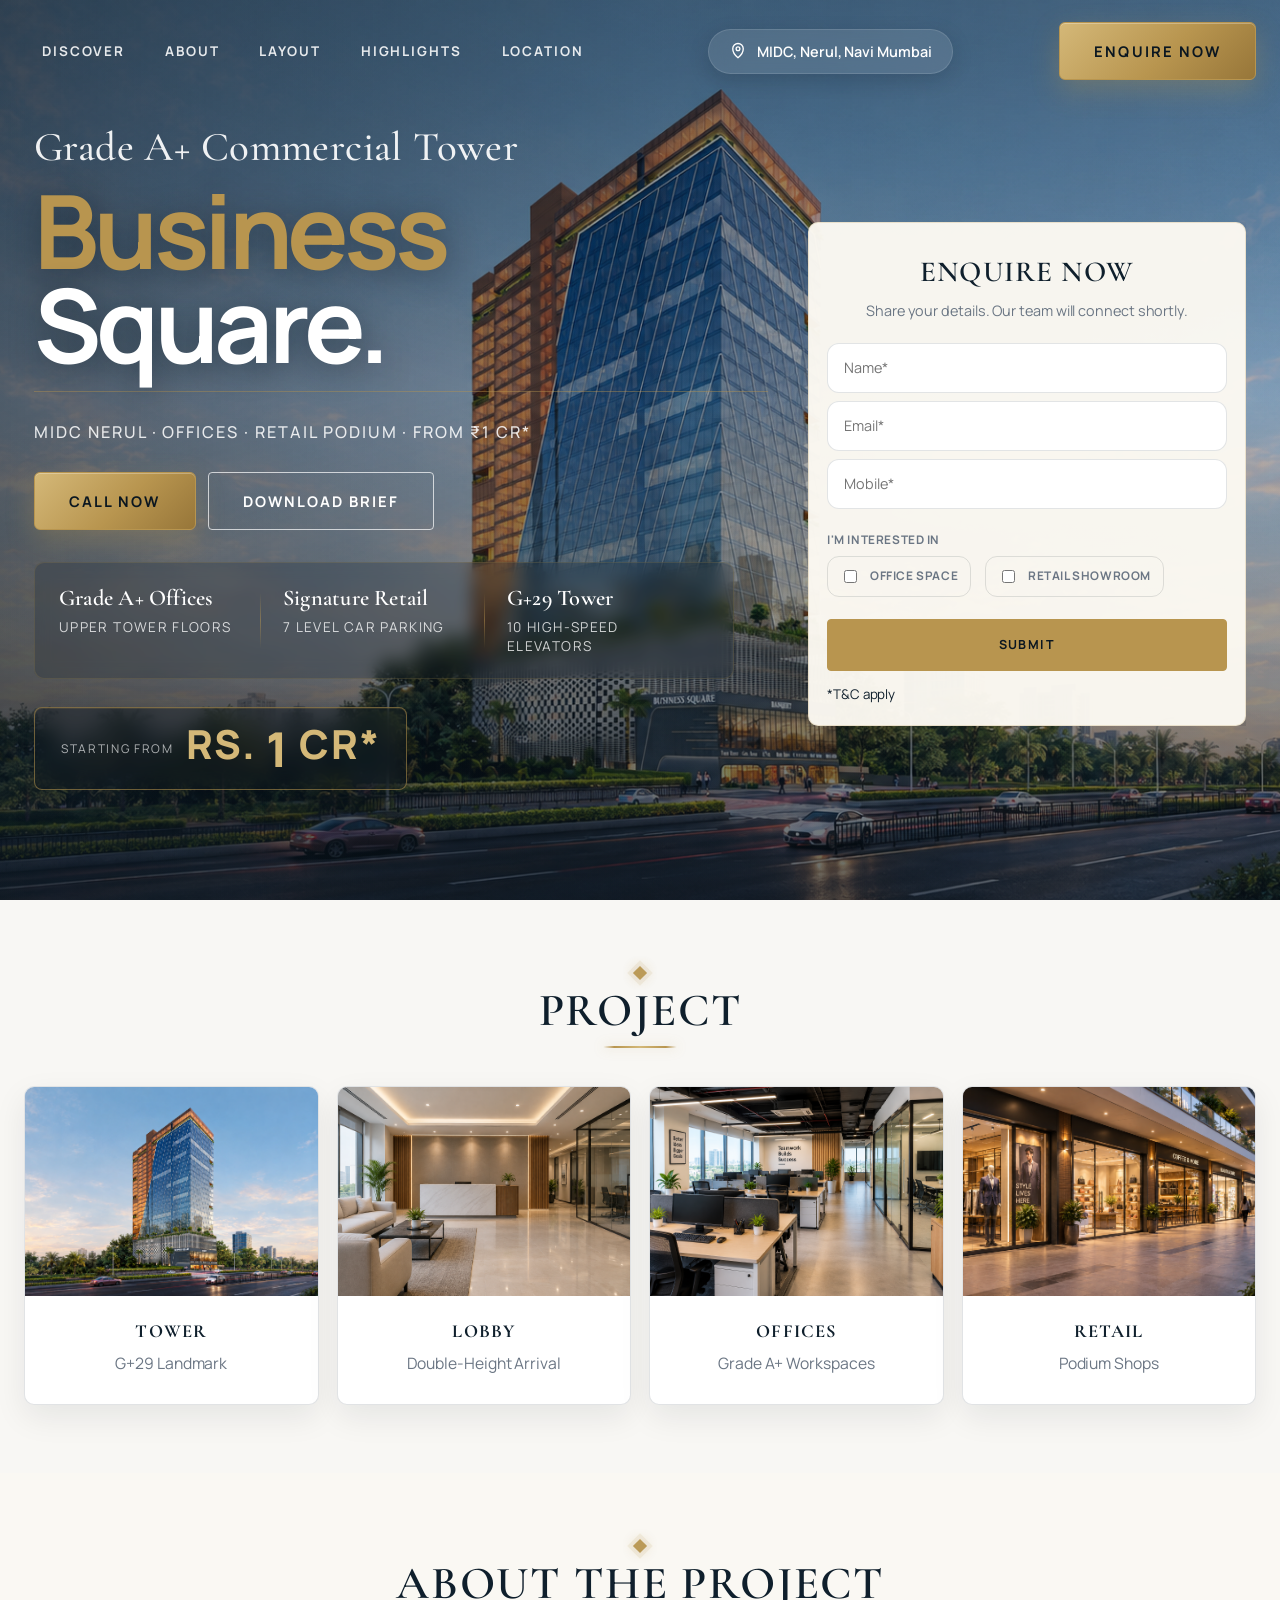
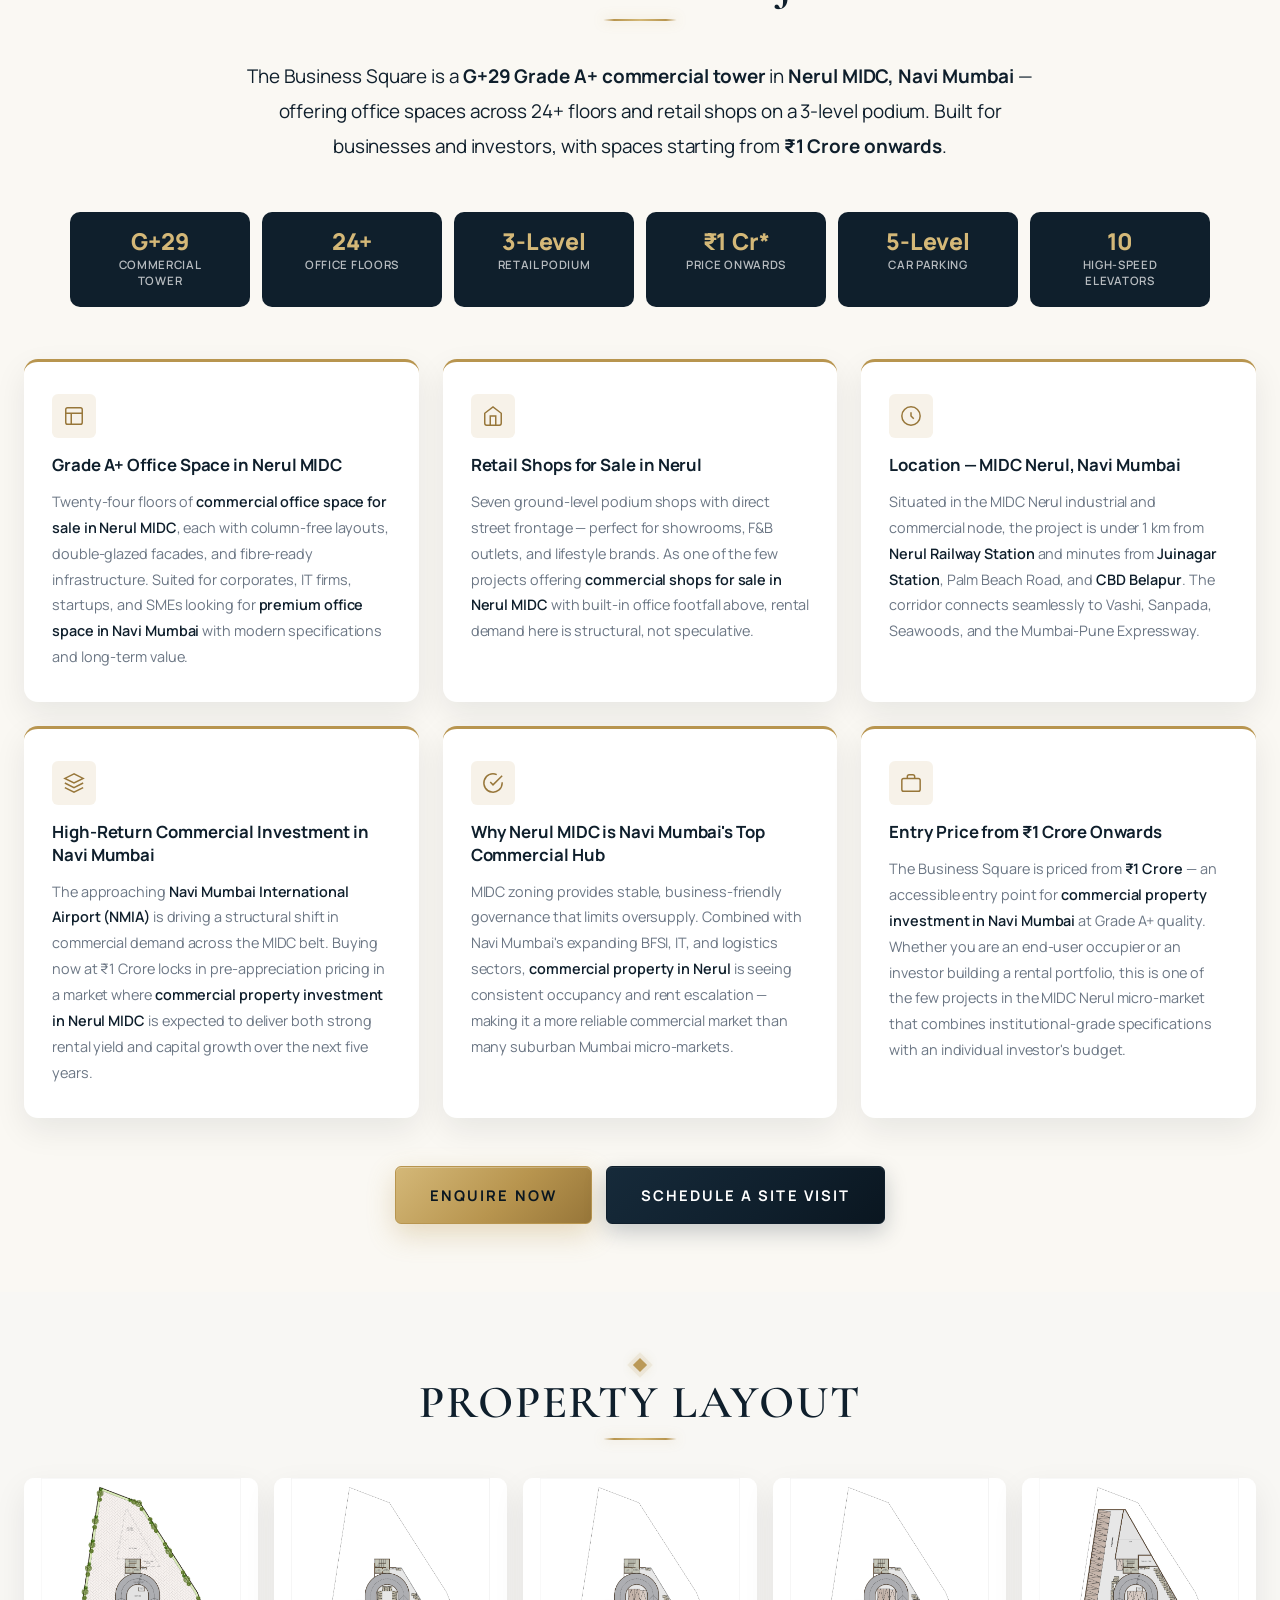
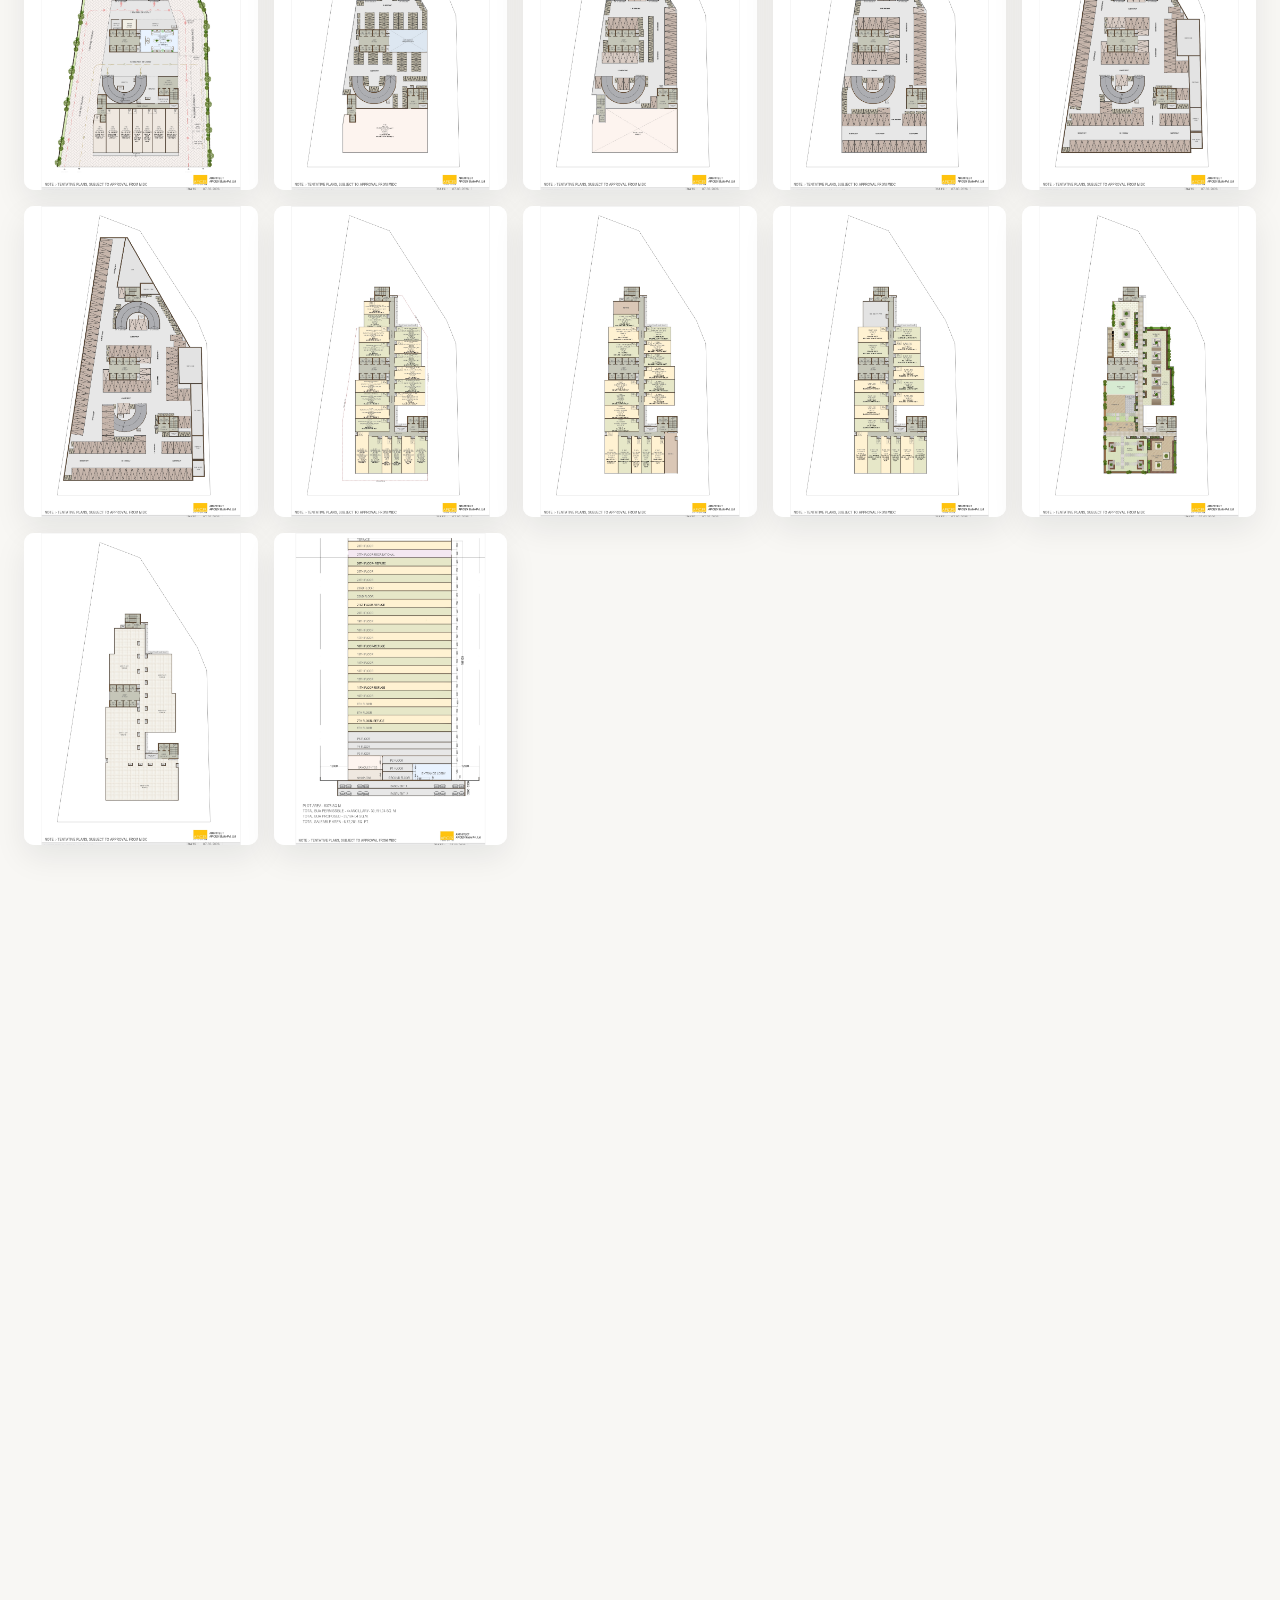
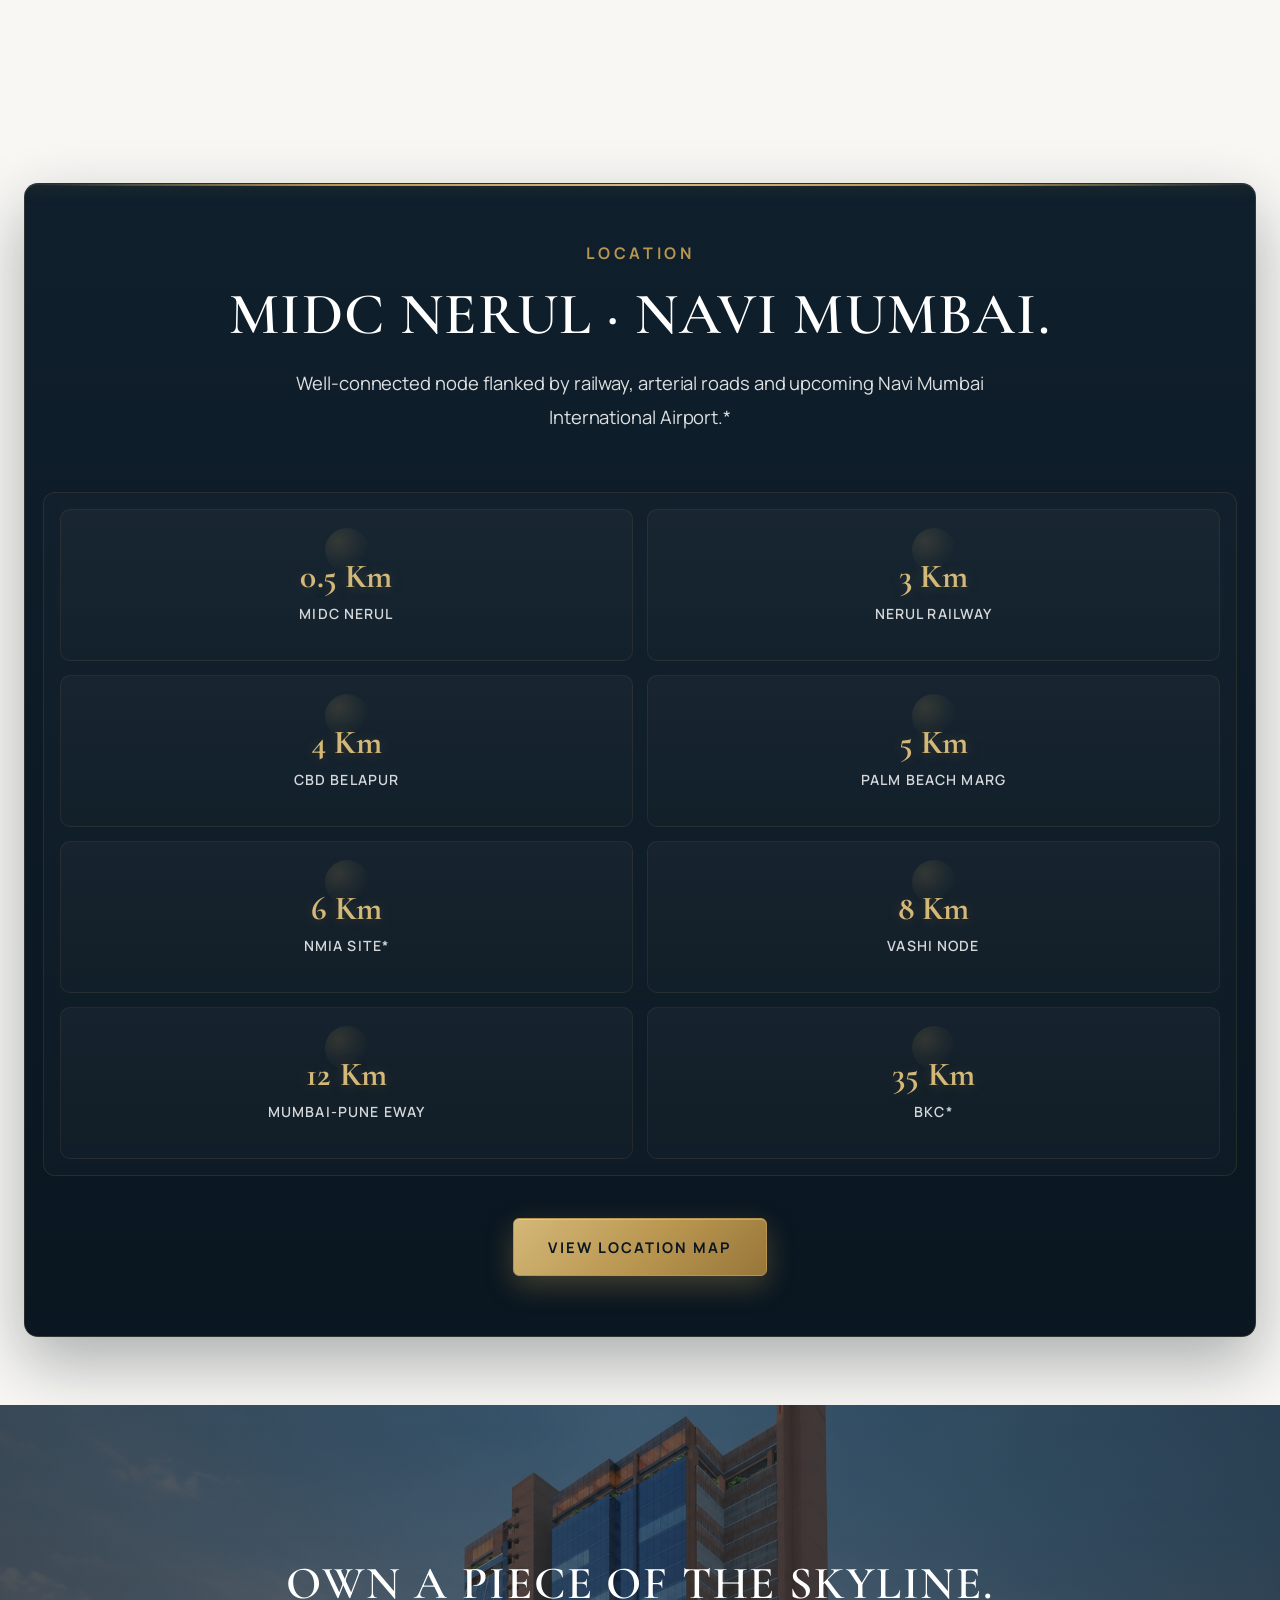
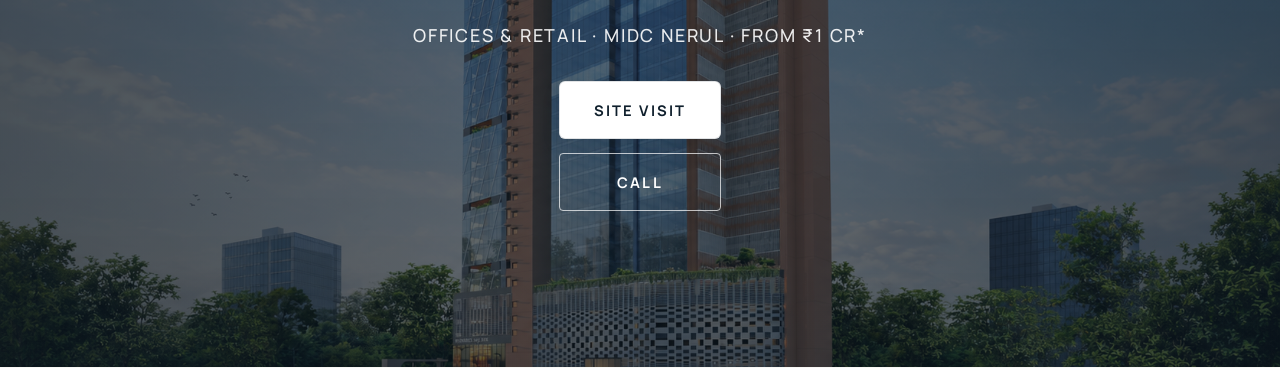
==== commit 8809d5ee: "style(pricing): extract price number styling into dedicated class" ====
--- a/index.html
+++ b/index.html
@@ -439,7 +439,7 @@
 
                 <div class="mobile-hero-actions">
                   <span class="hero-badge">G+29 Commercial Tower</span>
-                <div class="price-pill mobile-price"><span class="price-label">Onwards</span><strong>Rs. 1 Cr*</strong></div>
+                <div class="price-pill mobile-price"><span class="price-label">Onwards</span><strong>Rs. <span class="price-num">1</span> Cr*</strong></div>
                   <div class="mobile-cta-row">
                     <button class="btn btn-solid lead-trigger" type="button" data-form-trigger>Call Now</button>
                     <button class="btn btn-outline-light js-brochure-trigger lead-trigger" type="button" data-form-trigger>
@@ -463,7 +463,7 @@
                   </article>
                 </div>
 
-                <div class="price-pill desktop-price"><span class="price-label">Starting From</span><strong>Rs. 1 Cr*</strong></div>
+                <div class="price-pill desktop-price"><span class="price-label">Starting From</span><strong>Rs. <span class="price-num">1</span> Cr*</strong></div>
               </div>
 
             <aside class="enquiry-card" id="enquiry">
--- a/css/style2b04.css
+++ b/css/style2b04.css
@@ -783,16 +783,22 @@
   font-weight: 800;
 }
 
+.price-num {
+  font-size: 3rem;
+  font-weight: 800;
+  font-family: "Manrope", sans-serif;
+  vertical-align: middle;
+  line-height: 1;
+  display: inline-block;
+}
+
 .price-label {
   font-size: 0.75rem;
   text-transform: uppercase;
   letter-spacing: 0.14em;
   color: rgba(255,255,255,0.65);
 }
-  font-family: "Cormorant Garamond", serif;
-  font-weight: 700;
-  text-shadow: 0 2px 16px rgba(184, 149, 79, 0.35);
-}
+
 
 .mobile-hero-actions,
 .mobile-price {
@@ -2664,6 +2670,7 @@
   .hero-badge        { padding: 8px 12px; font-size: 0.66rem; letter-spacing: 0.12em; }
   .mobile-price      { padding: 14px 16px; }
   .mobile-price strong { font-size: 1.9rem; }
+  .mobile-price .price-num { font-size: 2.3rem; }
   .mobile-cta-row .btn { min-height: 52px; font-size: 0.78rem; }
   .hero-features     { grid-template-columns: 1fr; }
   .hero-feature      { padding: 12px 14px; min-height: auto; }
@@ -2801,4 +2808,4 @@
     margin-bottom: 4px;
     font-size: 0.78rem;
   }
-}
+
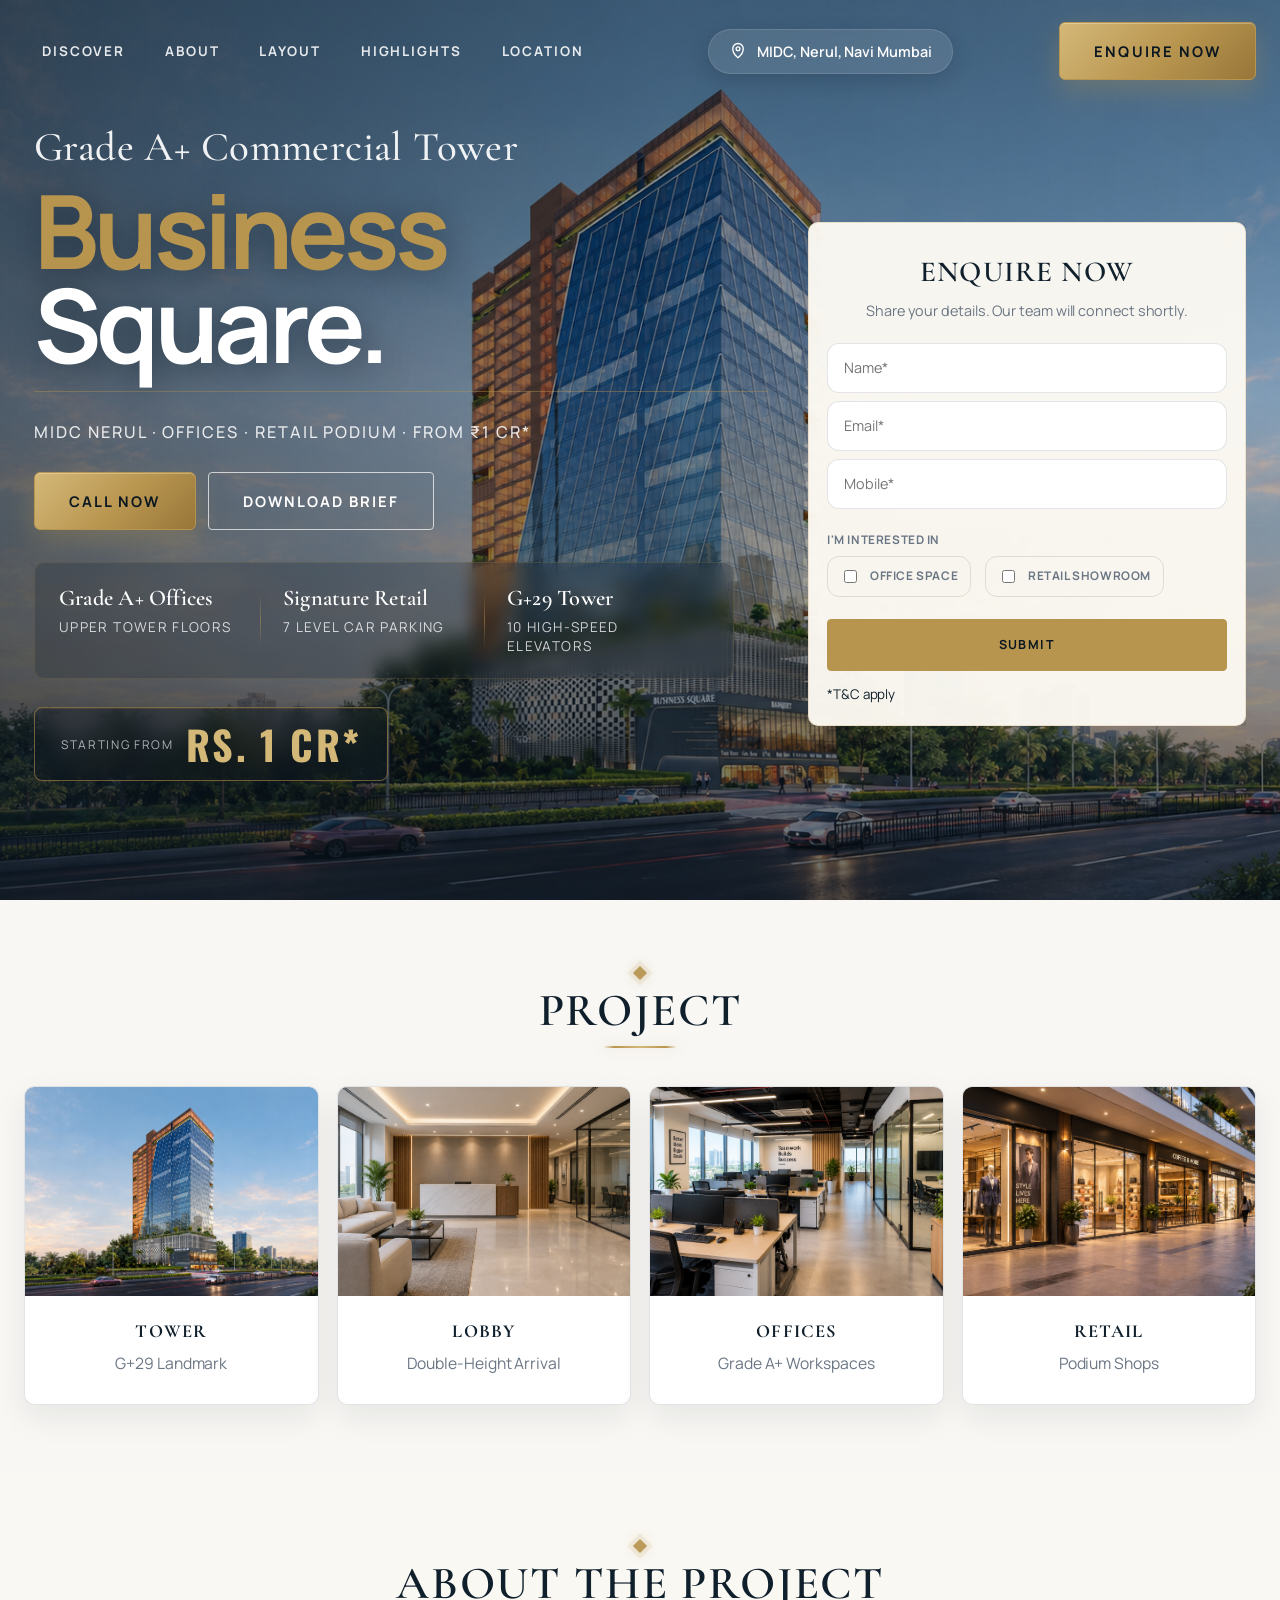
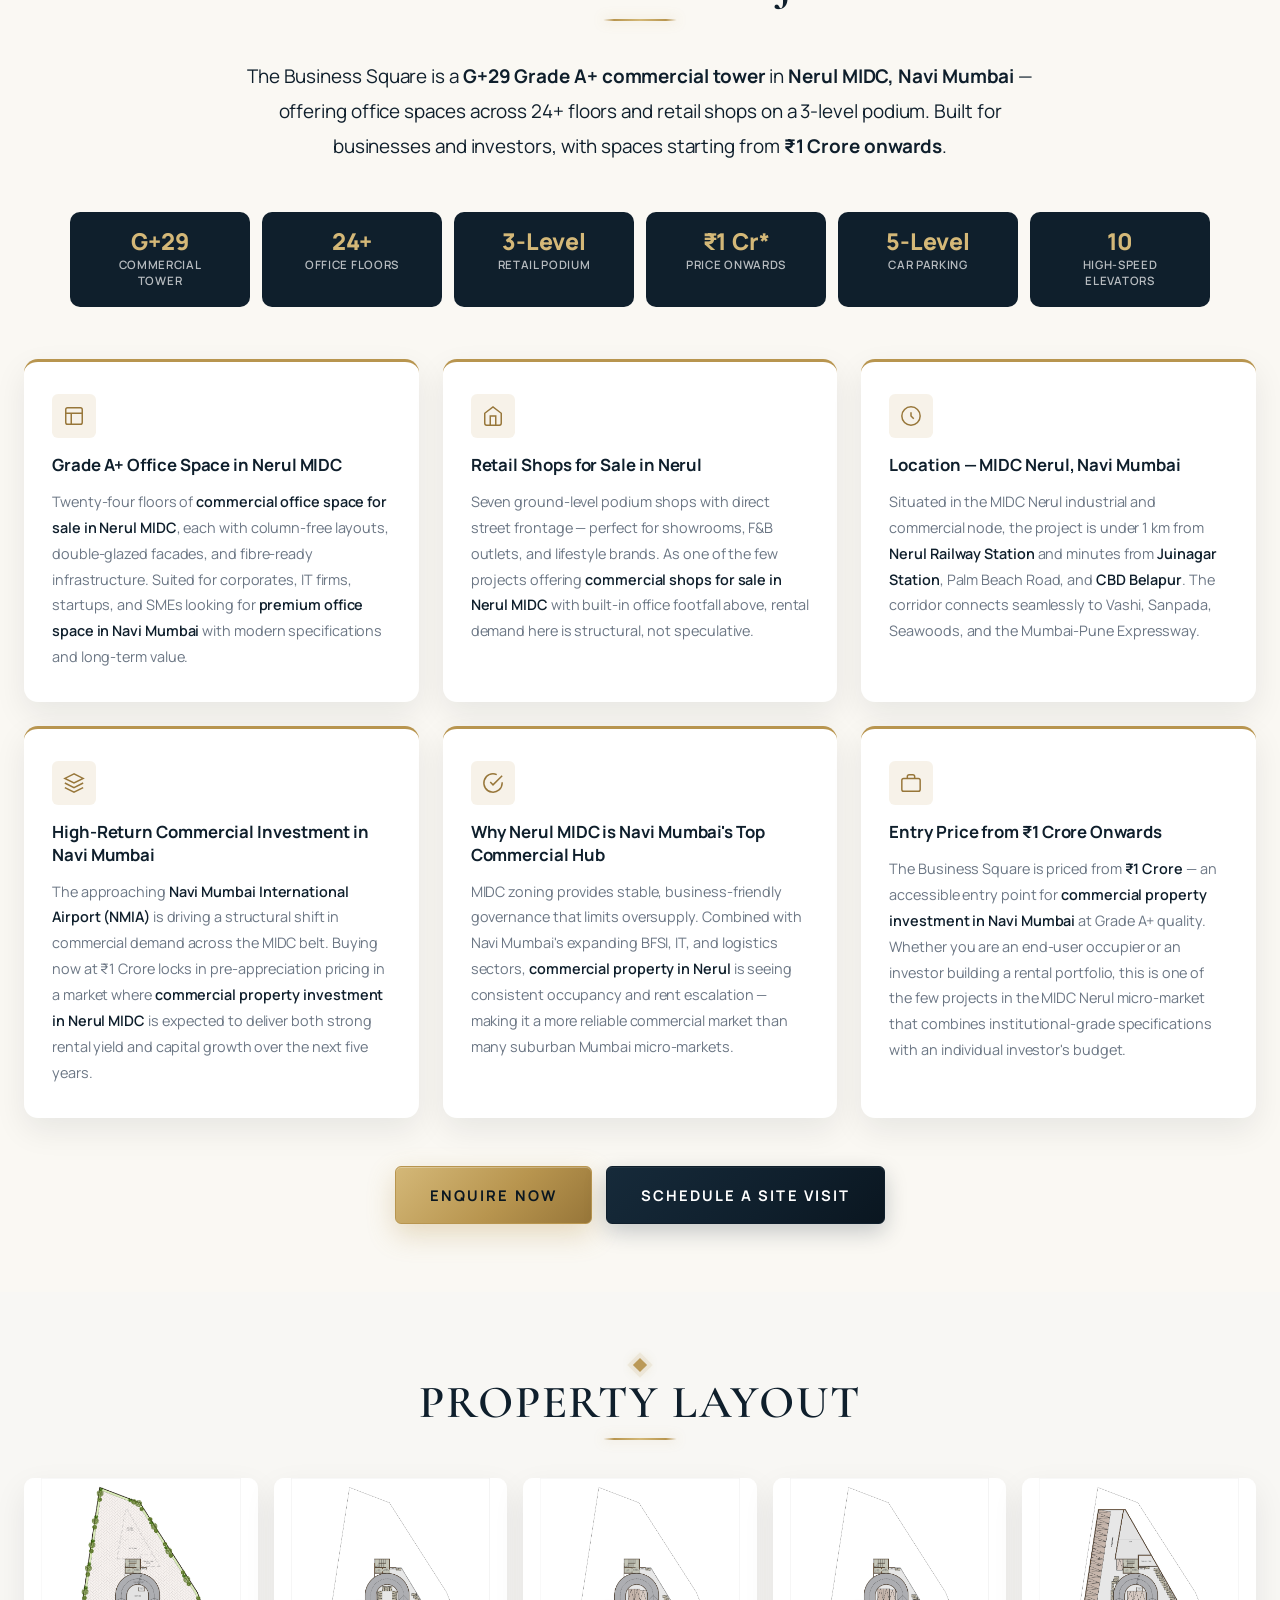
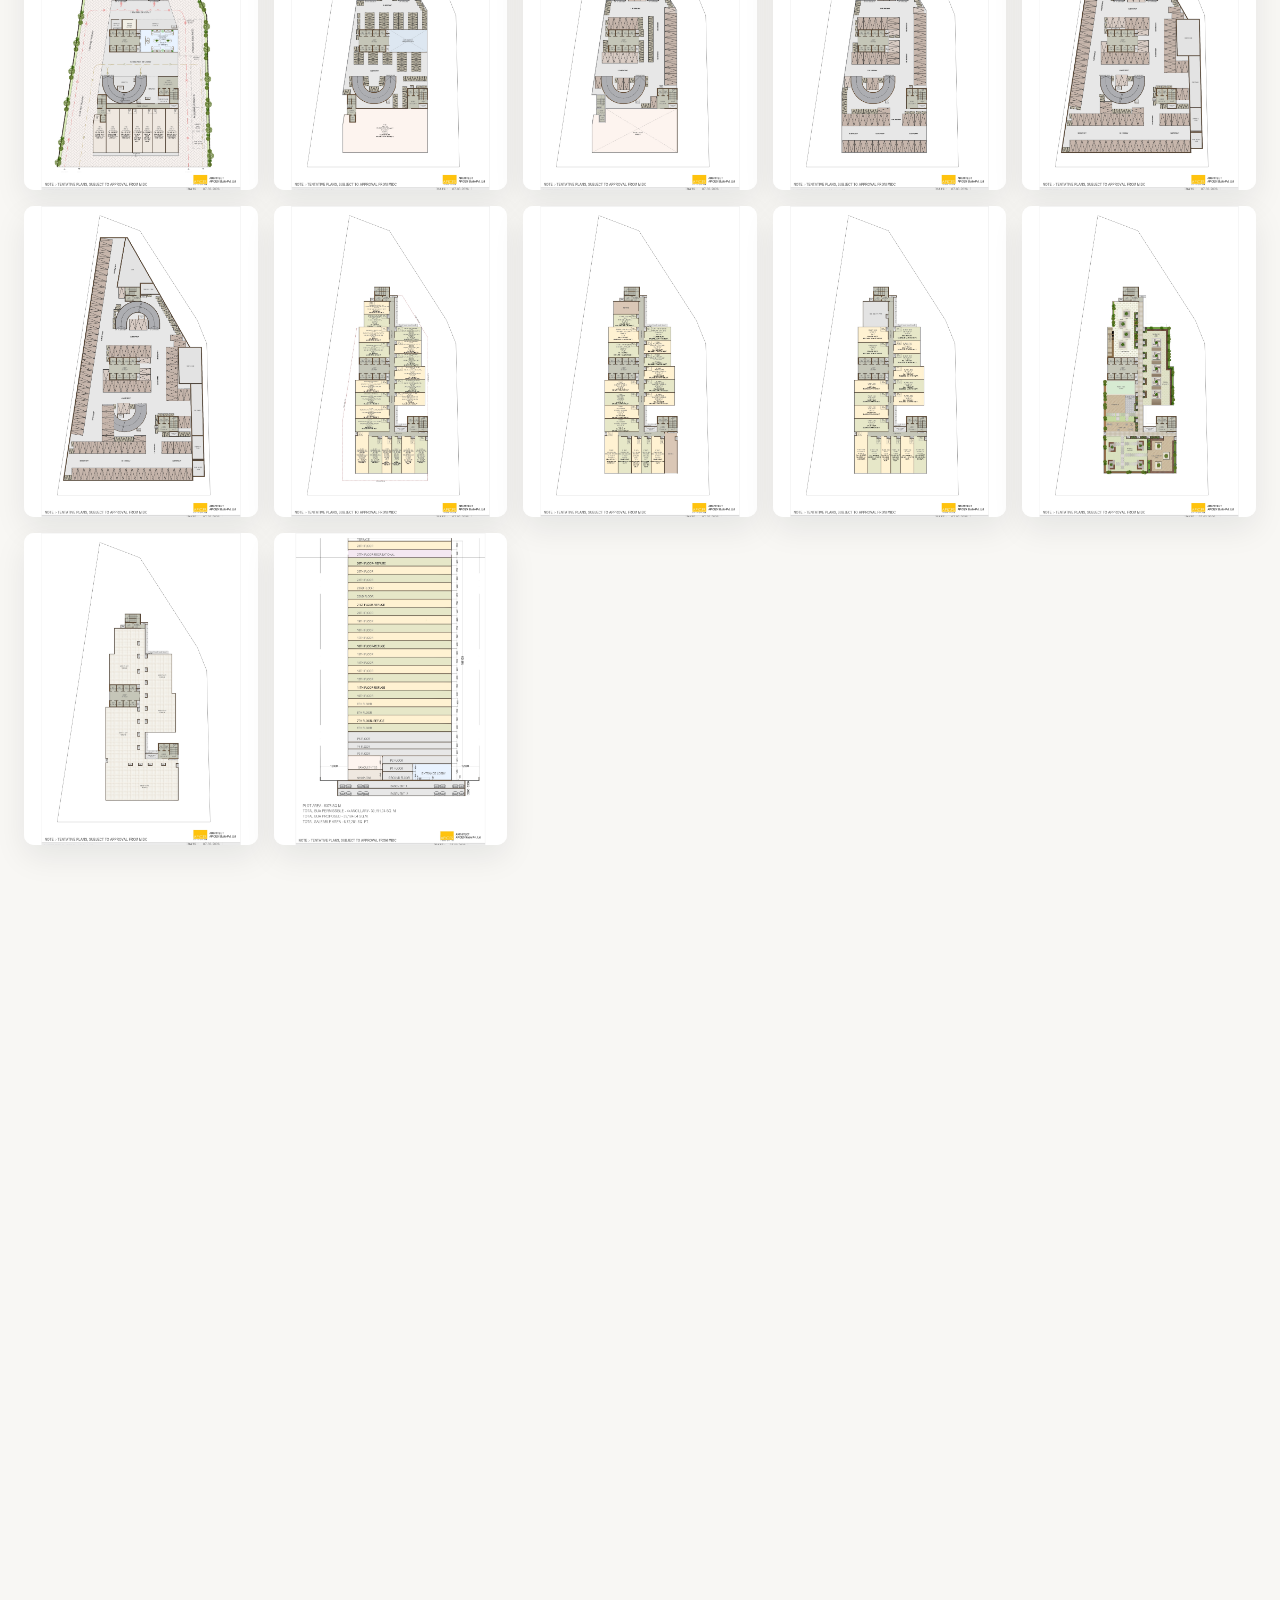
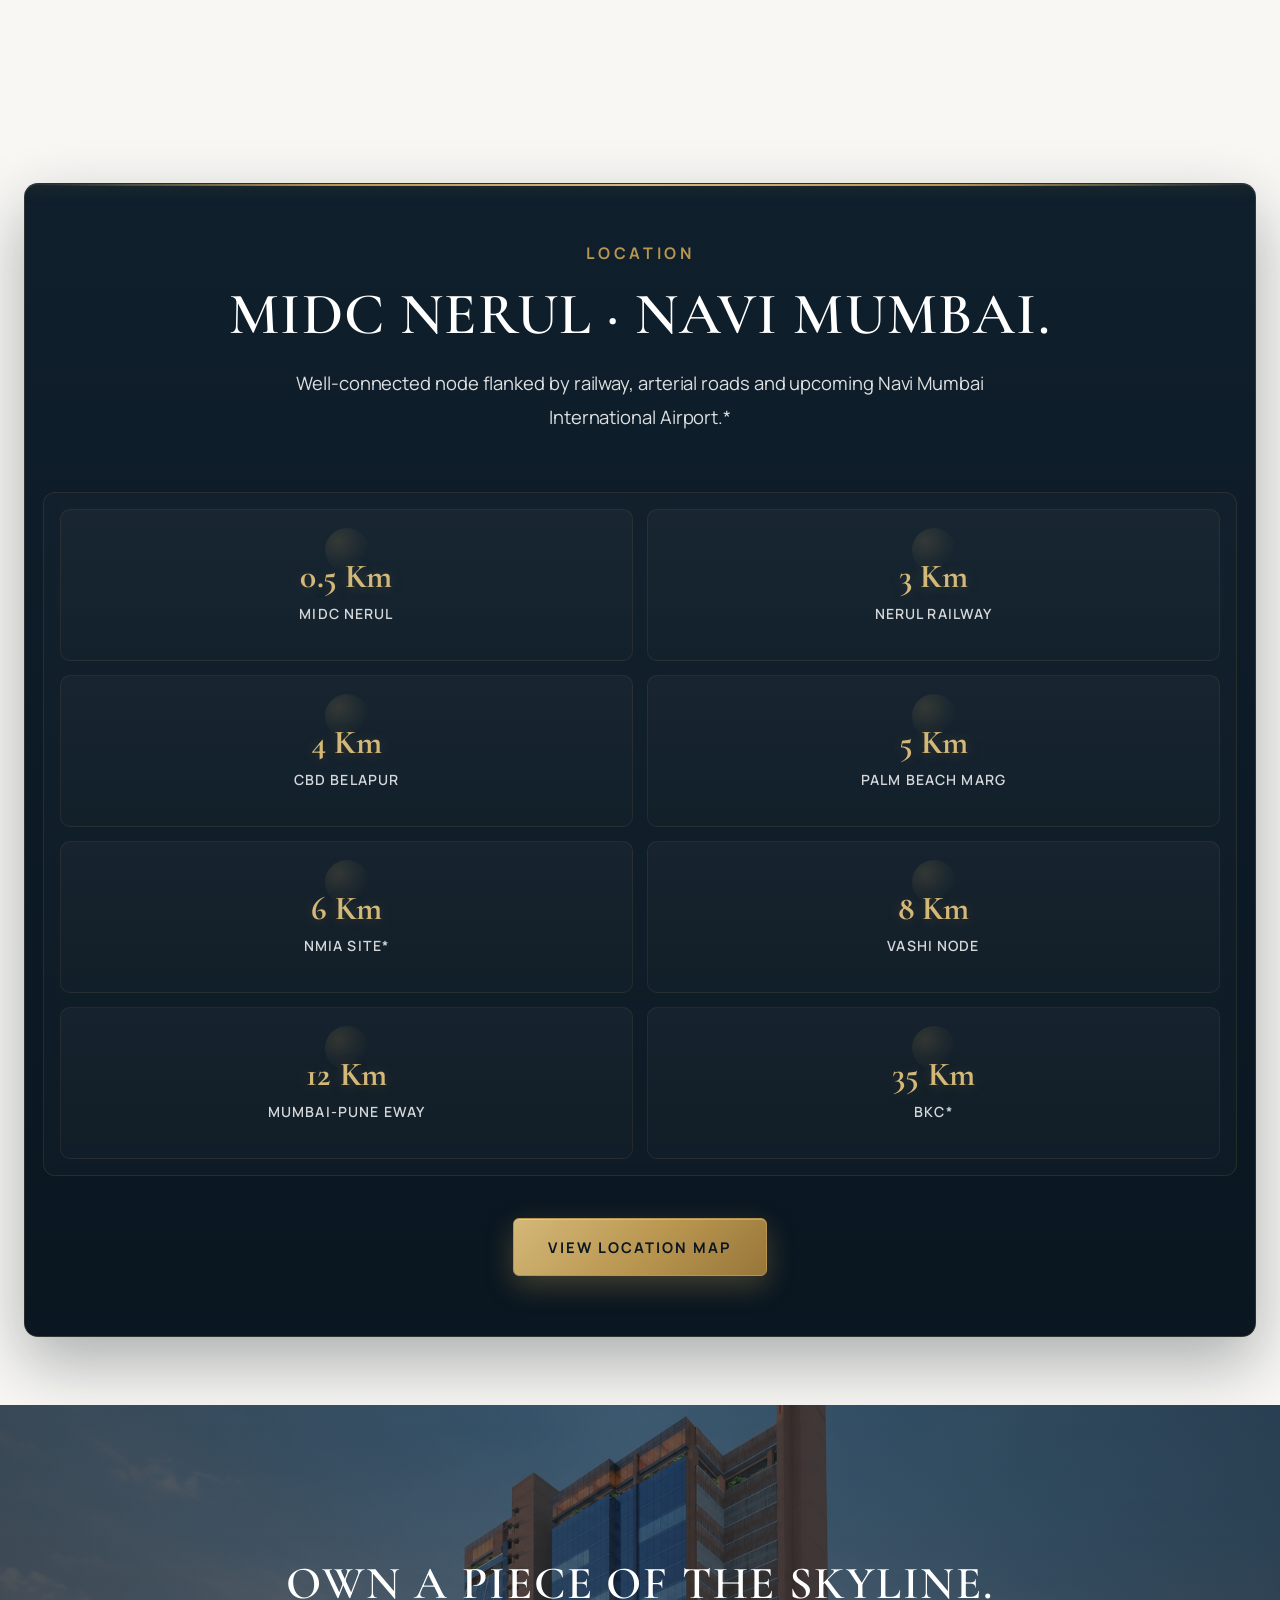
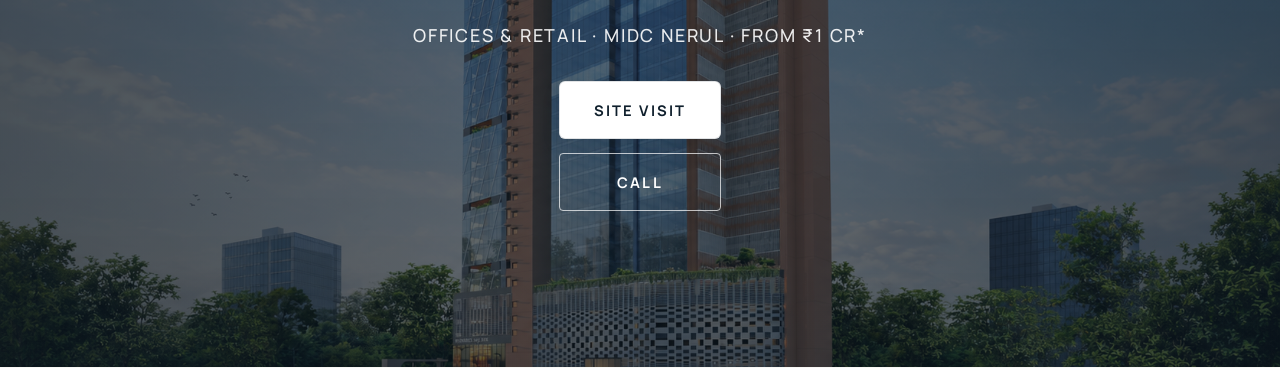
==== commit 47a16060: "style(pricing): update price typography and font family" ====
--- a/index.html
+++ b/index.html
@@ -37,7 +37,7 @@
     <link rel="preconnect" href="https://fonts.googleapis.com/" />
     <link rel="preconnect" href="https://fonts.gstatic.com/" crossorigin />
     <link
-      href="https://fonts.googleapis.com/css2?family=Cormorant+Garamond:wght@500;600;700&family=Manrope:wght@400;500;600;700;800&display=swap"
+      href="https://fonts.googleapis.com/css2?family=Cormorant+Garamond:wght@500;600;700&family=Manrope:wght@400;500;600;700;800&family=Oswald:wght@600;700&display=swap"
       rel="stylesheet"
     />
     <link
@@ -439,7 +439,7 @@
 
                 <div class="mobile-hero-actions">
                   <span class="hero-badge">G+29 Commercial Tower</span>
-                <div class="price-pill mobile-price"><span class="price-label">Onwards</span><strong>Rs. <span class="price-num">1</span> Cr*</strong></div>
+                <div class="price-pill mobile-price"><span class="price-label">Onwards</span><strong>Rs. 1 Cr*</strong></div>
                   <div class="mobile-cta-row">
                     <button class="btn btn-solid lead-trigger" type="button" data-form-trigger>Call Now</button>
                     <button class="btn btn-outline-light js-brochure-trigger lead-trigger" type="button" data-form-trigger>
@@ -463,7 +463,7 @@
                   </article>
                 </div>
 
-                <div class="price-pill desktop-price"><span class="price-label">Starting From</span><strong>Rs. <span class="price-num">1</span> Cr*</strong></div>
+                <div class="price-pill desktop-price"><span class="price-label">Starting From</span><strong>Rs. 1 Cr*</strong></div>
               </div>
 
             <aside class="enquiry-card" id="enquiry">
--- a/css/style2b04.css
+++ b/css/style2b04.css
@@ -775,18 +775,16 @@
 .price-pill strong {
   color: var(--gold-soft);
   font-size: 2.5rem;
-  letter-spacing: 0.04em;
-  font-variant-numeric: normal;
-  font-feature-settings: normal;
+  letter-spacing: 0.06em;
   line-height: 1;
-  font-family: "Manrope", sans-serif;
-  font-weight: 800;
+  font-family: "Oswald", sans-serif;
+  font-weight: 700;
 }
 
 .price-num {
-  font-size: 3rem;
-  font-weight: 800;
-  font-family: "Manrope", sans-serif;
+  font-size: 2.5rem;
+  font-weight: 700;
+  font-family: "Oswald", sans-serif;
   vertical-align: middle;
   line-height: 1;
   display: inline-block;
@@ -2670,7 +2668,7 @@
   .hero-badge        { padding: 8px 12px; font-size: 0.66rem; letter-spacing: 0.12em; }
   .mobile-price      { padding: 14px 16px; }
   .mobile-price strong { font-size: 1.9rem; }
-  .mobile-price .price-num { font-size: 2.3rem; }
+  .mobile-price .price-num { font-size: 1.9rem; }
   .mobile-cta-row .btn { min-height: 52px; font-size: 0.78rem; }
   .hero-features     { grid-template-columns: 1fr; }
   .hero-feature      { padding: 12px 14px; min-height: auto; }
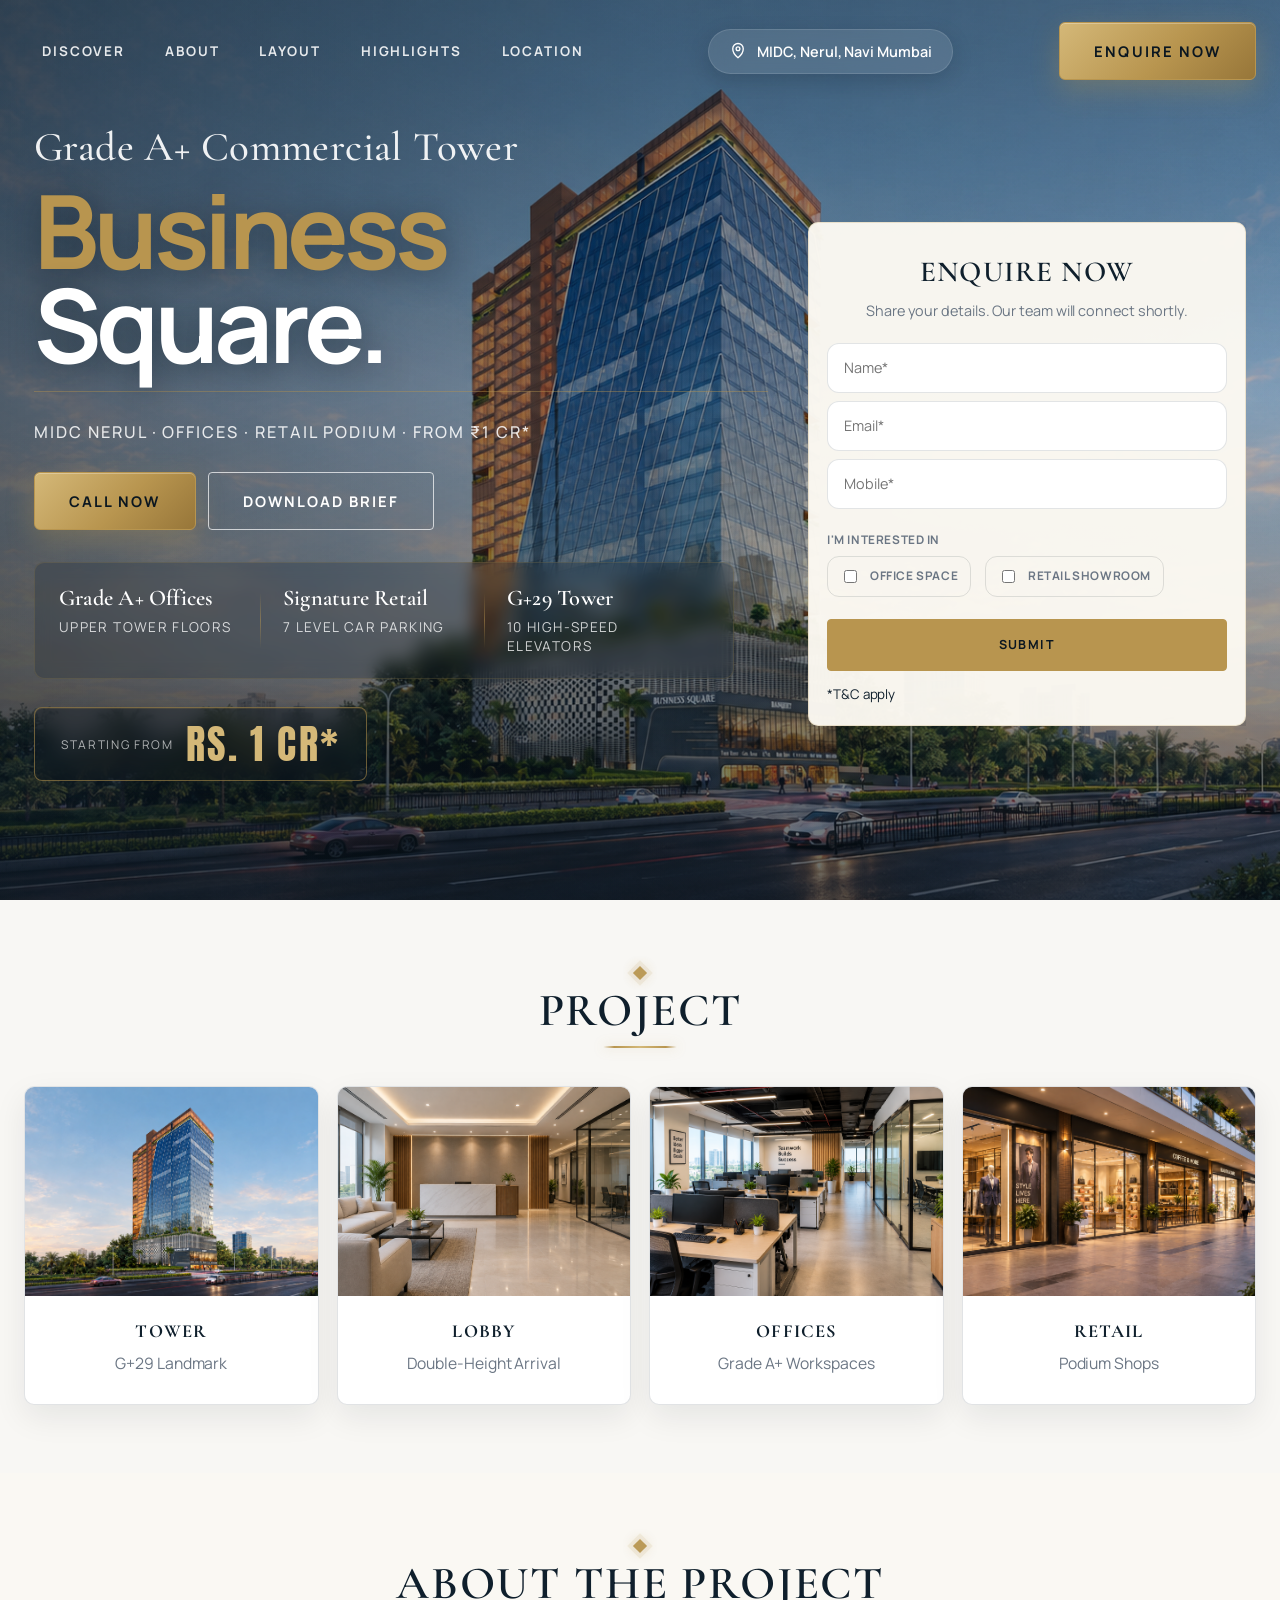
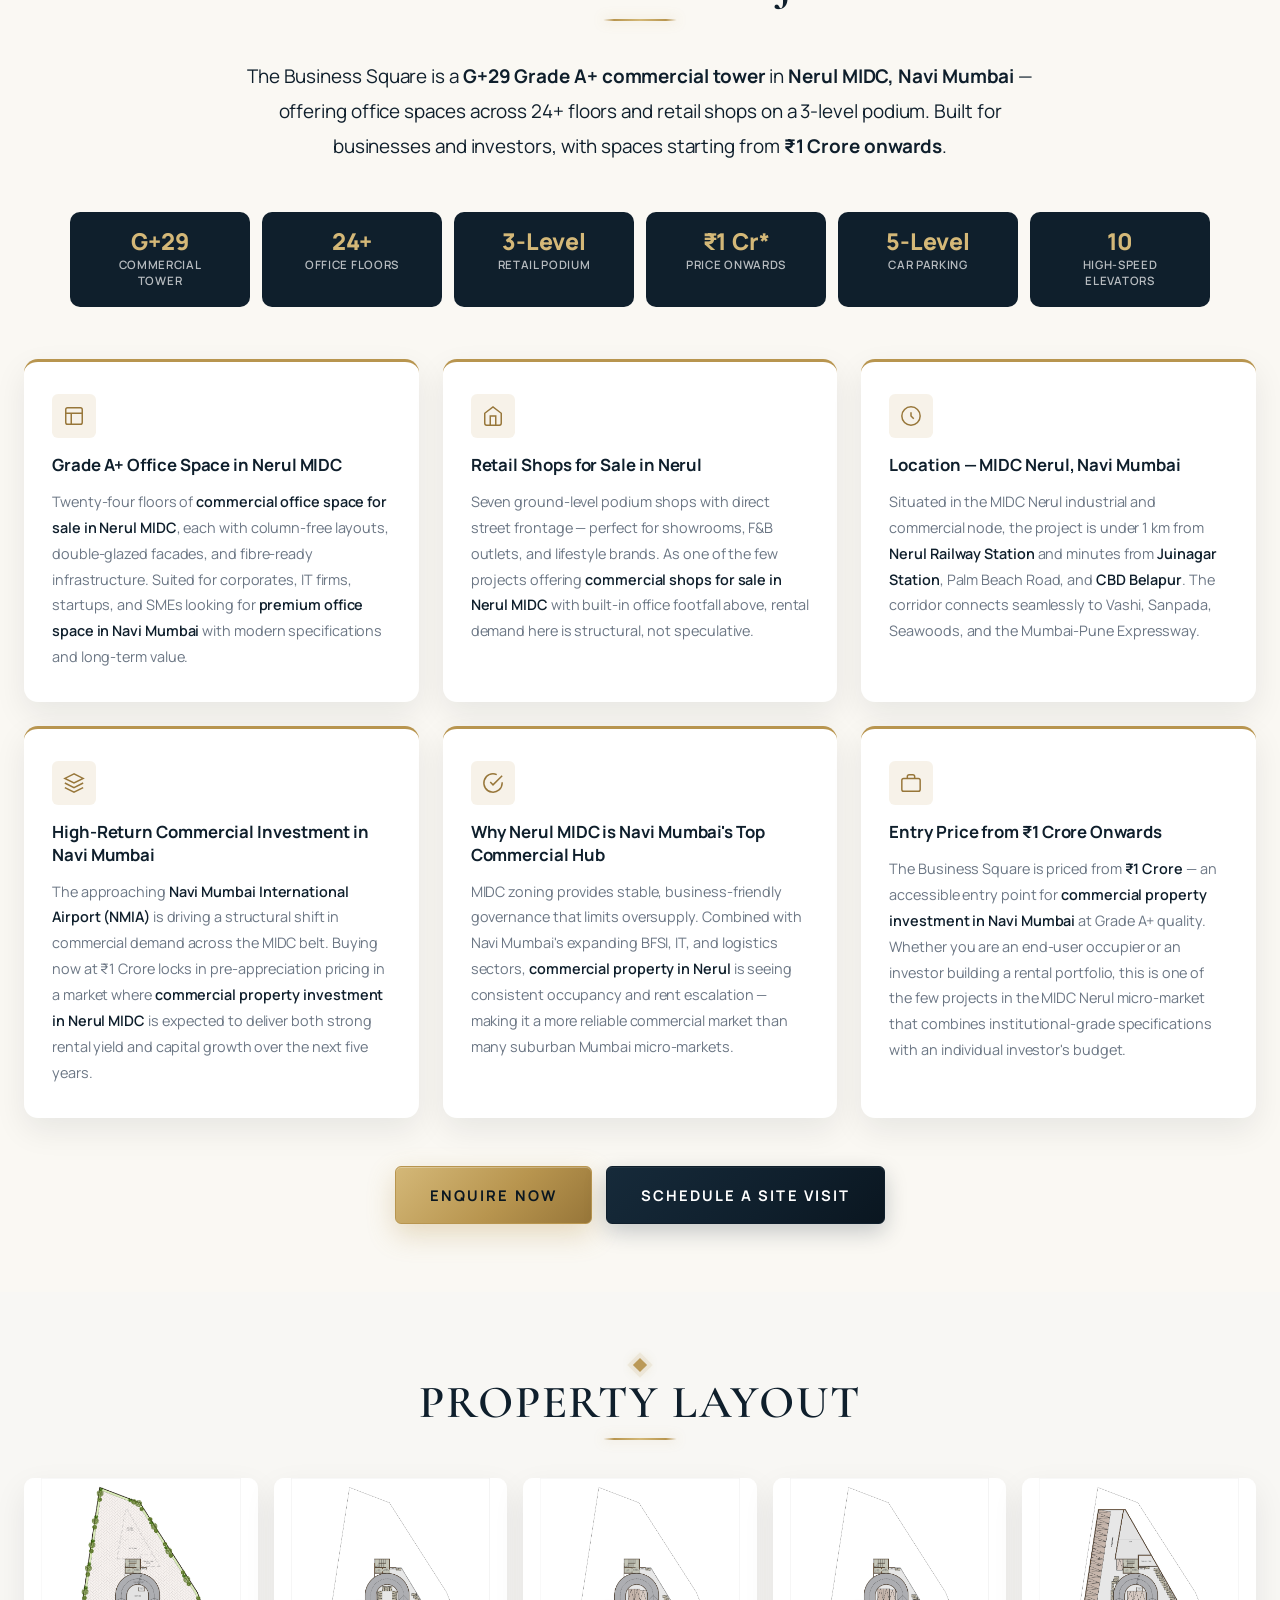
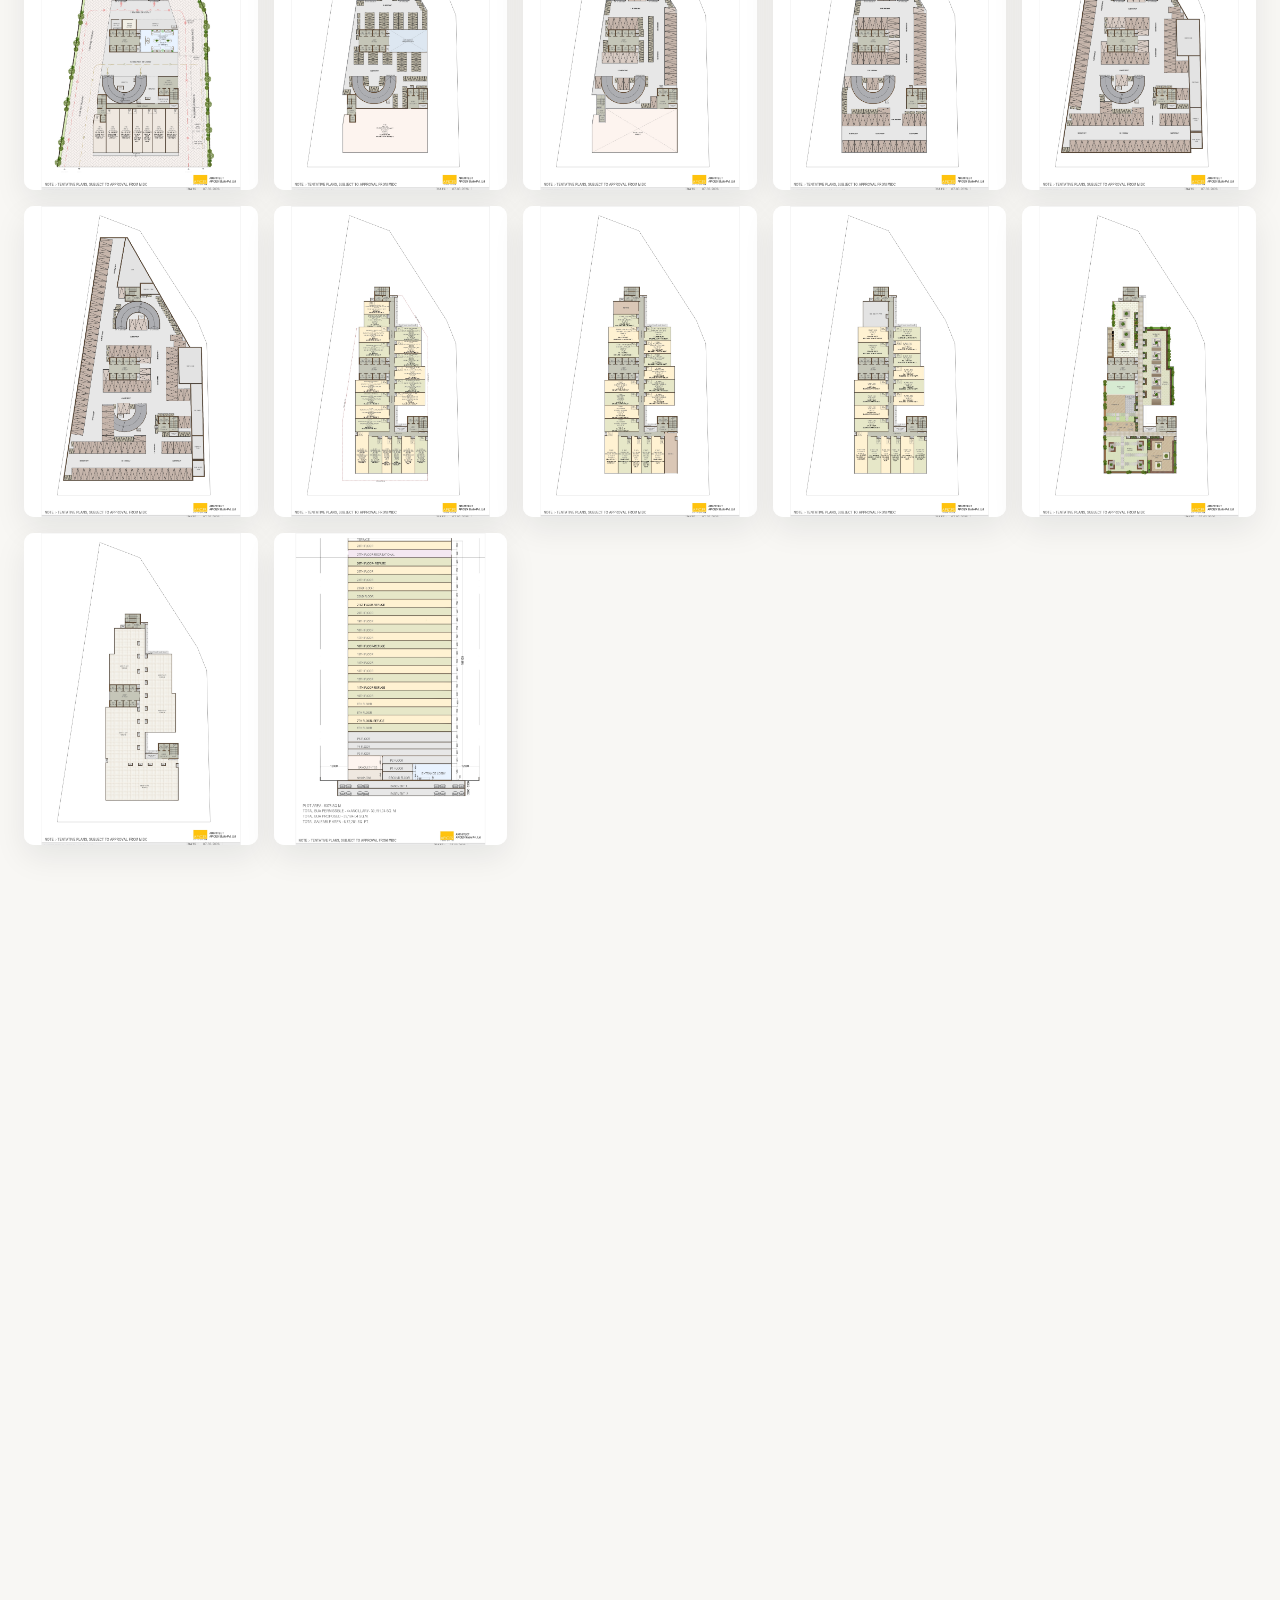
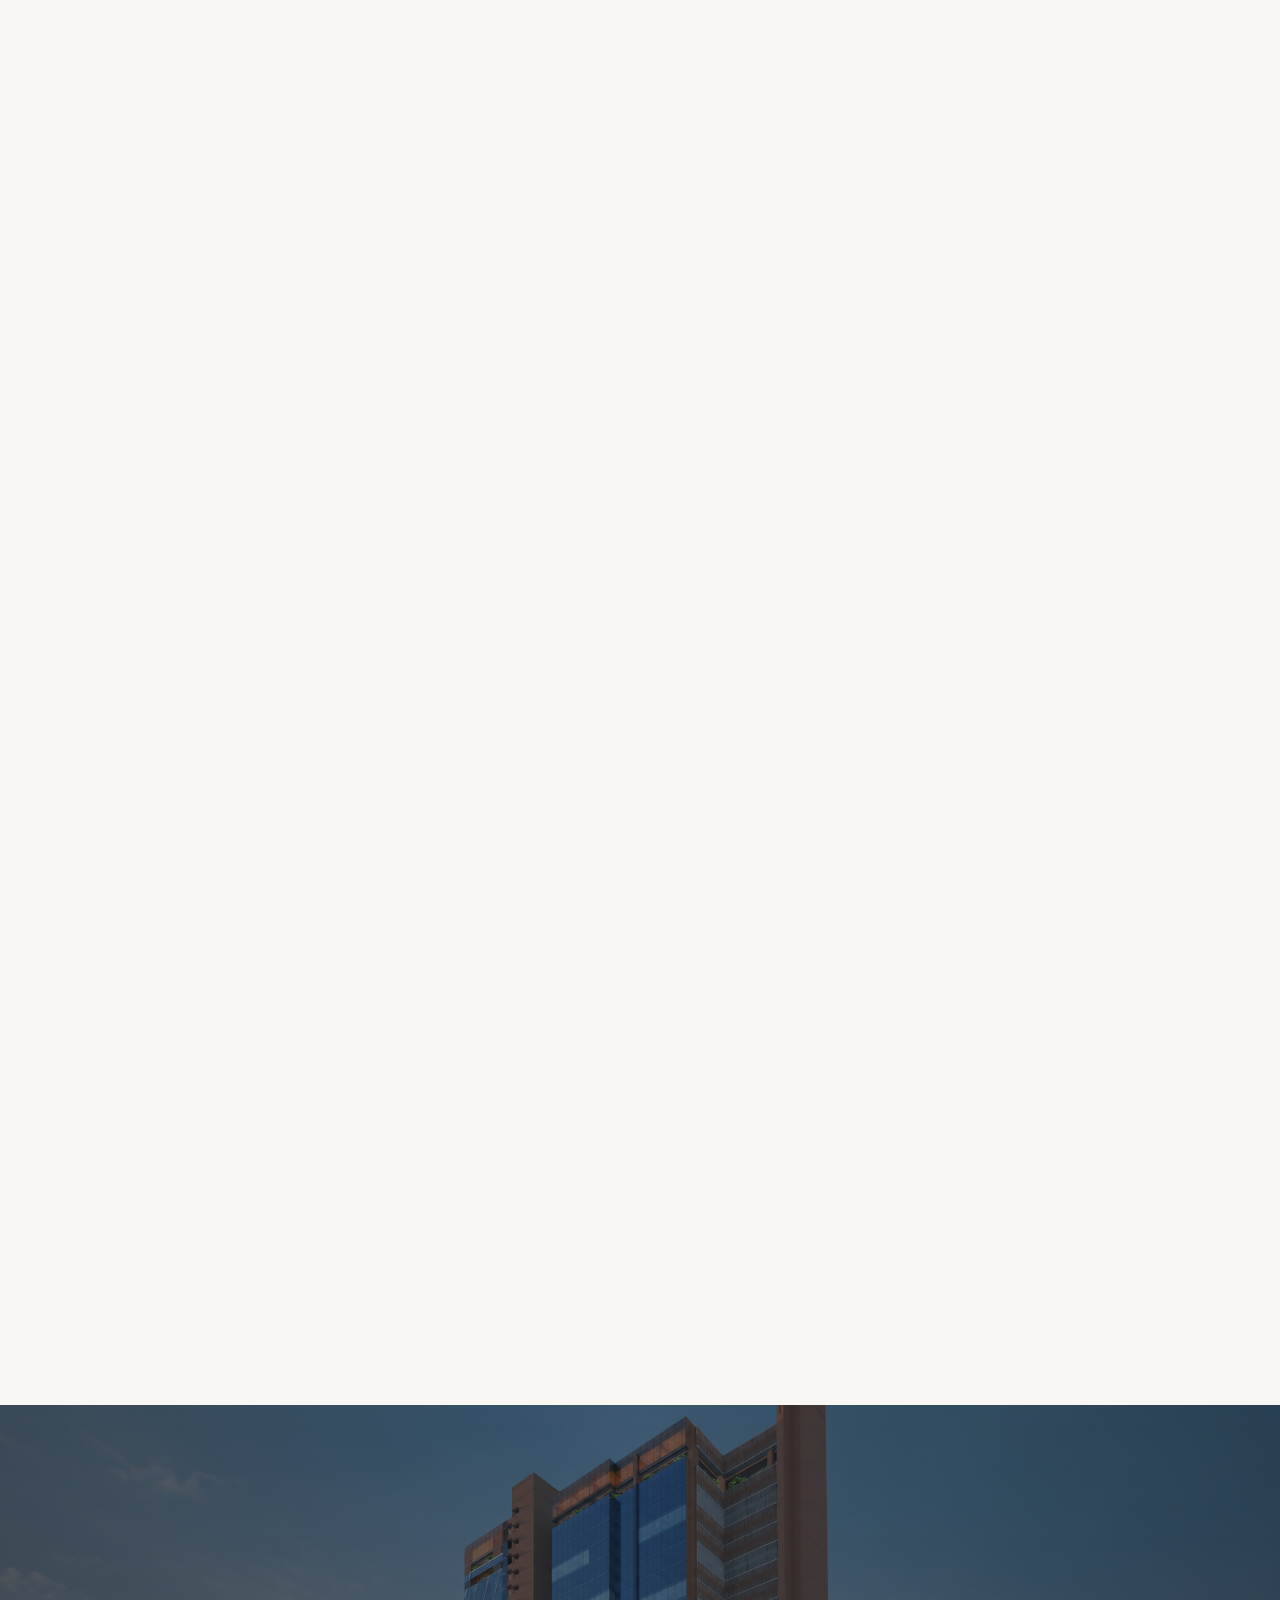
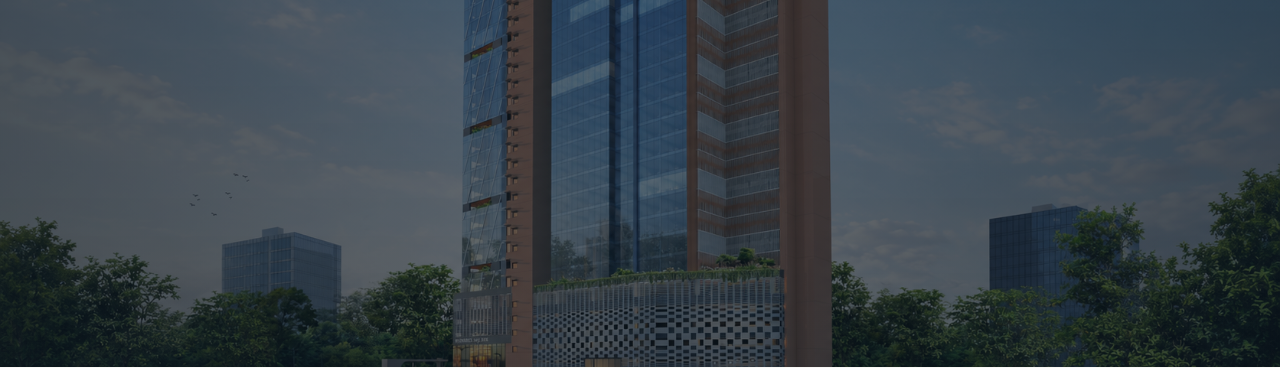
==== commit 584a48eb: "style(pricing): update price typography to Anton font with lighter weight" ====
--- a/index.html
+++ b/index.html
@@ -37,7 +37,7 @@
     <link rel="preconnect" href="https://fonts.googleapis.com/" />
     <link rel="preconnect" href="https://fonts.gstatic.com/" crossorigin />
     <link
-      href="https://fonts.googleapis.com/css2?family=Cormorant+Garamond:wght@500;600;700&family=Manrope:wght@400;500;600;700;800&family=Oswald:wght@600;700&display=swap"
+      href="https://fonts.googleapis.com/css2?family=Cormorant+Garamond:wght@500;600;700&family=Manrope:wght@400;500;600;700;800&family=Anton&display=swap"
       rel="stylesheet"
     />
     <link
--- a/css/style2b04.css
+++ b/css/style2b04.css
@@ -777,14 +777,14 @@
   font-size: 2.5rem;
   letter-spacing: 0.06em;
   line-height: 1;
-  font-family: "Oswald", sans-serif;
-  font-weight: 700;
+  font-family: "Anton", sans-serif;
+  font-weight: 400;
 }
 
 .price-num {
   font-size: 2.5rem;
-  font-weight: 700;
-  font-family: "Oswald", sans-serif;
+  font-weight: 400;
+  font-family: "Anton", sans-serif;
   vertical-align: middle;
   line-height: 1;
   display: inline-block;
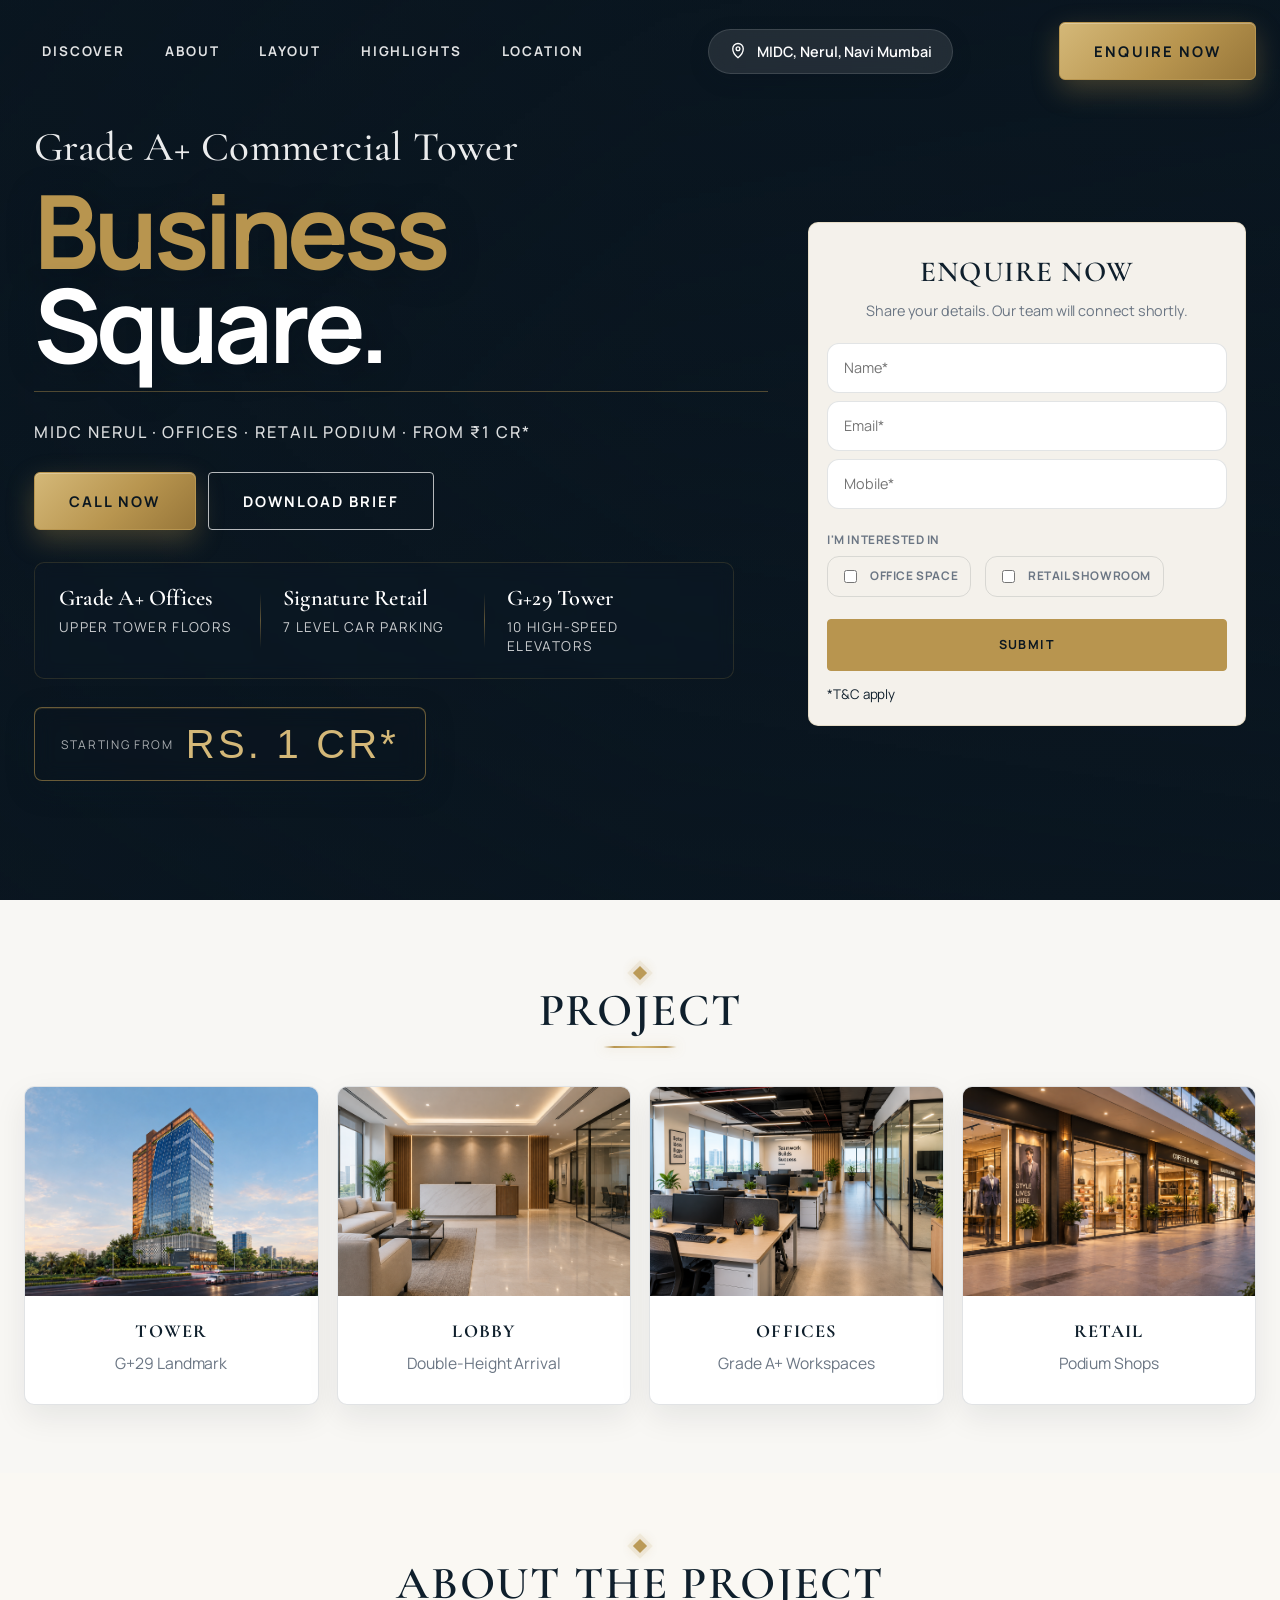
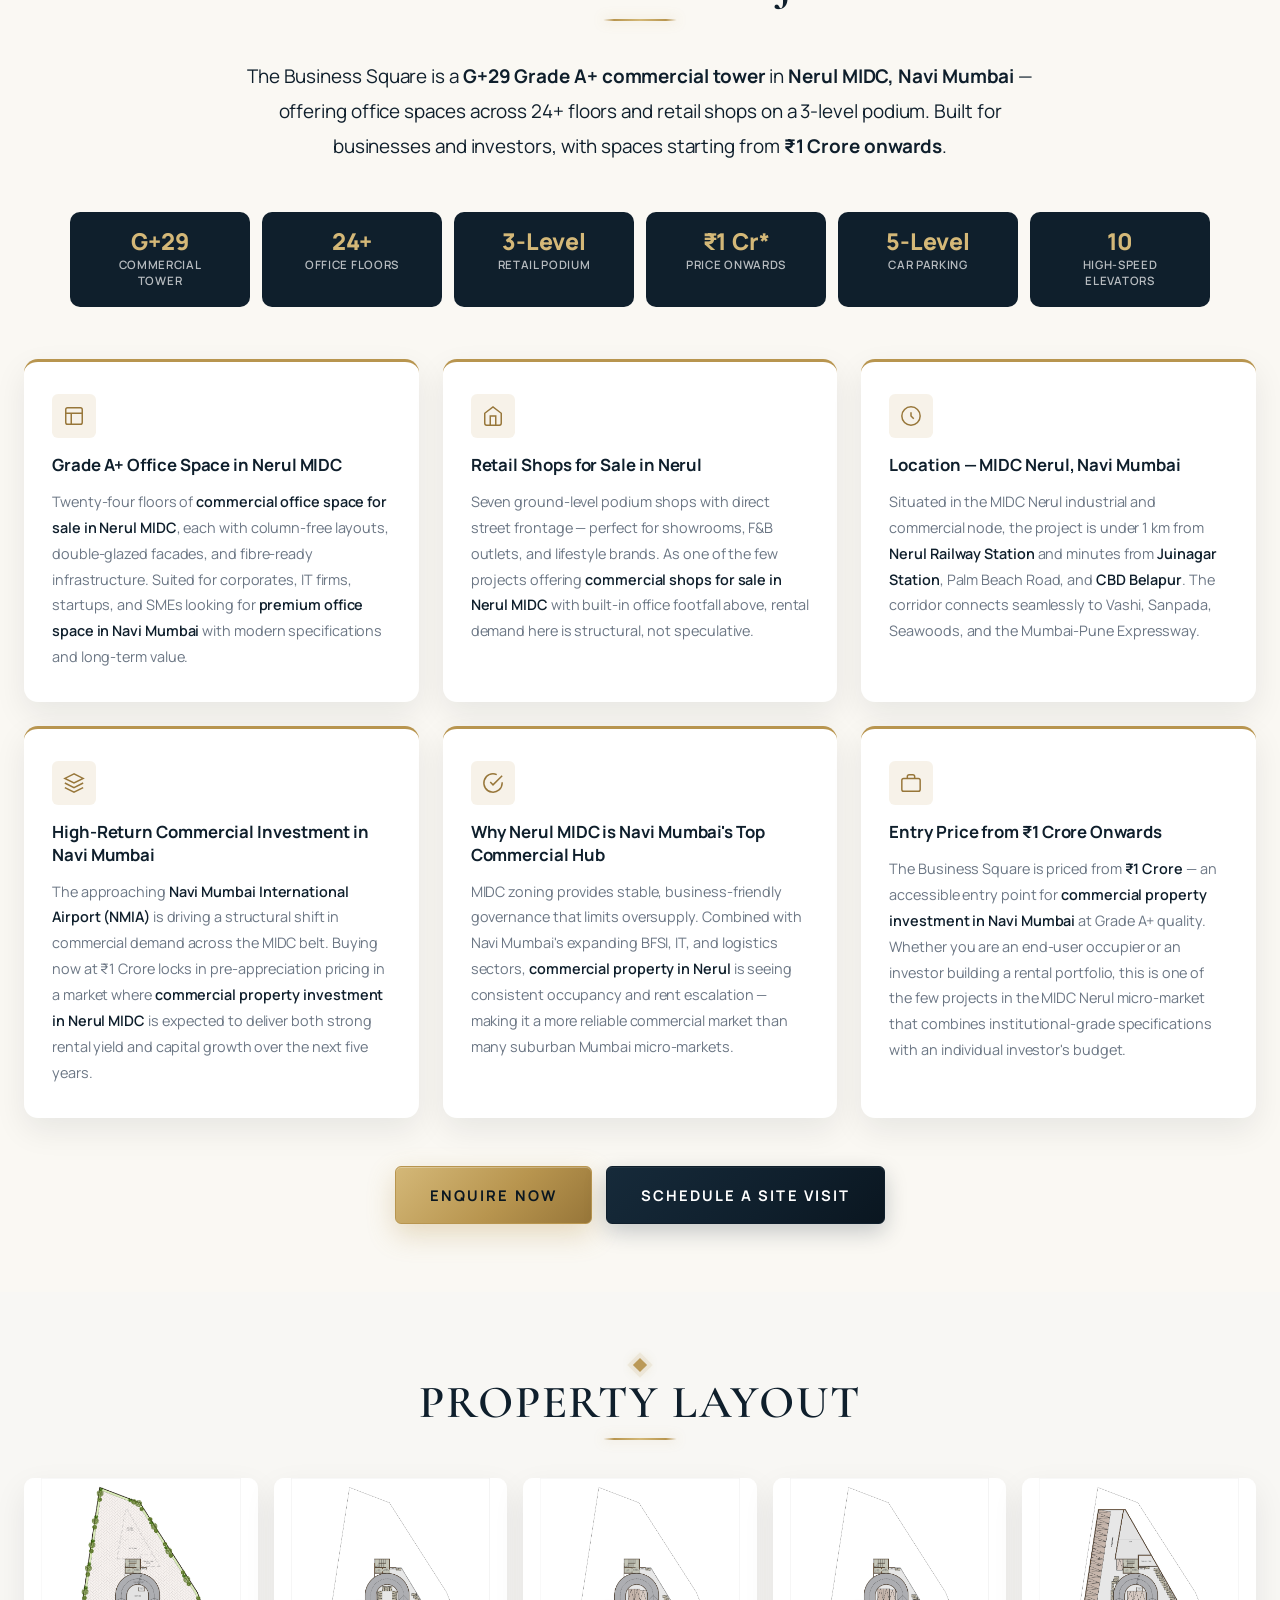
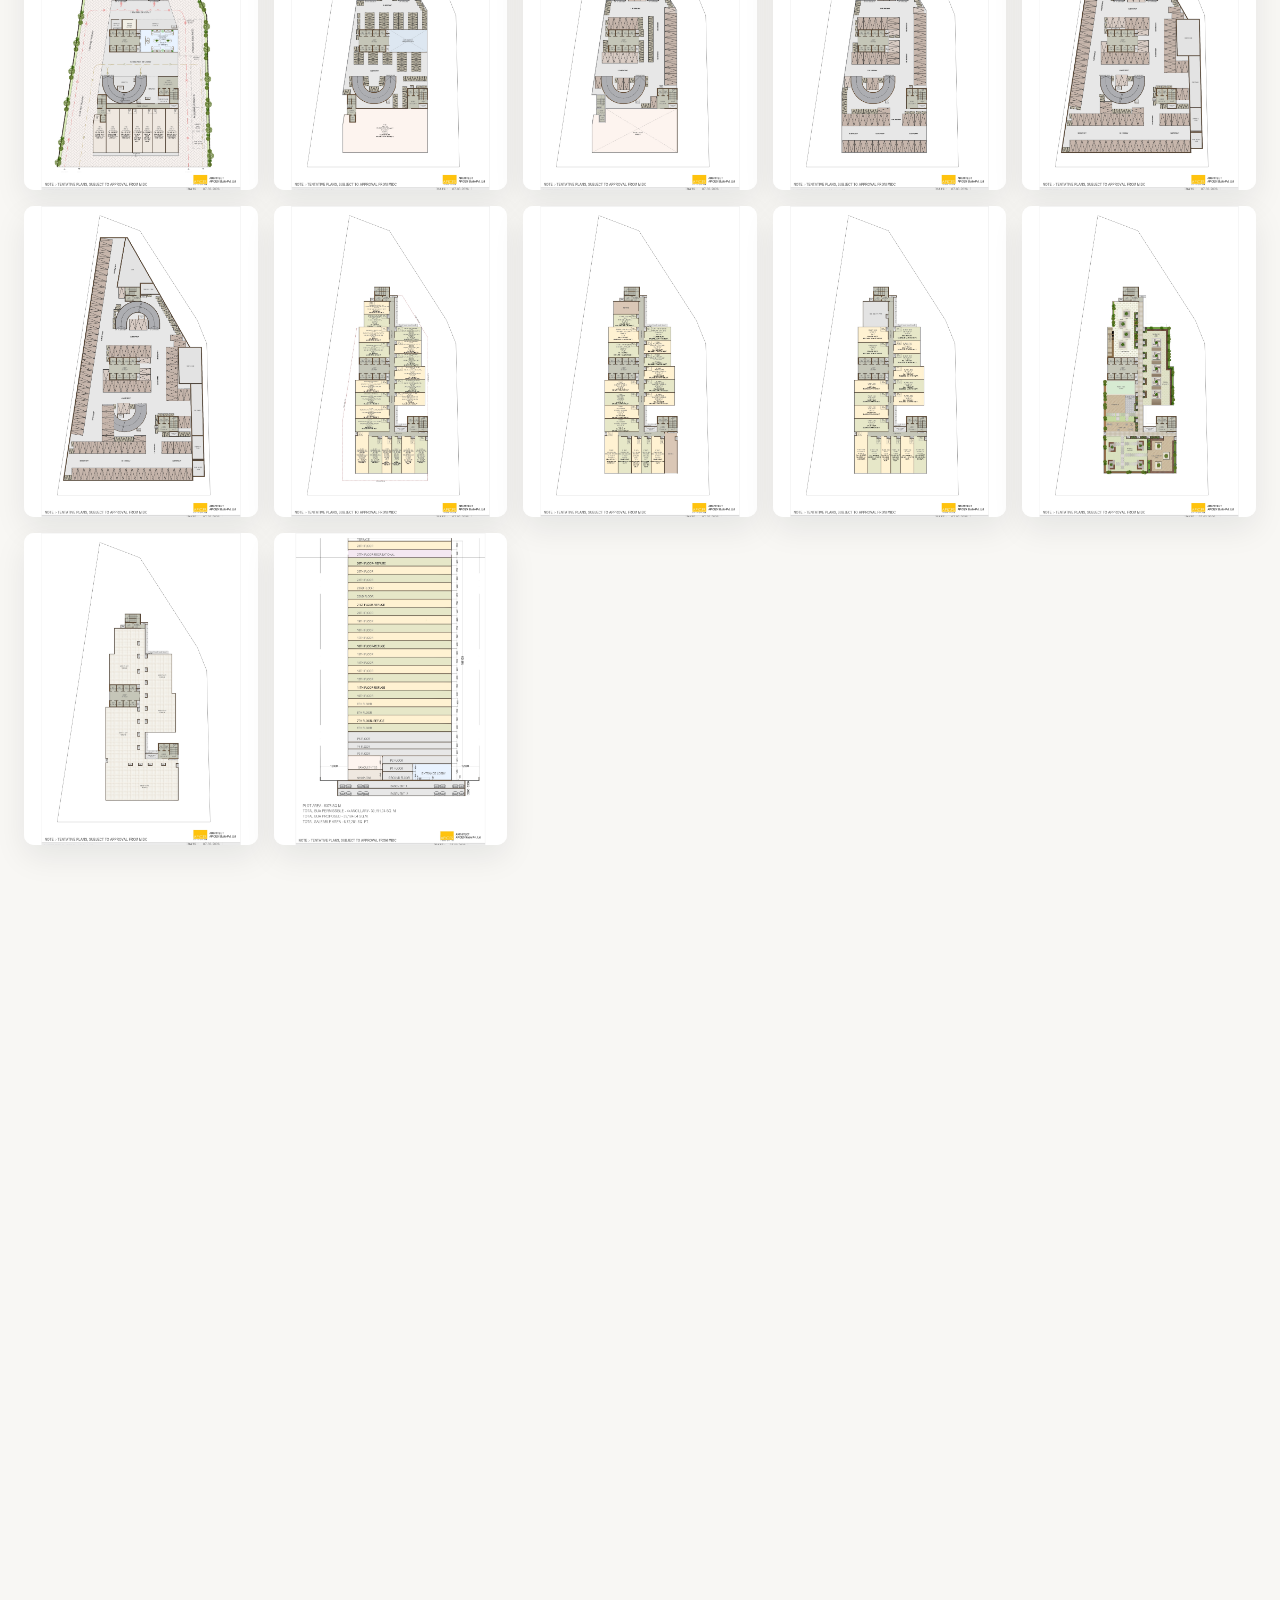
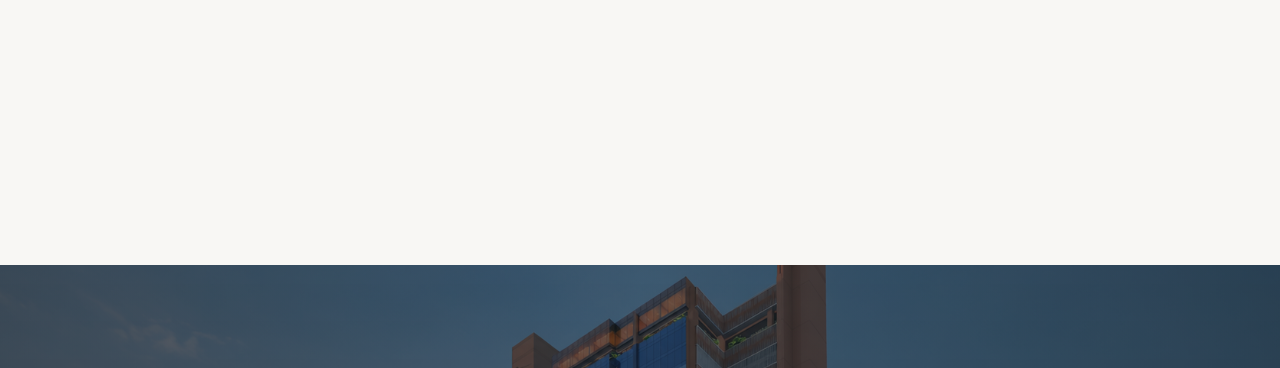
==== commit 7753800c: "style(pricing): update price pill font family and letter spacing" ====
--- a/index.html
+++ b/index.html
@@ -37,7 +37,7 @@
     <link rel="preconnect" href="https://fonts.googleapis.com/" />
     <link rel="preconnect" href="https://fonts.gstatic.com/" crossorigin />
     <link
-      href="https://fonts.googleapis.com/css2?family=Cormorant+Garamond:wght@500;600;700&family=Manrope:wght@400;500;600;700;800&family=Anton&display=swap"
+      href="https://fonts.googleapis.com/css2?family=Cormorant+Garamond:wght@500;600;700&family=Manrope:wght@400;500;600;700;800&display=swap"
       rel="stylesheet"
     />
     <link
--- a/css/style2b04.css
+++ b/css/style2b04.css
@@ -775,20 +775,13 @@
 .price-pill strong {
   color: var(--gold-soft);
   font-size: 2.5rem;
-  letter-spacing: 0.06em;
+  letter-spacing: 0.08em;
   line-height: 1;
-  font-family: "Anton", sans-serif;
+  font-family: Impact, "Arial Narrow", "Arial Black", sans-serif;
   font-weight: 400;
-}
-
-.price-num {
-  font-size: 2.5rem;
-  font-weight: 400;
-  font-family: "Anton", sans-serif;
-  vertical-align: middle;
-  line-height: 1;
-  display: inline-block;
-}
+  font-style: normal;
+}
+
 
 .price-label {
   font-size: 0.75rem;
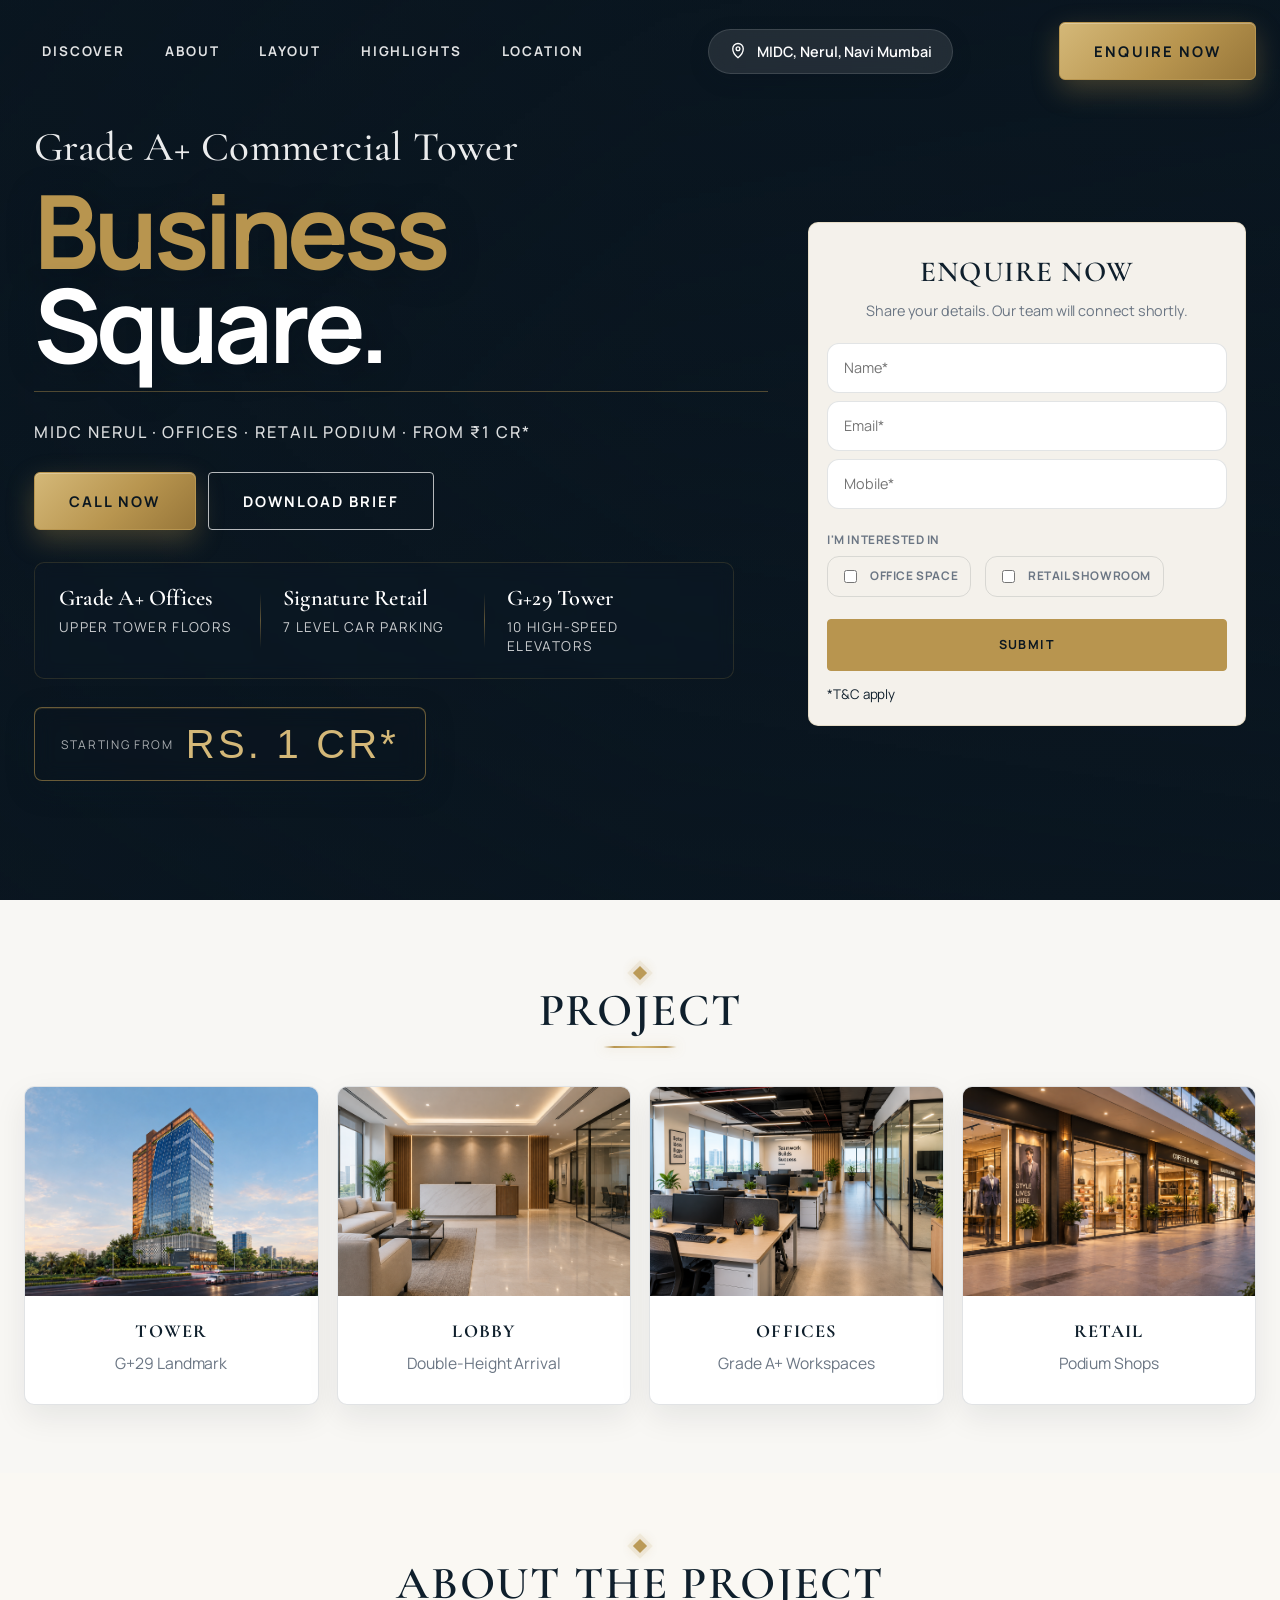
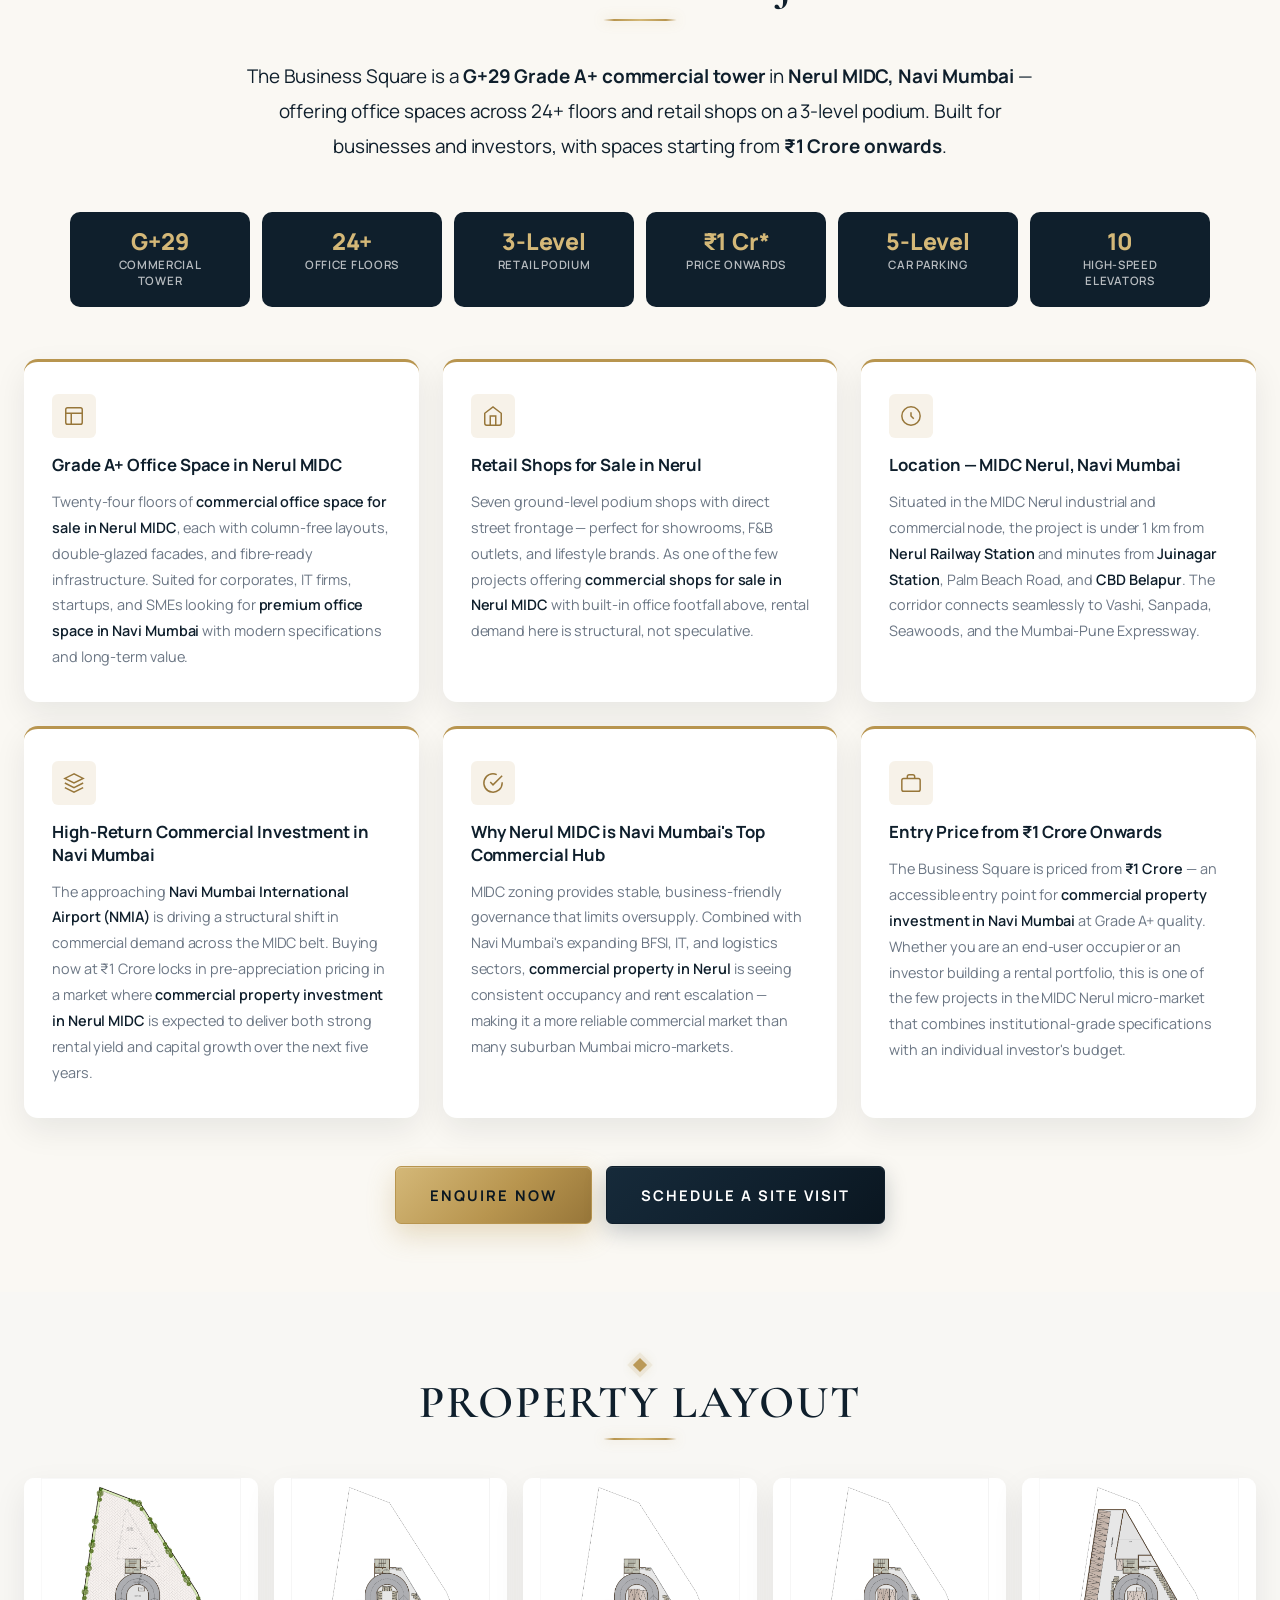
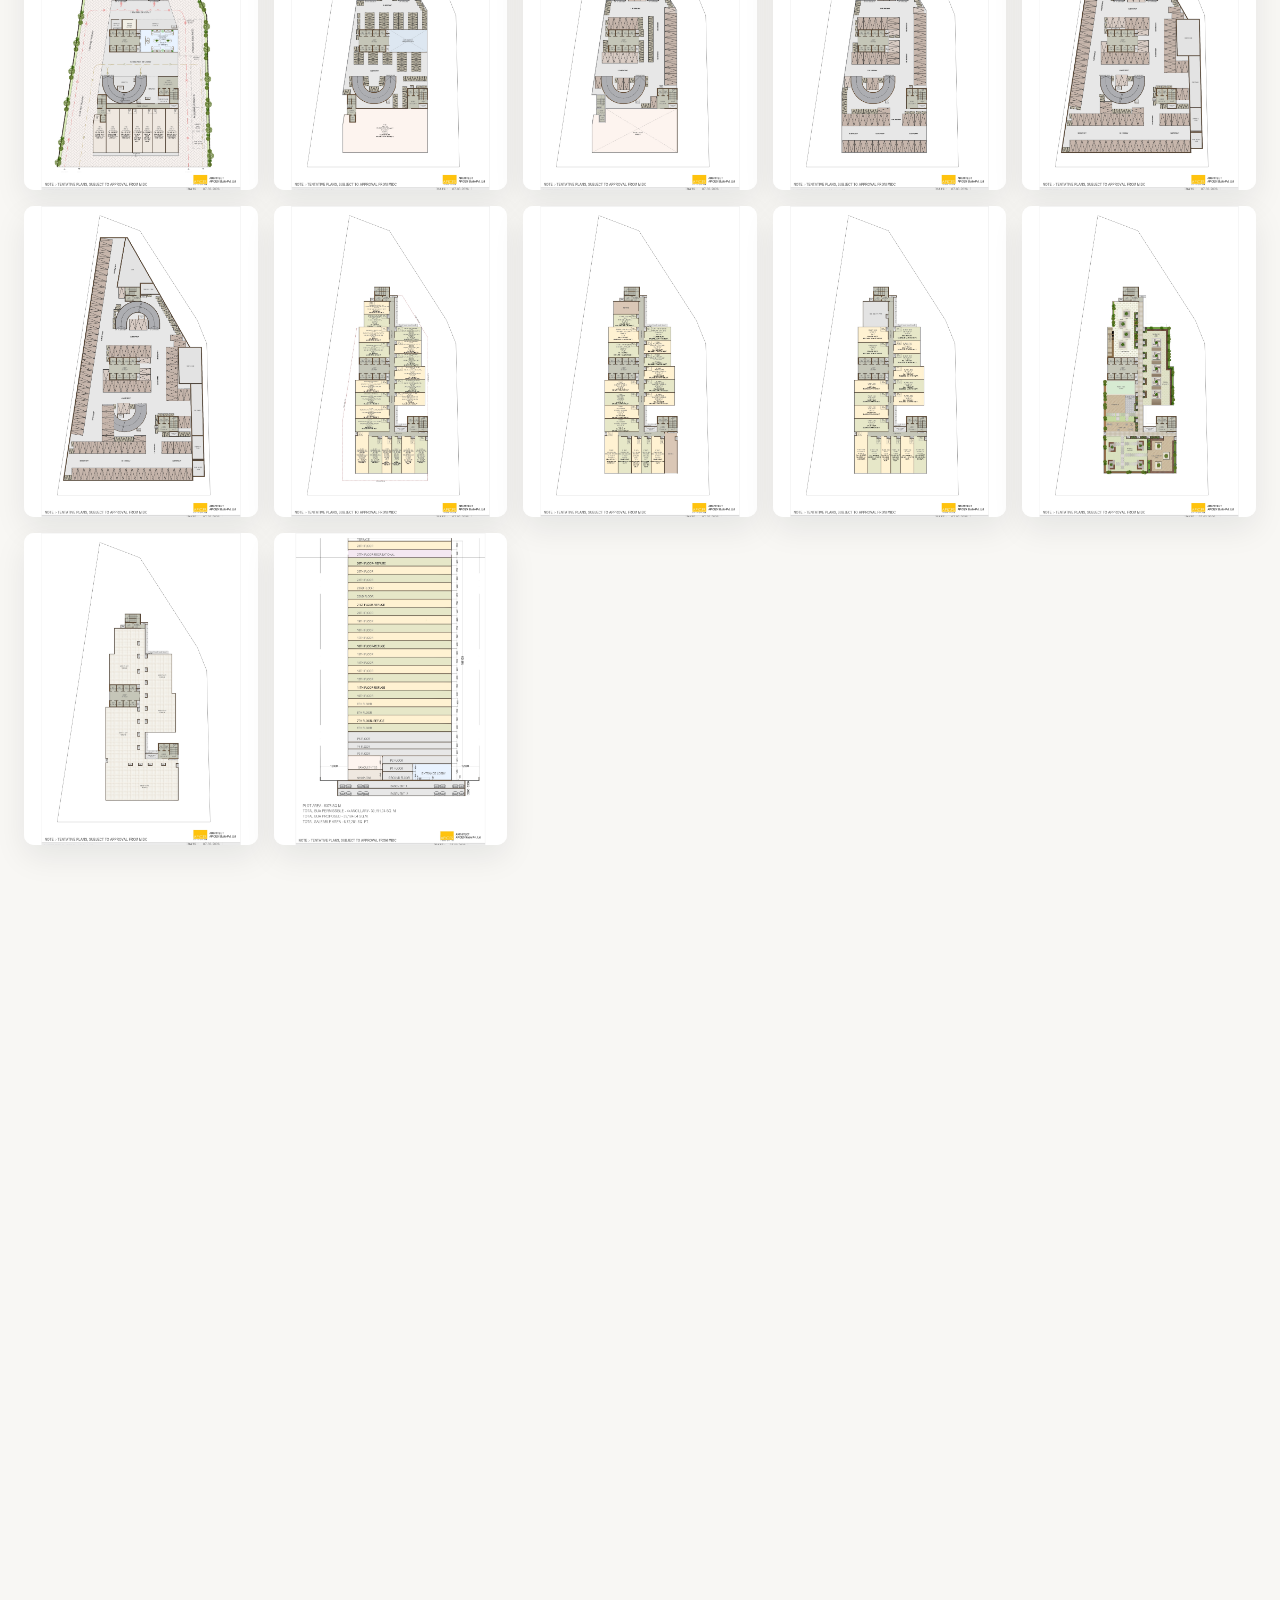
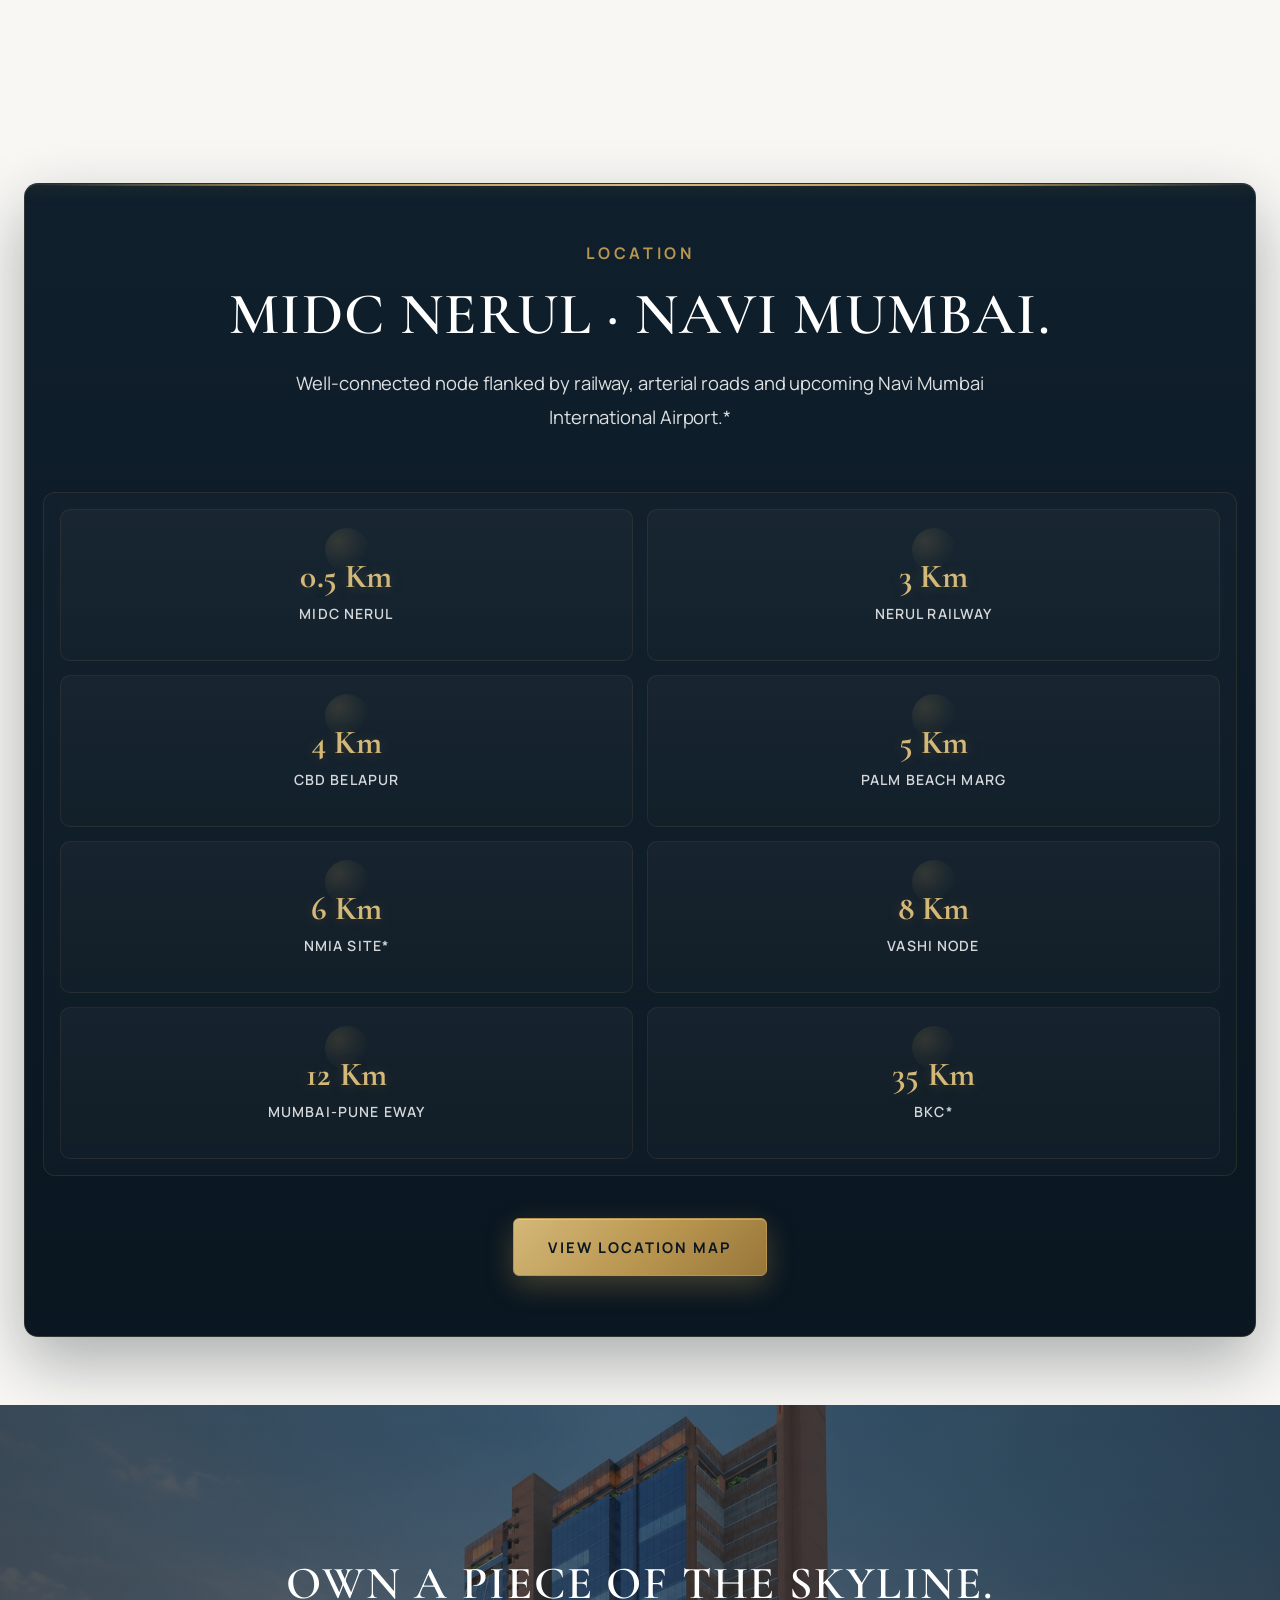
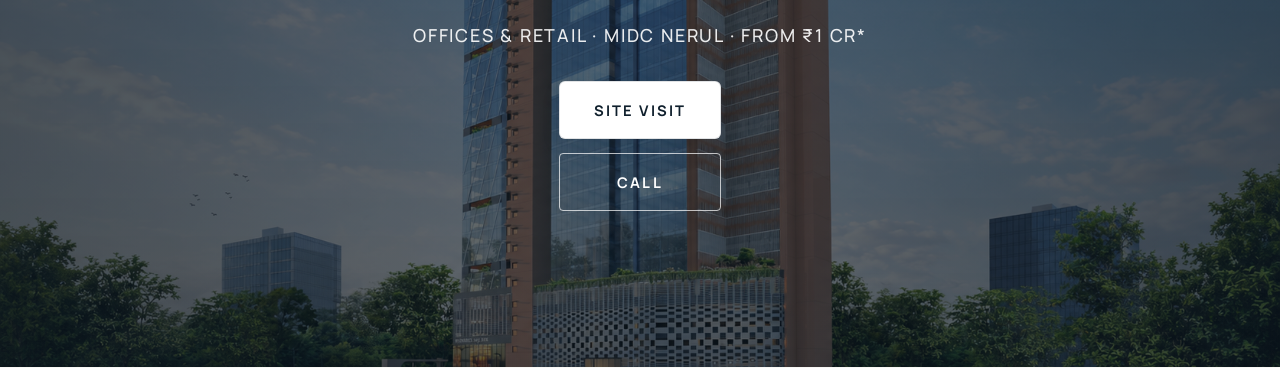
==== commit 02df5ac8: "chore(server): add .htaccess for cache control and gzip compression" ====
--- a/index.html
+++ b/index.html
@@ -44,7 +44,7 @@
       rel="stylesheet"
       href="cdn.jsdelivr.net/npm/slick-carousel@1.8.1/slick/slick.css"
     />
-    <link rel="stylesheet" href="css/style2b04.css?var=0.4" />
+    <link rel="stylesheet" href="css/style2b04.css?var=2.0" />
 
     <!-- JSON-LD Structured Data -->
     <script type="application/ld+json">
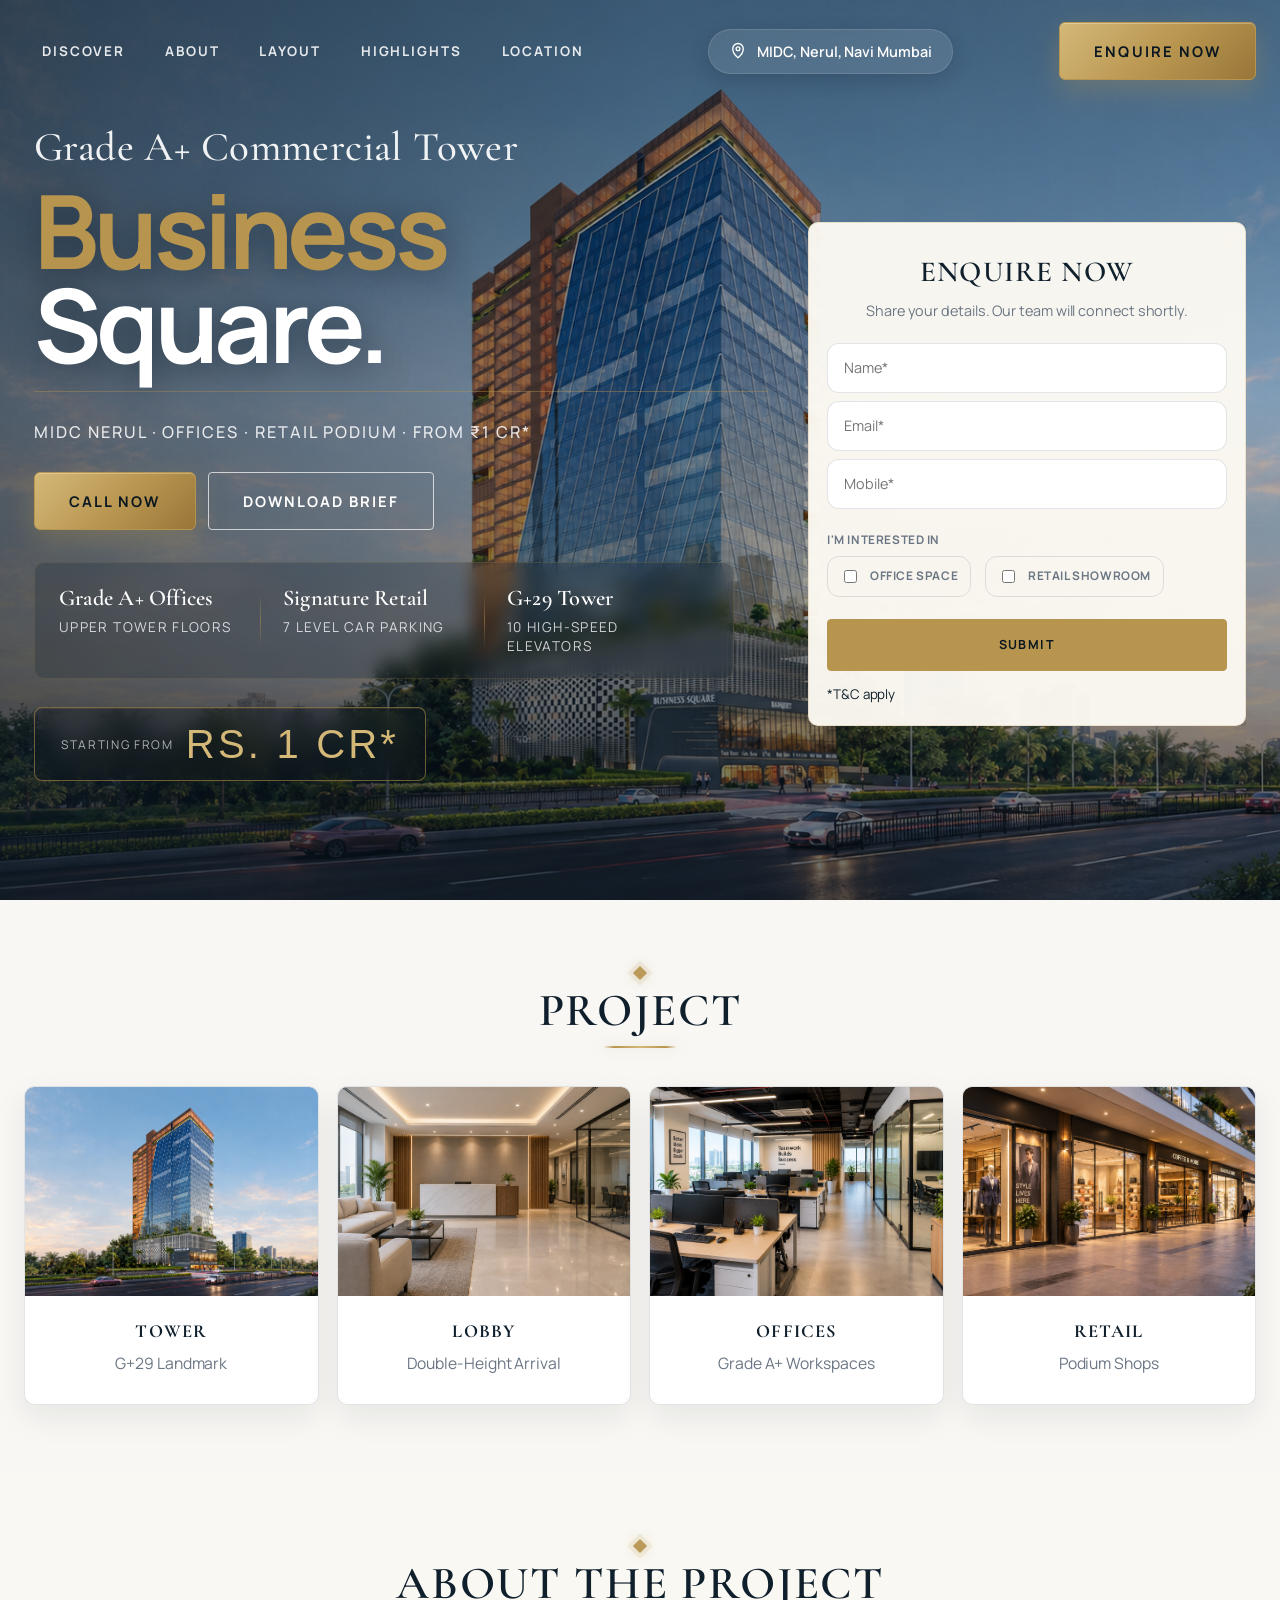
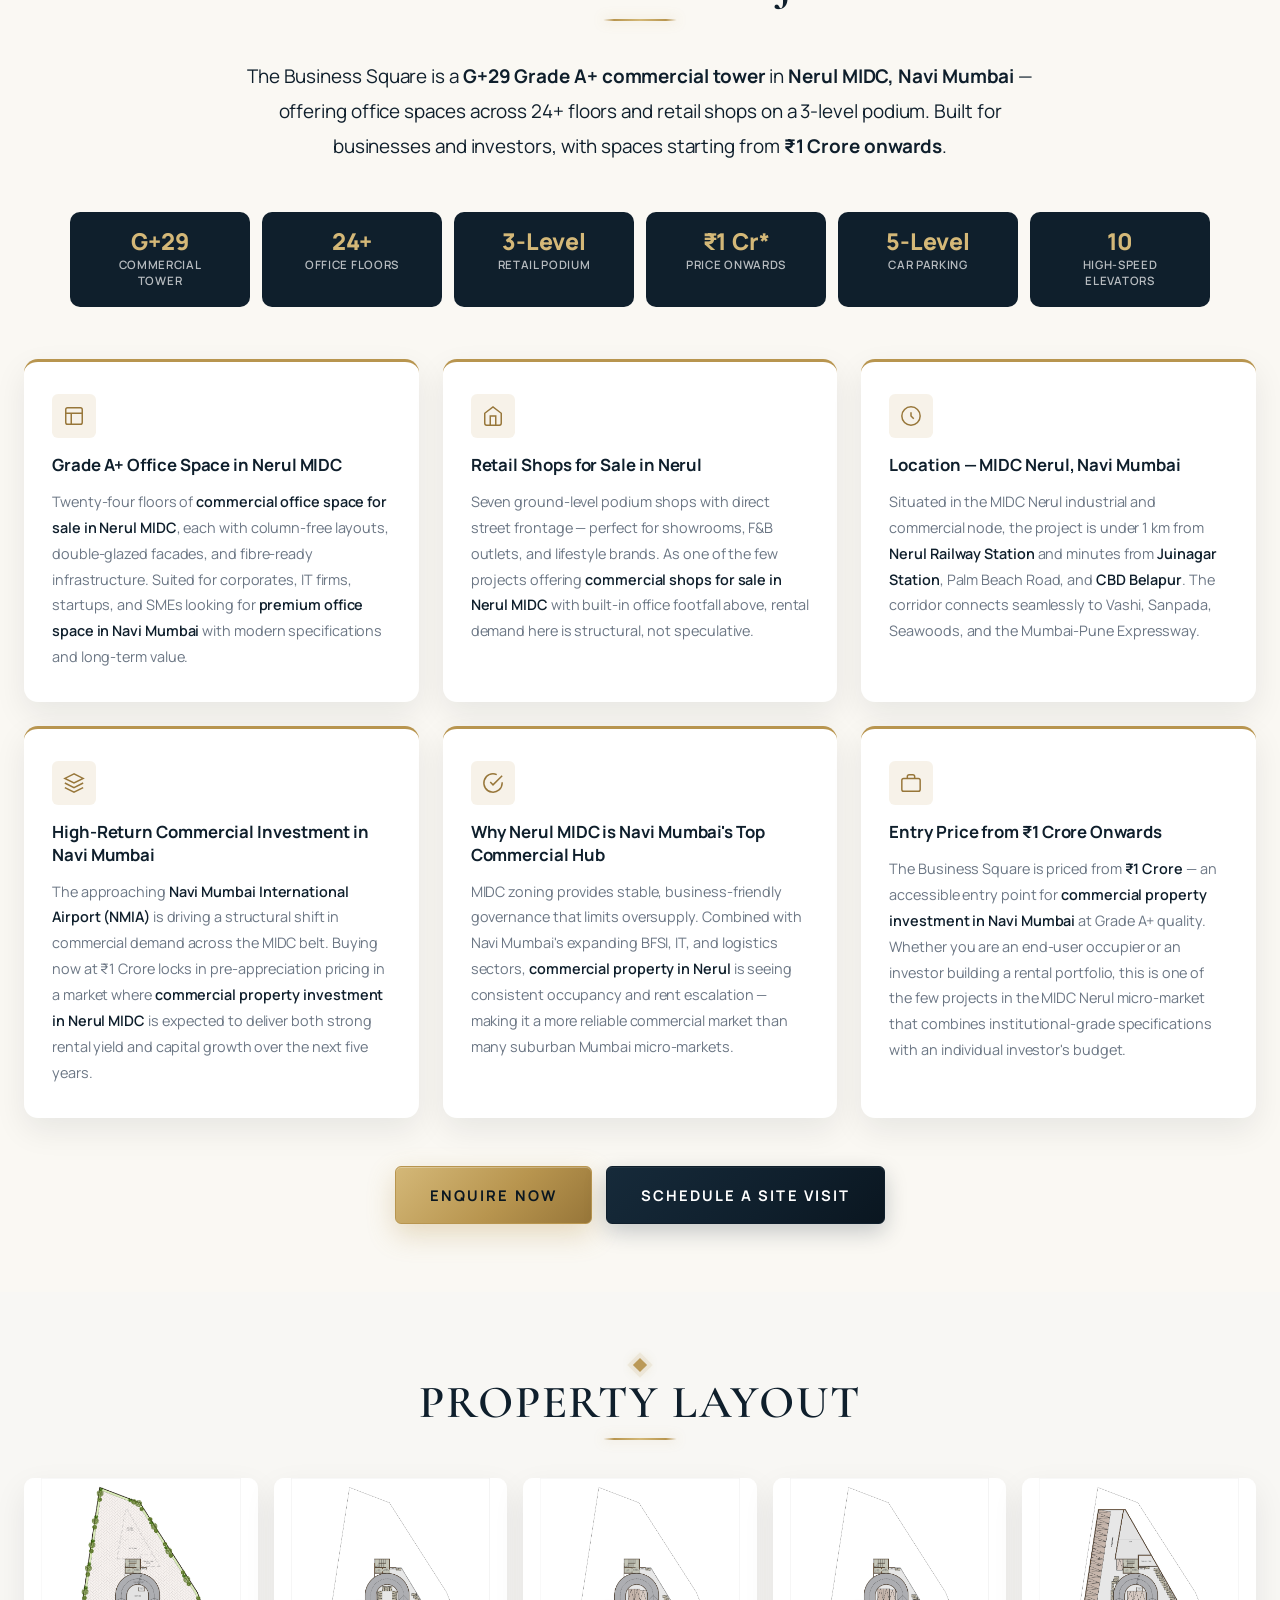
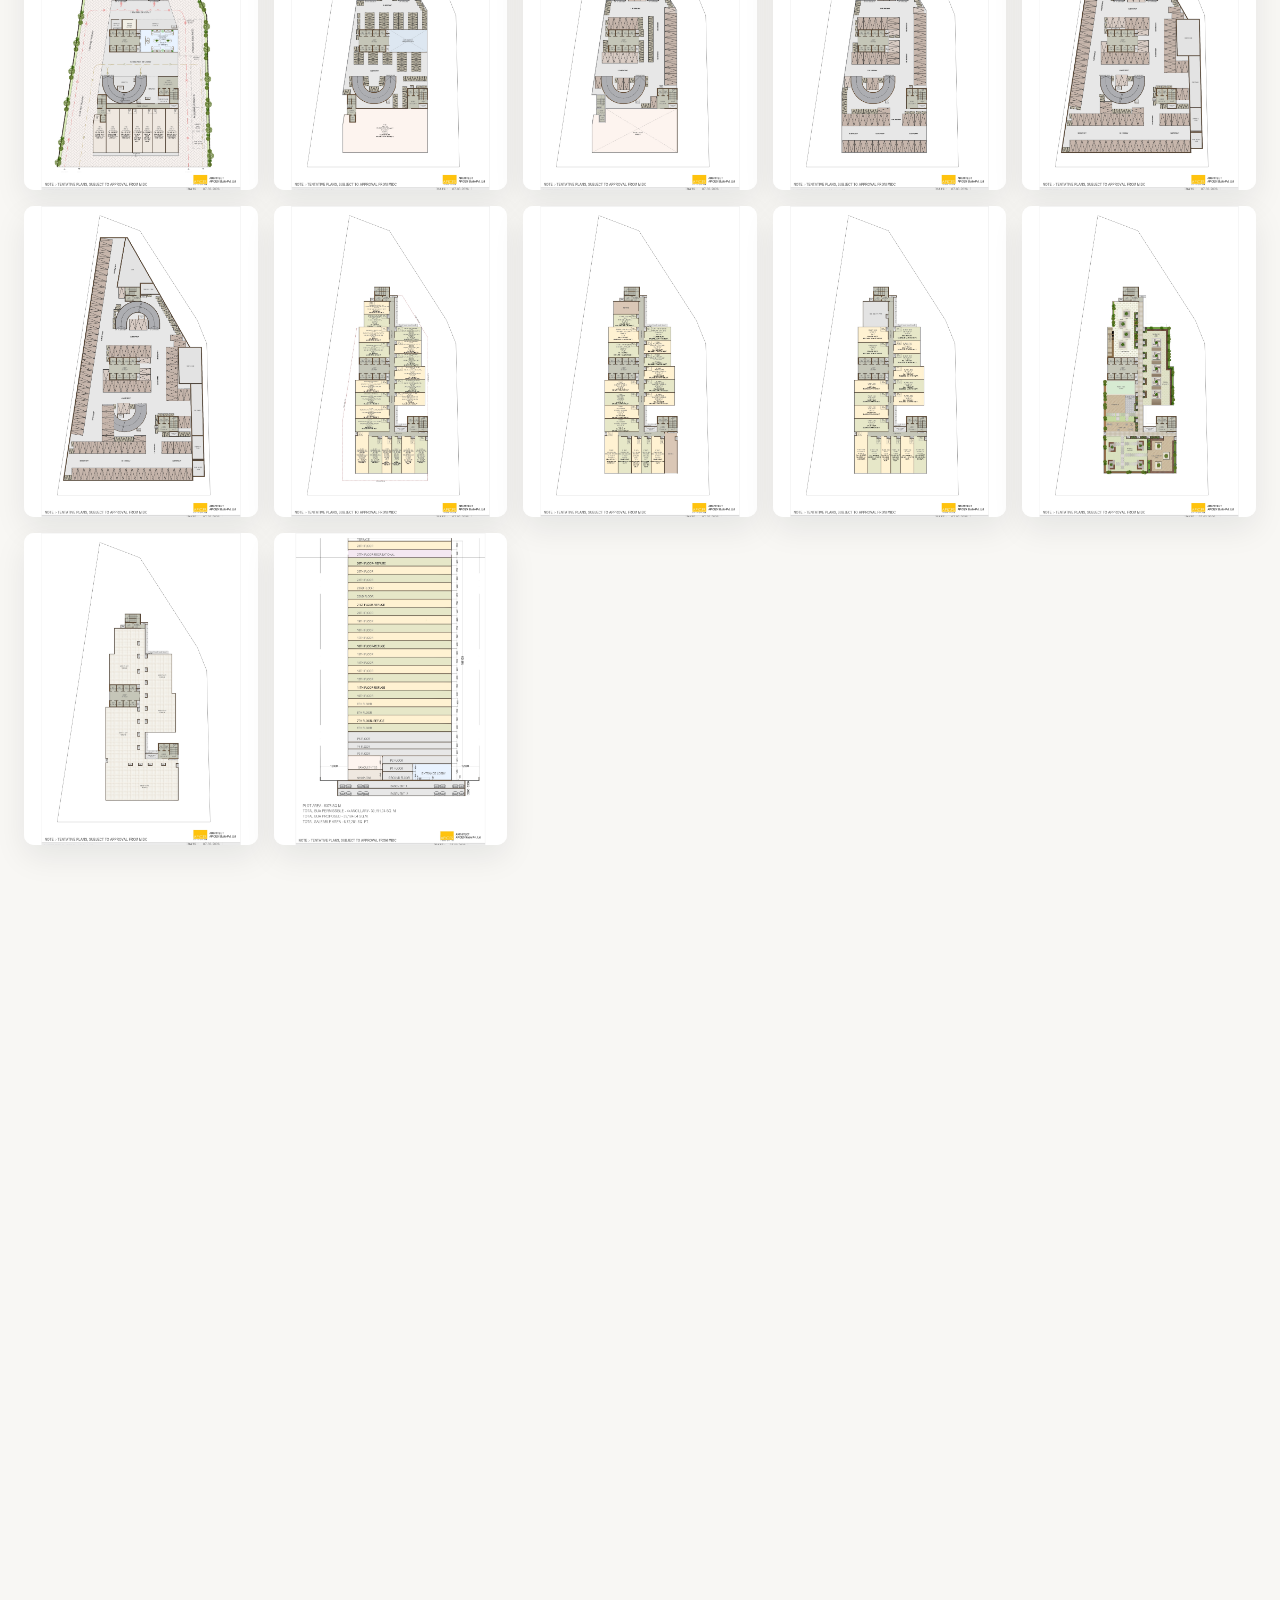
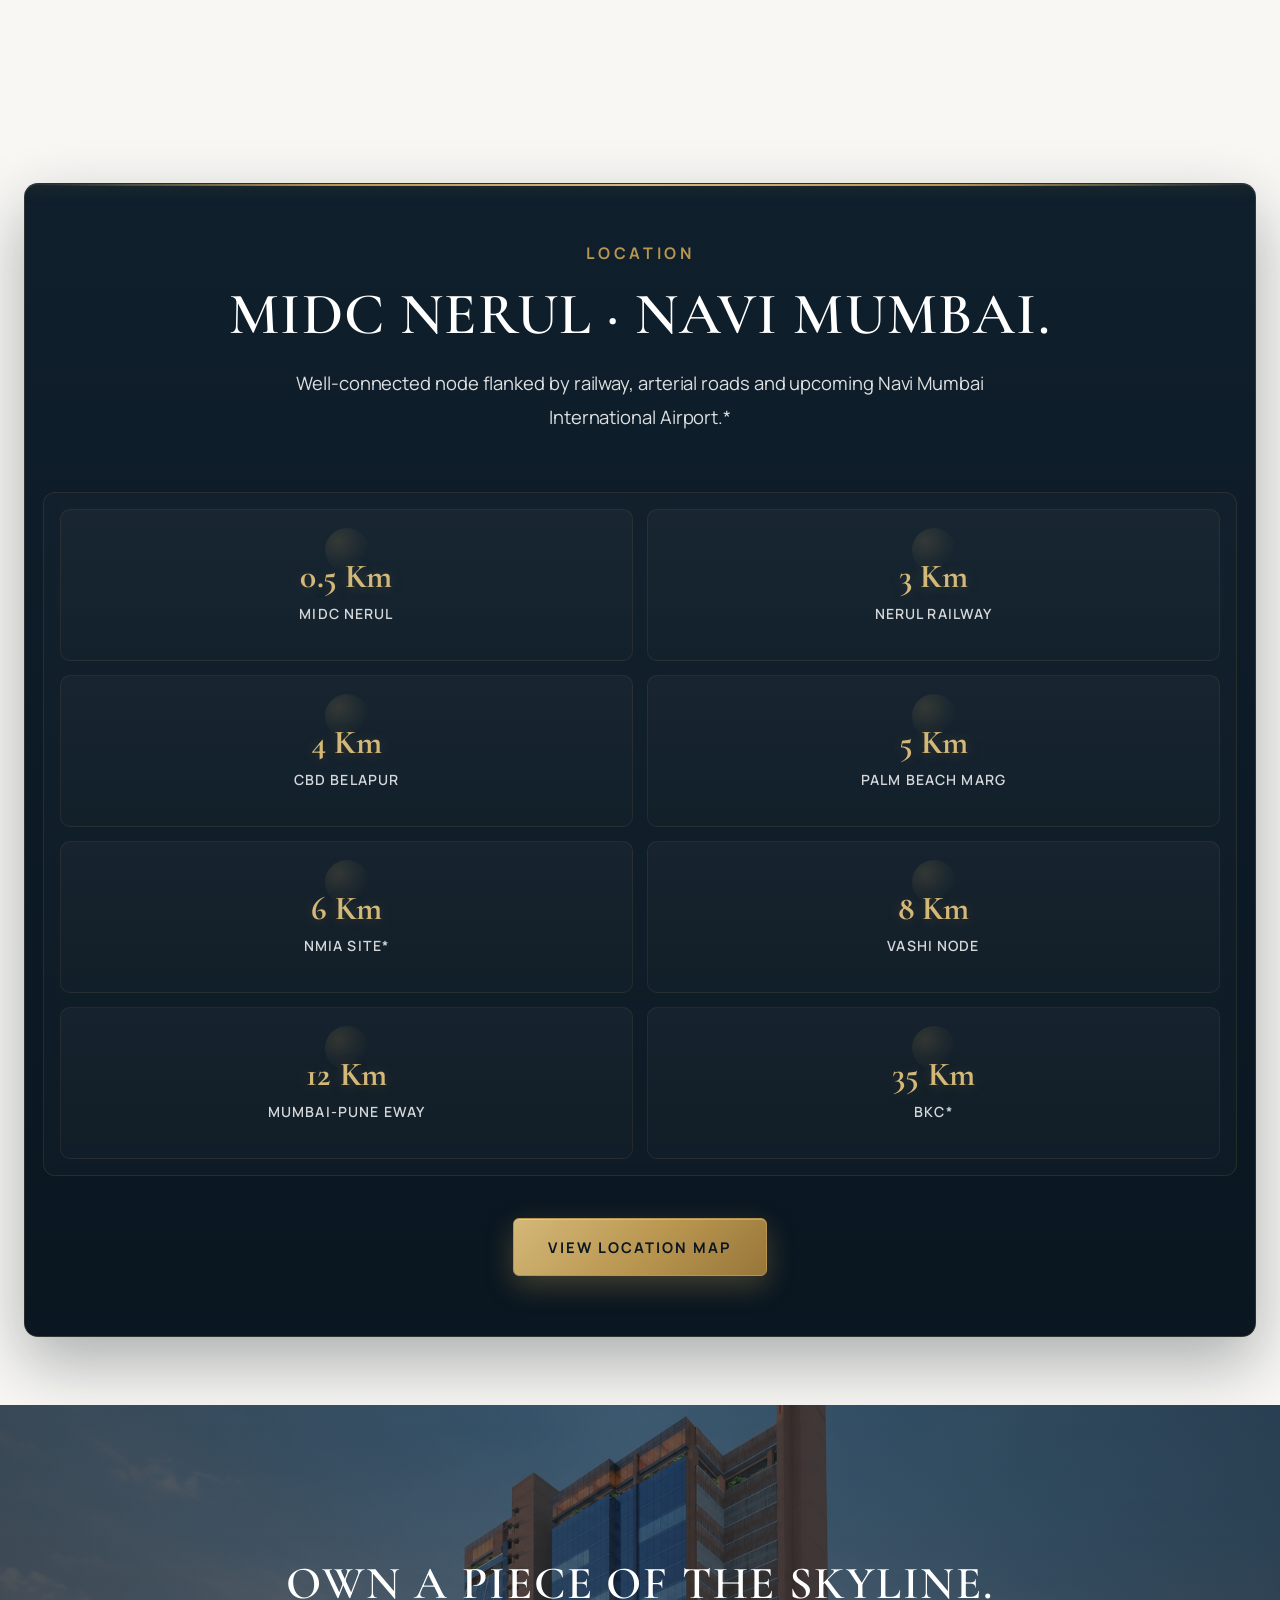
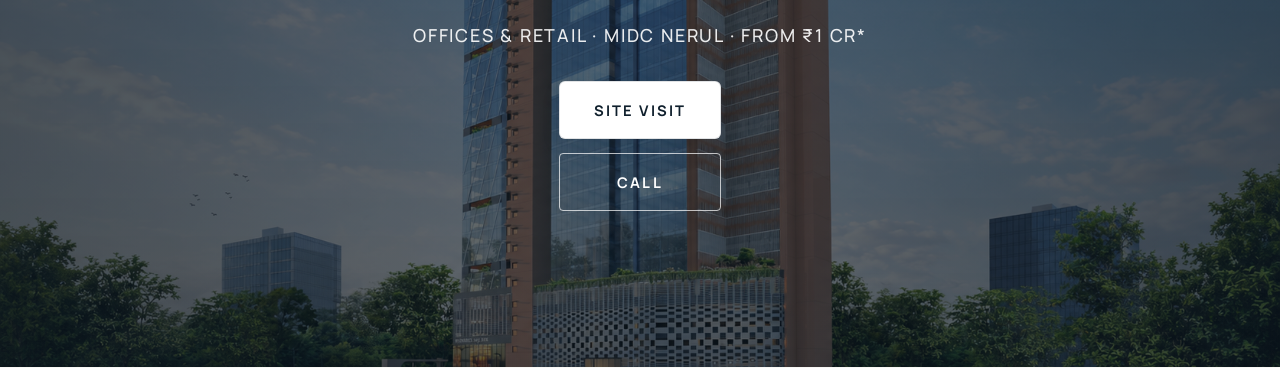
==== commit 519ab666: "feat: add google ads lead form conversion tracking" ====
--- a/index.html
+++ b/index.html
@@ -2,6 +2,25 @@
 <html lang="en">
   
 <head>
+    <!-- Google tag (gtag.js) — Google Ads AW-18471400653 -->
+    <script async src="https://www.googletagmanager.com/gtag/js?id=AW-18471400653"></script>
+    <script>
+      window.dataLayer = window.dataLayer || [];
+      function gtag(){dataLayer.push(arguments);}
+      gtag('js', new Date());
+      gtag('config', 'AW-18471400653');
+
+      // Google Ads conversion — "Submit lead form"
+      // Replace PLACEHOLDER_LABEL with the conversion label from Google Ads
+      // (Goals → Conversions → "Submit lead form" → Tag setup).
+      window.BS_ADS_SUBMIT_LEAD_SEND_TO = 'AW-18471400653/PLACEHOLDER_LABEL';
+
+      // Called only after the enquiry form is confirmed submitted by contact.php
+      window.trackSubmitLeadFormConversion = function () {
+        if (typeof gtag !== 'function') return;
+        gtag('event', 'conversion', { send_to: window.BS_ADS_SUBMIT_LEAD_SEND_TO });
+      };
+    </script>
     <meta charset="UTF-8" />
     <meta name="viewport" content="width=device-width, initial-scale=1.0" />
     <title>Commercial Property in Nerul MIDC | The Business Square | ₹1 Crore onwards</title>
@@ -1022,25 +1041,23 @@
     <script src="cdn.jsdelivr.net/npm/slick-carousel@1.8.1/slick/slick.min.js"></script>
     <script src="js/script2b04.js?var=0.1"></script>
     <script>
-      document.querySelectorAll('.modal-form').forEach(function (form) {
-        form.addEventListener('submit', function (e) {
-          e.preventDefault();
-          if (!form.checkValidity()) return;
-
-          const submitButton = form.querySelector('.modal-form__submit');
-          if (submitButton) {
-            submitButton.classList.add('is-submitting');
-            submitButton.disabled = true;
-            submitButton.textContent = 'Submitting...';
-          }
-
-          const data = new FormData(form);
-          fetch('contact.php', {
-            method: 'POST',
-            body: data,
-          })
+      // Shared enquiry submit flow — used by the inline enquiry card form and by
+      // the modal form cloned from #leadFormTemplate at runtime.
+      function submitEnquiryForm(form) {
+        const submitButton = form.querySelector('.modal-form__submit');
+        if (submitButton) {
+          submitButton.classList.add('is-submitting');
+          submitButton.disabled = true;
+          submitButton.textContent = 'Submitting...';
+        }
+
+        const data = new FormData(form);
+        fetch('contact.php', {
+          method: 'POST',
+          body: data,
+        })
           .then(function (response) {
-            return response.json().then(function(json) {
+            return response.json().then(function (json) {
               return { ok: response.ok, json: json };
             });
           })
@@ -1051,6 +1068,12 @@
                 submitButton.textContent = '✓ Submitted!';
                 submitButton.style.background = '#2d6a4f';
               }
+
+              // Google Ads conversion — fires only after contact.php confirms the submission
+              if (typeof window.trackSubmitLeadFormConversion === 'function') {
+                window.trackSubmitLeadFormConversion();
+              }
+
               setTimeout(function () {
                 var modal = form.closest('.modal');
                 if (modal) {
@@ -1082,7 +1105,14 @@
             }
             alert('Network error. Please check your connection and try again.');
           });
-        });
+      }
+
+      document.addEventListener('submit', function (e) {
+        const form = e.target && e.target.closest ? e.target.closest('form.modal-form') : null;
+        if (!form) return;
+        e.preventDefault();
+        if (!form.checkValidity()) return;
+        submitEnquiryForm(form);
       });
 
 
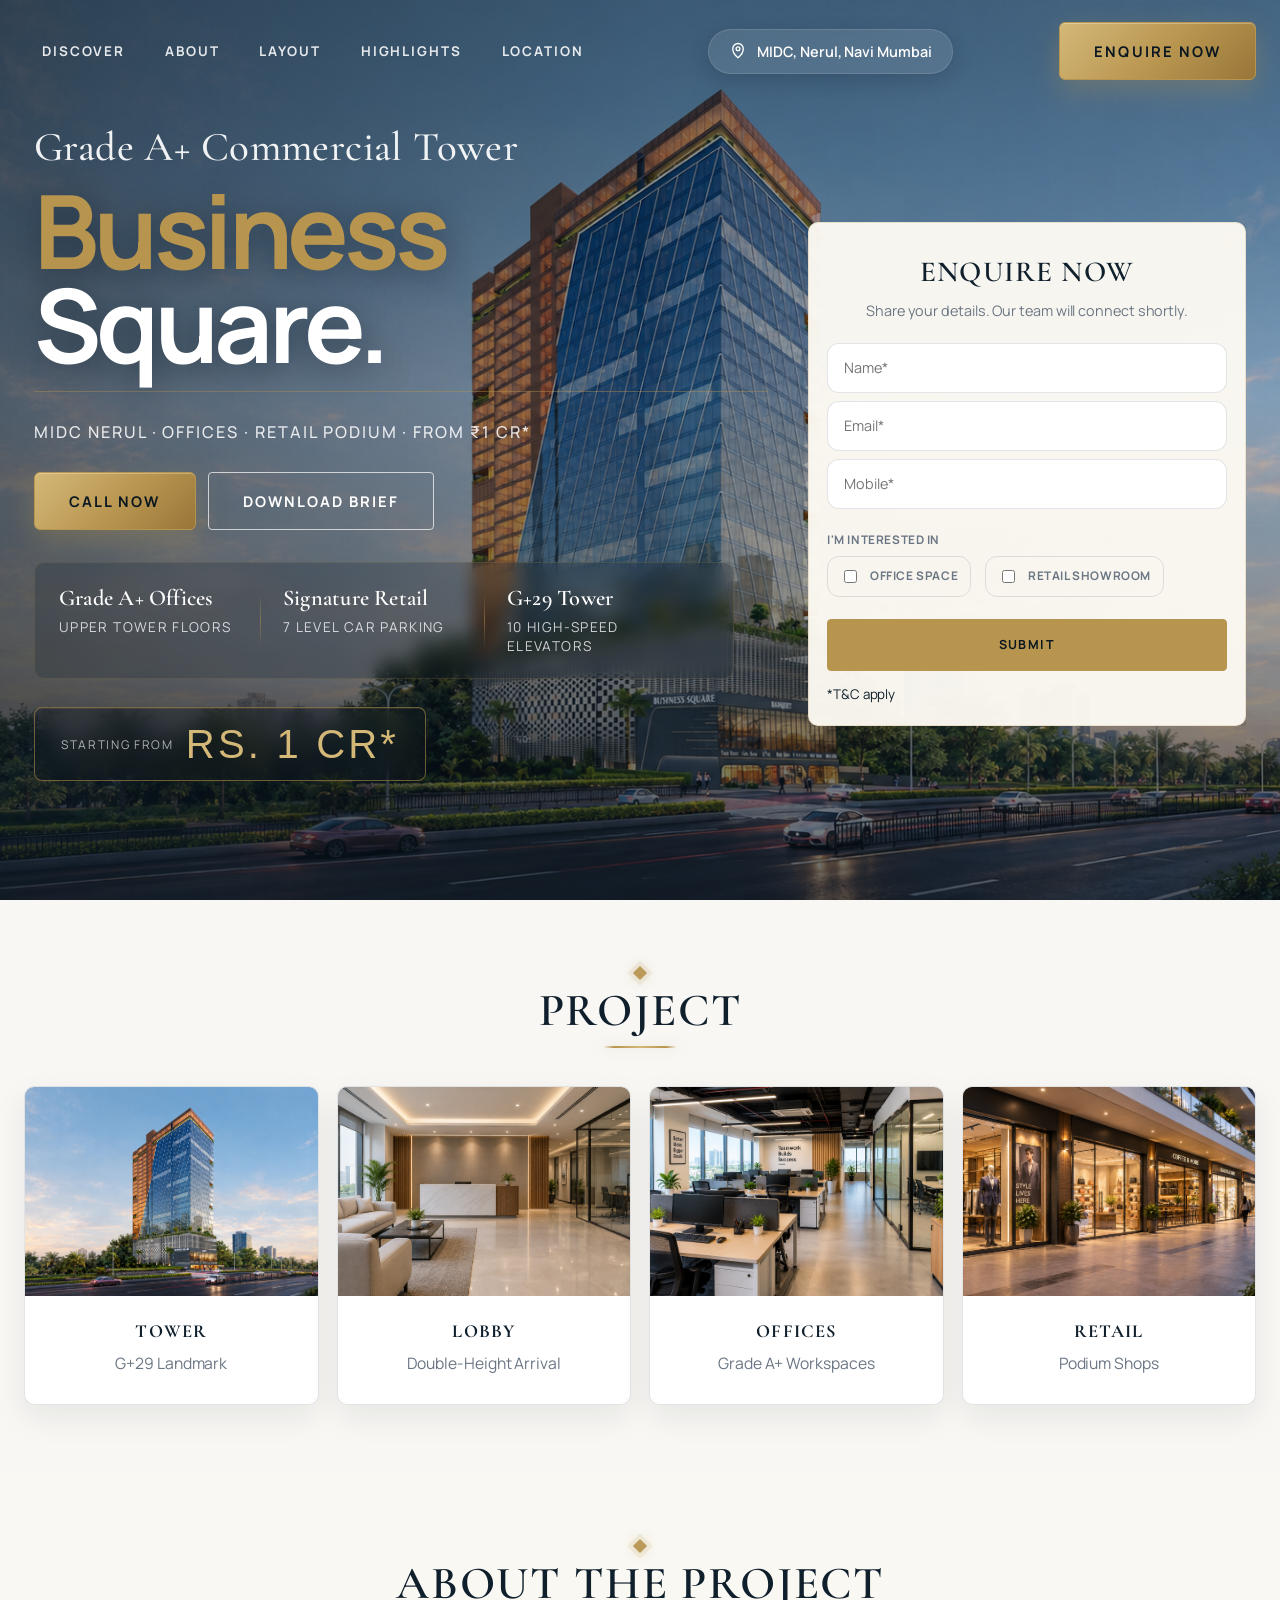
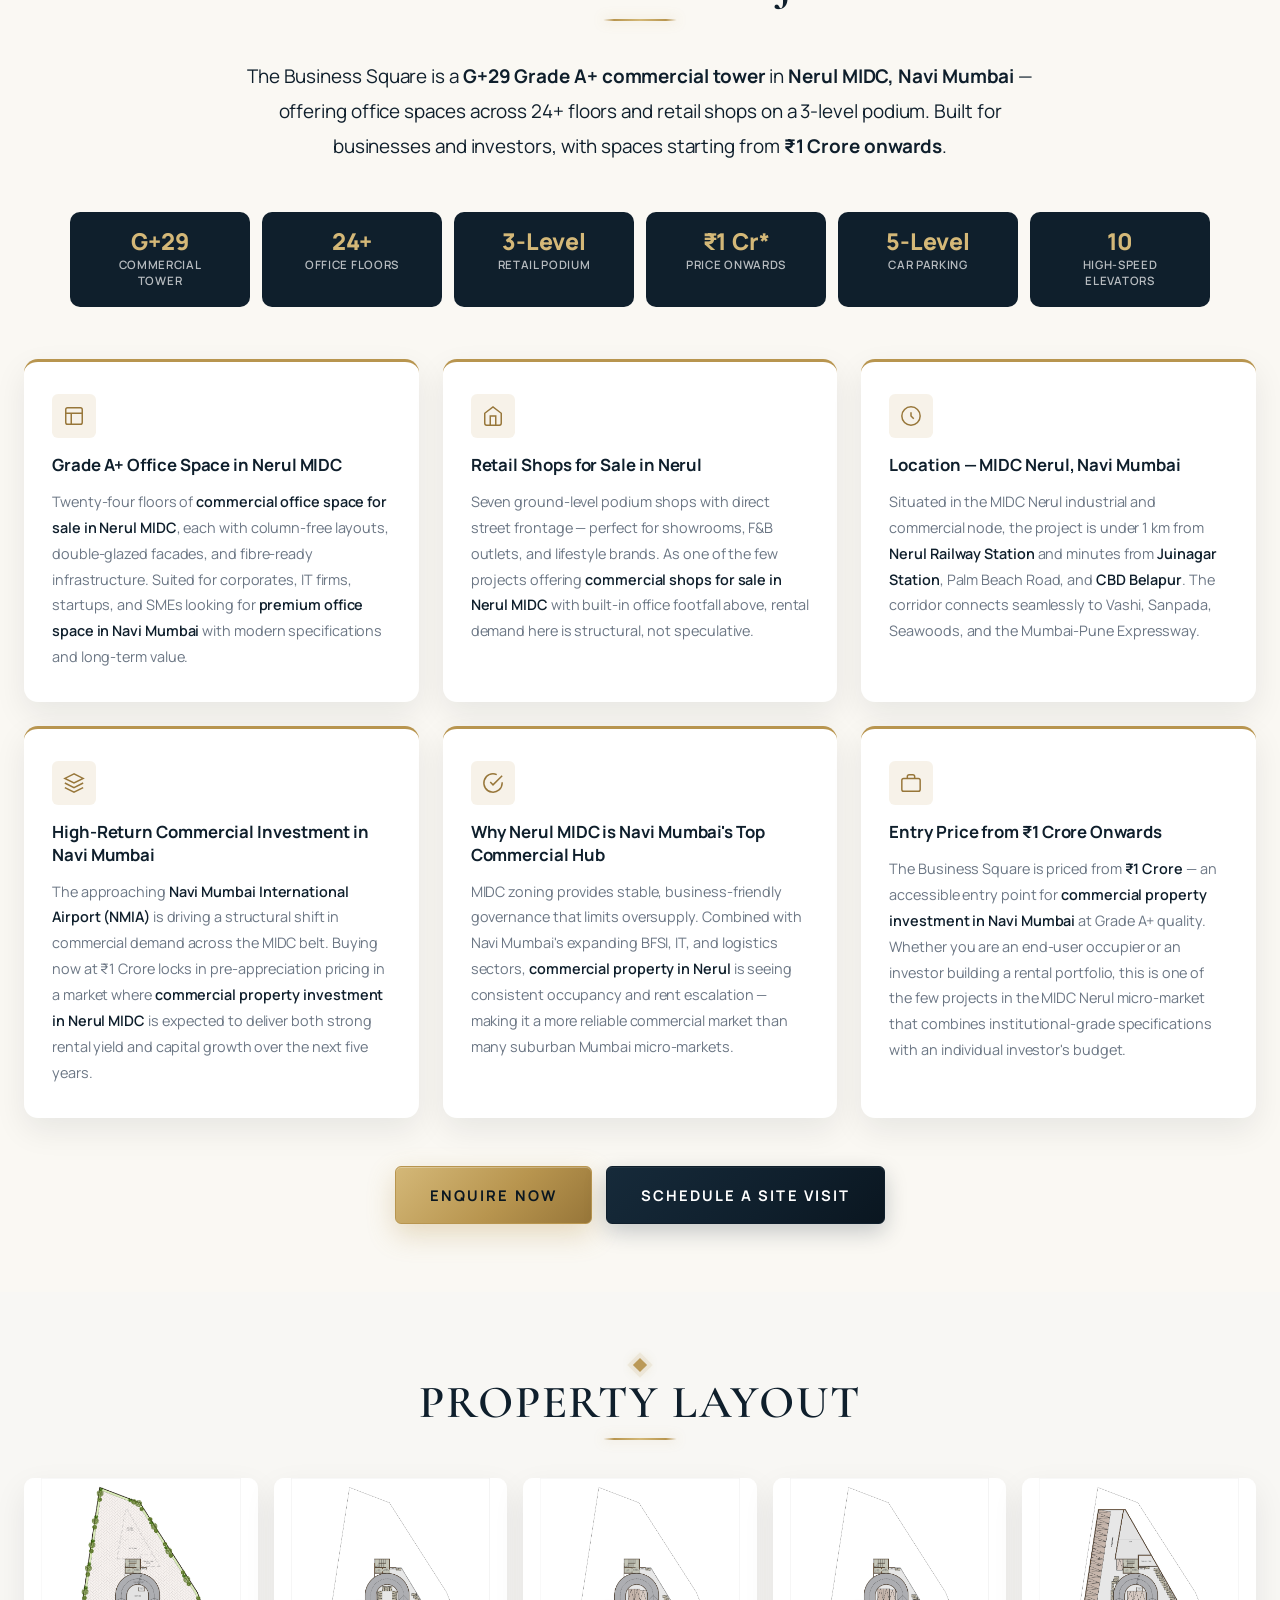
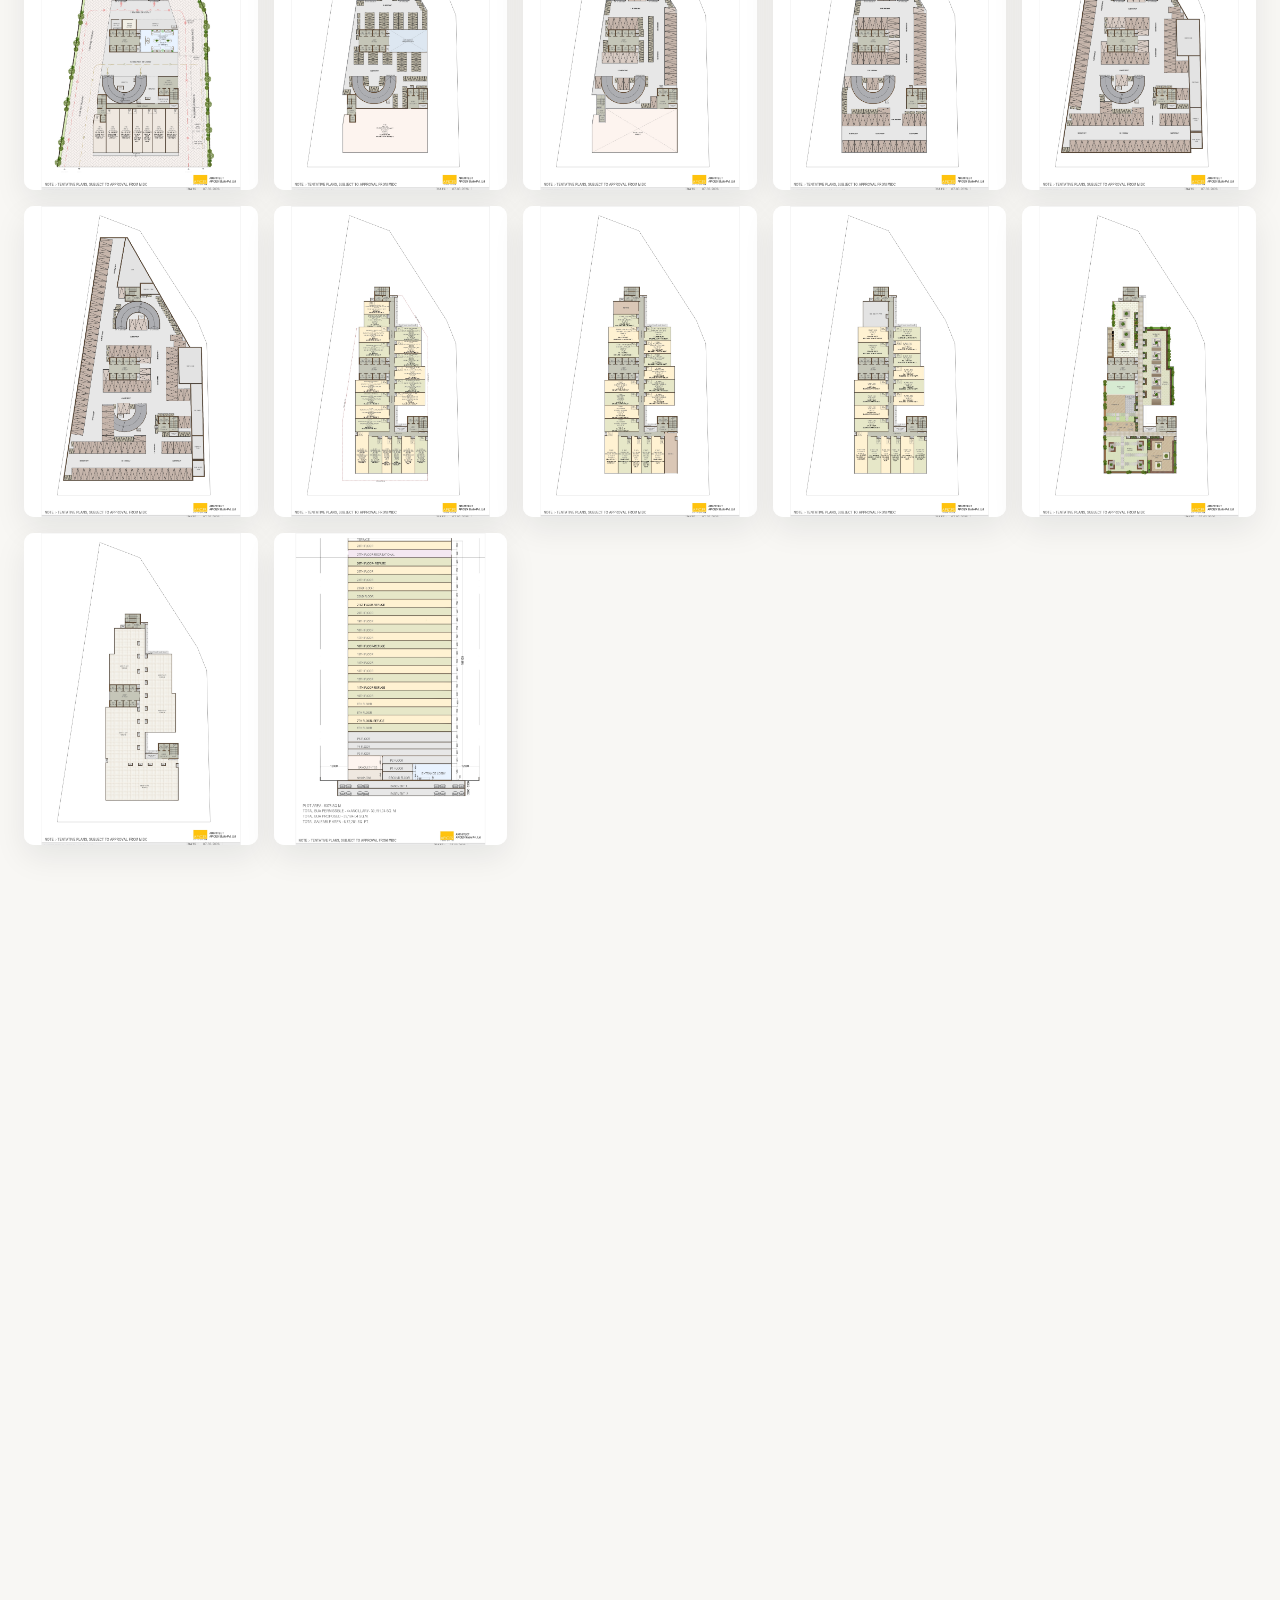
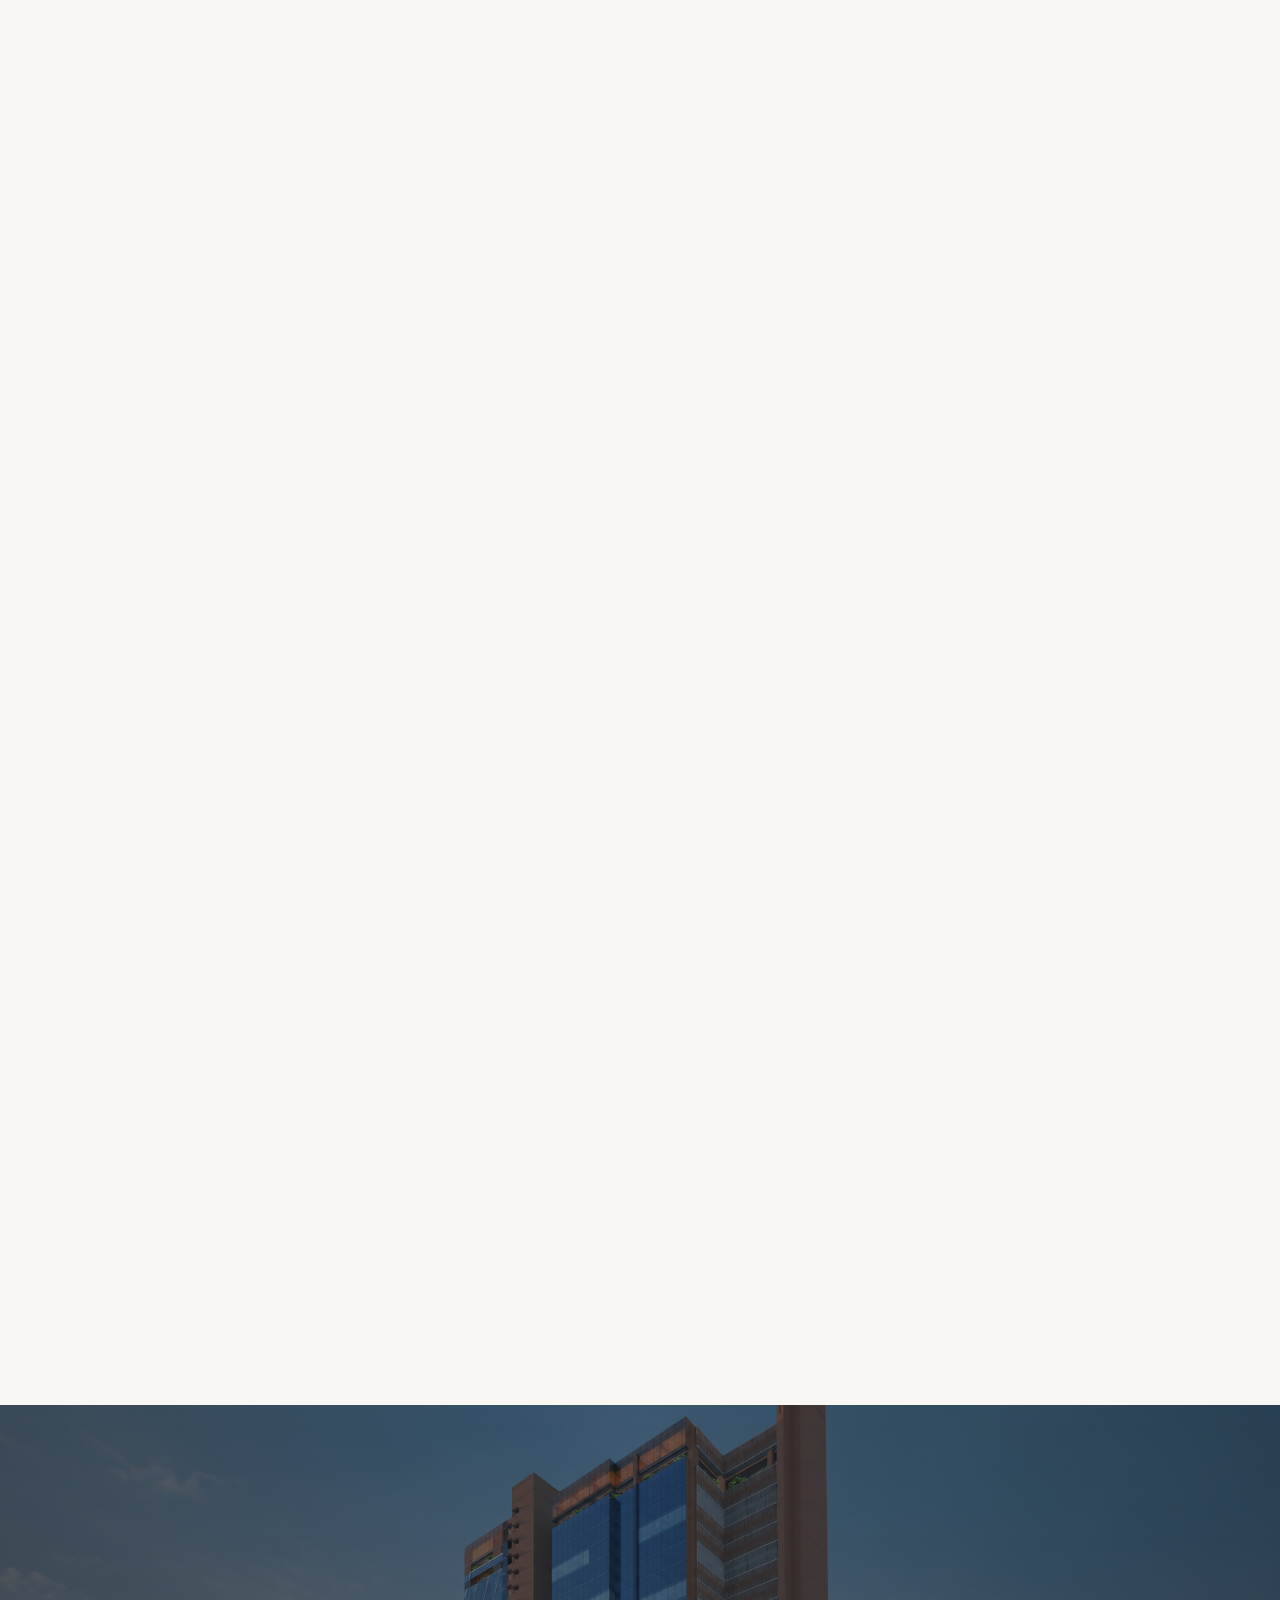
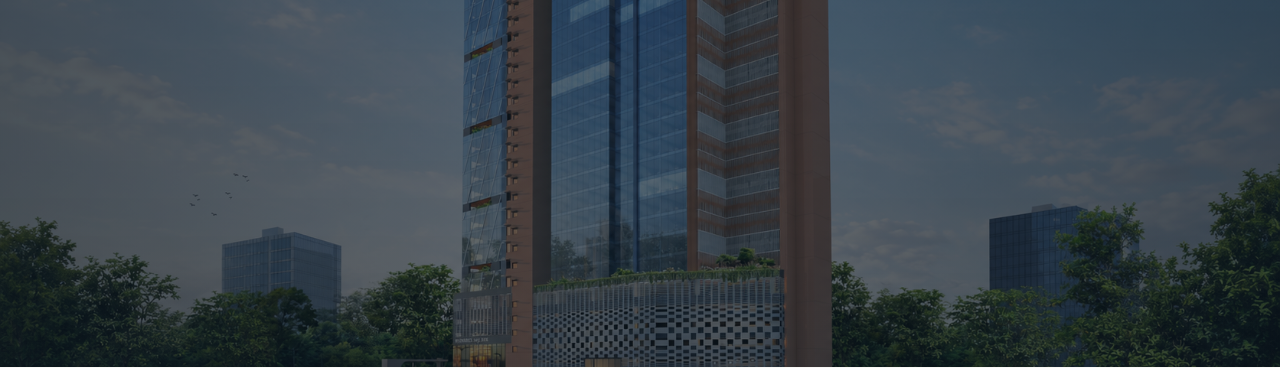
==== commit 52741f65: "fix(analytics): use real Google Ads conversion label and harden enquiry handler Replaces the placeho" ====
--- a/index.html
+++ b/index.html
@@ -2,23 +2,83 @@
 <html lang="en">
   
 <head>
-    <!-- Google tag (gtag.js) — Google Ads AW-18471400653 -->
+    <!-- Google tag (gtag.js) — Google Ads base tag AW-18471400653.
+         Installed once in the shared <head>. Base tag only: no conversion
+         is sent here and no visitor data is included. -->
     <script async src="https://www.googletagmanager.com/gtag/js?id=AW-18471400653"></script>
     <script>
       window.dataLayer = window.dataLayer || [];
       function gtag(){dataLayer.push(arguments);}
       gtag('js', new Date());
       gtag('config', 'AW-18471400653');
-
-      // Google Ads conversion — "Submit lead form"
-      // Replace PLACEHOLDER_LABEL with the conversion label from Google Ads
-      // (Goals → Conversions → "Submit lead form" → Tag setup).
-      window.BS_ADS_SUBMIT_LEAD_SEND_TO = 'AW-18471400653/PLACEHOLDER_LABEL';
-
-      // Called only after the enquiry form is confirmed submitted by contact.php
-      window.trackSubmitLeadFormConversion = function () {
-        if (typeof gtag !== 'function') return;
-        gtag('event', 'conversion', { send_to: window.BS_ADS_SUBMIT_LEAD_SEND_TO });
+    </script>
+
+    <!-- ==========================================================================
+         GOOGLE ADS CONVERSION CONFIGURATION — SINGLE SOURCE OF TRUTH
+         Conversion action : "Business Square – Successful Enquiry"
+         Conversion type   : Lead form submission (enquiry form)
+
+         All values below were copied verbatim from the Google Ads account.
+         Do not substitute another ID or label.
+
+         If `conversionLabel` is ever blanked out, the base tag still loads,
+         the site and the enquiry form work exactly as before, and NO
+         conversion event is sent — a placeholder label can never fire.
+
+         A conversion ID/label is public information (it is visible in the page
+         source of any site that uses it), so nothing secret is exposed here.
+         Server credentials (SMTP passwords, API keys) are never placed in
+         front-end JavaScript.
+         ========================================================================== -->
+    <script>
+      window.BS_GOOGLE_ADS = {
+        // Must remain identical to the id= parameter of the Google tag loader above.
+        conversionId: 'AW-18471400653',
+        // Conversion action "Business Square – Successful Enquiry":
+        // Google Ads → Goals → Conversions → Tag setup.
+        conversionLabel: 'vSijCP3I1qQdEM3p7OdE',
+        // Fixed nominal lead value for this conversion action.
+        conversionValue: 1.0,
+        currency: 'INR'
+      };
+
+      // True only when a genuine label has been configured.
+      window.bsAdsConversionIsConfigured = function () {
+        var cfg = window.BS_GOOGLE_ADS || {};
+        var label = typeof cfg.conversionLabel === 'string' ? cfg.conversionLabel.trim() : '';
+        if (!cfg.conversionId || !label) return false;
+        // Defensive guard: never treat a placeholder as a real label.
+        if (/PLACEHOLDER|CONVERSION_LABEL|YOUR_/i.test(label)) return false;
+        return true;
+      };
+
+      // Fires the "Business Square – Successful Enquiry" conversion.
+      // Call ONLY after the backend has confirmed a successful enquiry.
+      // `submissionId` is the one-time id returned by contact.php and is used
+      // to guarantee one conversion per successful submission.
+      // No personal data is sent to Google — only the conversion destination,
+      // the fixed nominal value and the currency.
+      var bsAdsConversionFired = false;
+      window.trackSubmitLeadFormConversion = function (submissionId) {
+        if (bsAdsConversionFired) return false;
+        if (!window.bsAdsConversionIsConfigured()) return false;
+        if (typeof gtag !== 'function') return false;
+
+        var key = (typeof submissionId === 'string' && submissionId) ? 'bs_ads_conv_' + submissionId : null;
+        try {
+          if (key && window.sessionStorage && window.sessionStorage.getItem(key)) return false;
+          if (key && window.sessionStorage) window.sessionStorage.setItem(key, '1');
+        } catch (e) {
+          // Storage unavailable (private mode / blocked) — the in-page guard still applies.
+        }
+
+        bsAdsConversionFired = true;
+        gtag('event', 'conversion', {
+          send_to: window.BS_GOOGLE_ADS.conversionId + '/' + window.BS_GOOGLE_ADS.conversionLabel.trim(),
+          value: window.BS_GOOGLE_ADS.conversionValue,
+          currency: window.BS_GOOGLE_ADS.currency
+        });
+        return true;
       };
     </script>
     <meta charset="UTF-8" />
@@ -1044,6 +1104,11 @@
       // Shared enquiry submit flow — used by the inline enquiry card form and by
       // the modal form cloned from #leadFormTemplate at runtime.
       function submitEnquiryForm(form) {
+        // Guard against duplicate submissions (double click, repeated callbacks).
+        // The disabled button alone is not sufficient protection.
+        if (form.dataset.bsSubmitting === '1') return;
+        form.dataset.bsSubmitting = '1';
+
         const submitButton = form.querySelector('.modal-form__submit');
         if (submitButton) {
           submitButton.classList.add('is-submitting');
@@ -1062,6 +1127,7 @@
             });
           })
           .then(function (result) {
+            form.dataset.bsSubmitting = '';
             if (result.ok && result.json.success) {
               form.reset();
               if (submitButton) {
@@ -1069,9 +1135,11 @@
                 submitButton.style.background = '#2d6a4f';
               }
 
-              // Google Ads conversion — fires only after contact.php confirms the submission
+              // Google Ads conversion — fires once, only after contact.php has
+              // confirmed the enquiry was processed successfully. The one-time
+              // submission_id returned by the backend prevents duplicates.
               if (typeof window.trackSubmitLeadFormConversion === 'function') {
-                window.trackSubmitLeadFormConversion();
+                window.trackSubmitLeadFormConversion(result.json.submission_id);
               }
 
               setTimeout(function () {
@@ -1098,6 +1166,7 @@
             }
           })
           .catch(function () {
+            form.dataset.bsSubmitting = '';
             if (submitButton) {
               submitButton.classList.remove('is-submitting');
               submitButton.disabled = false;
